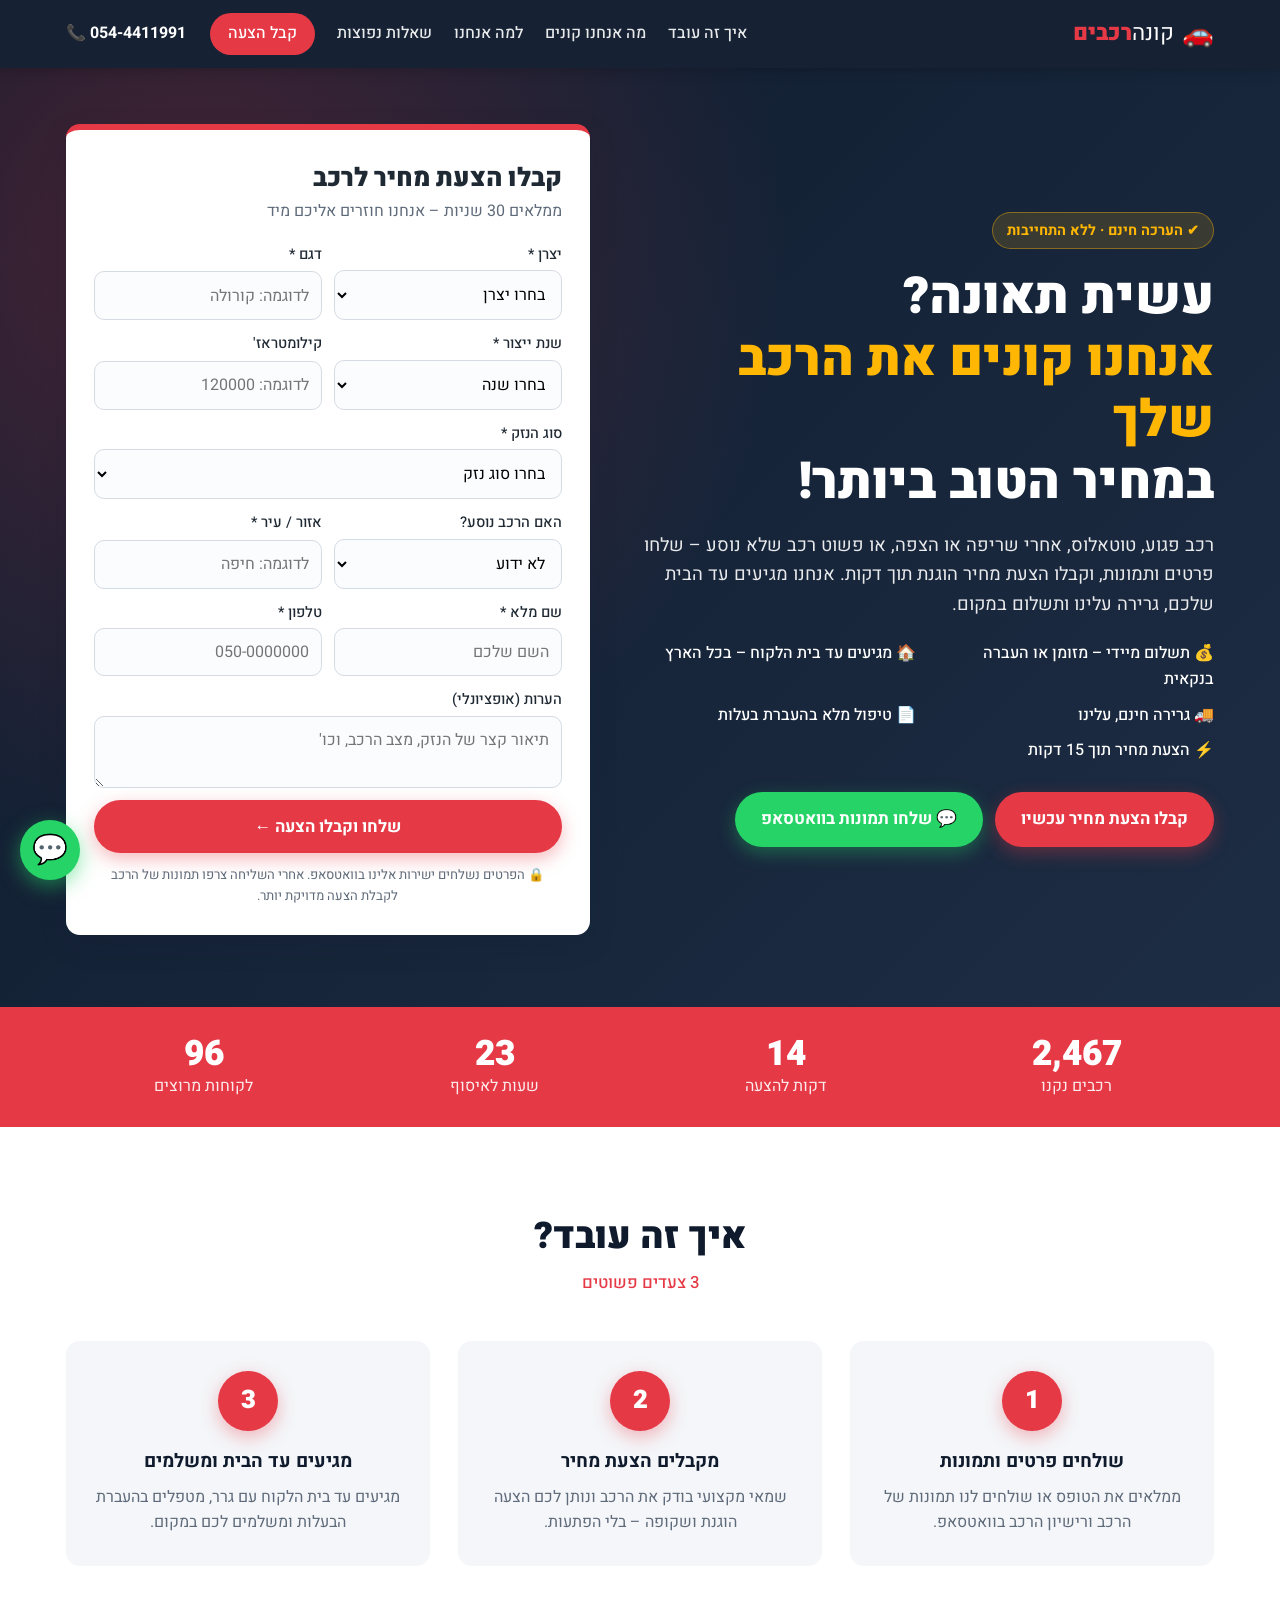
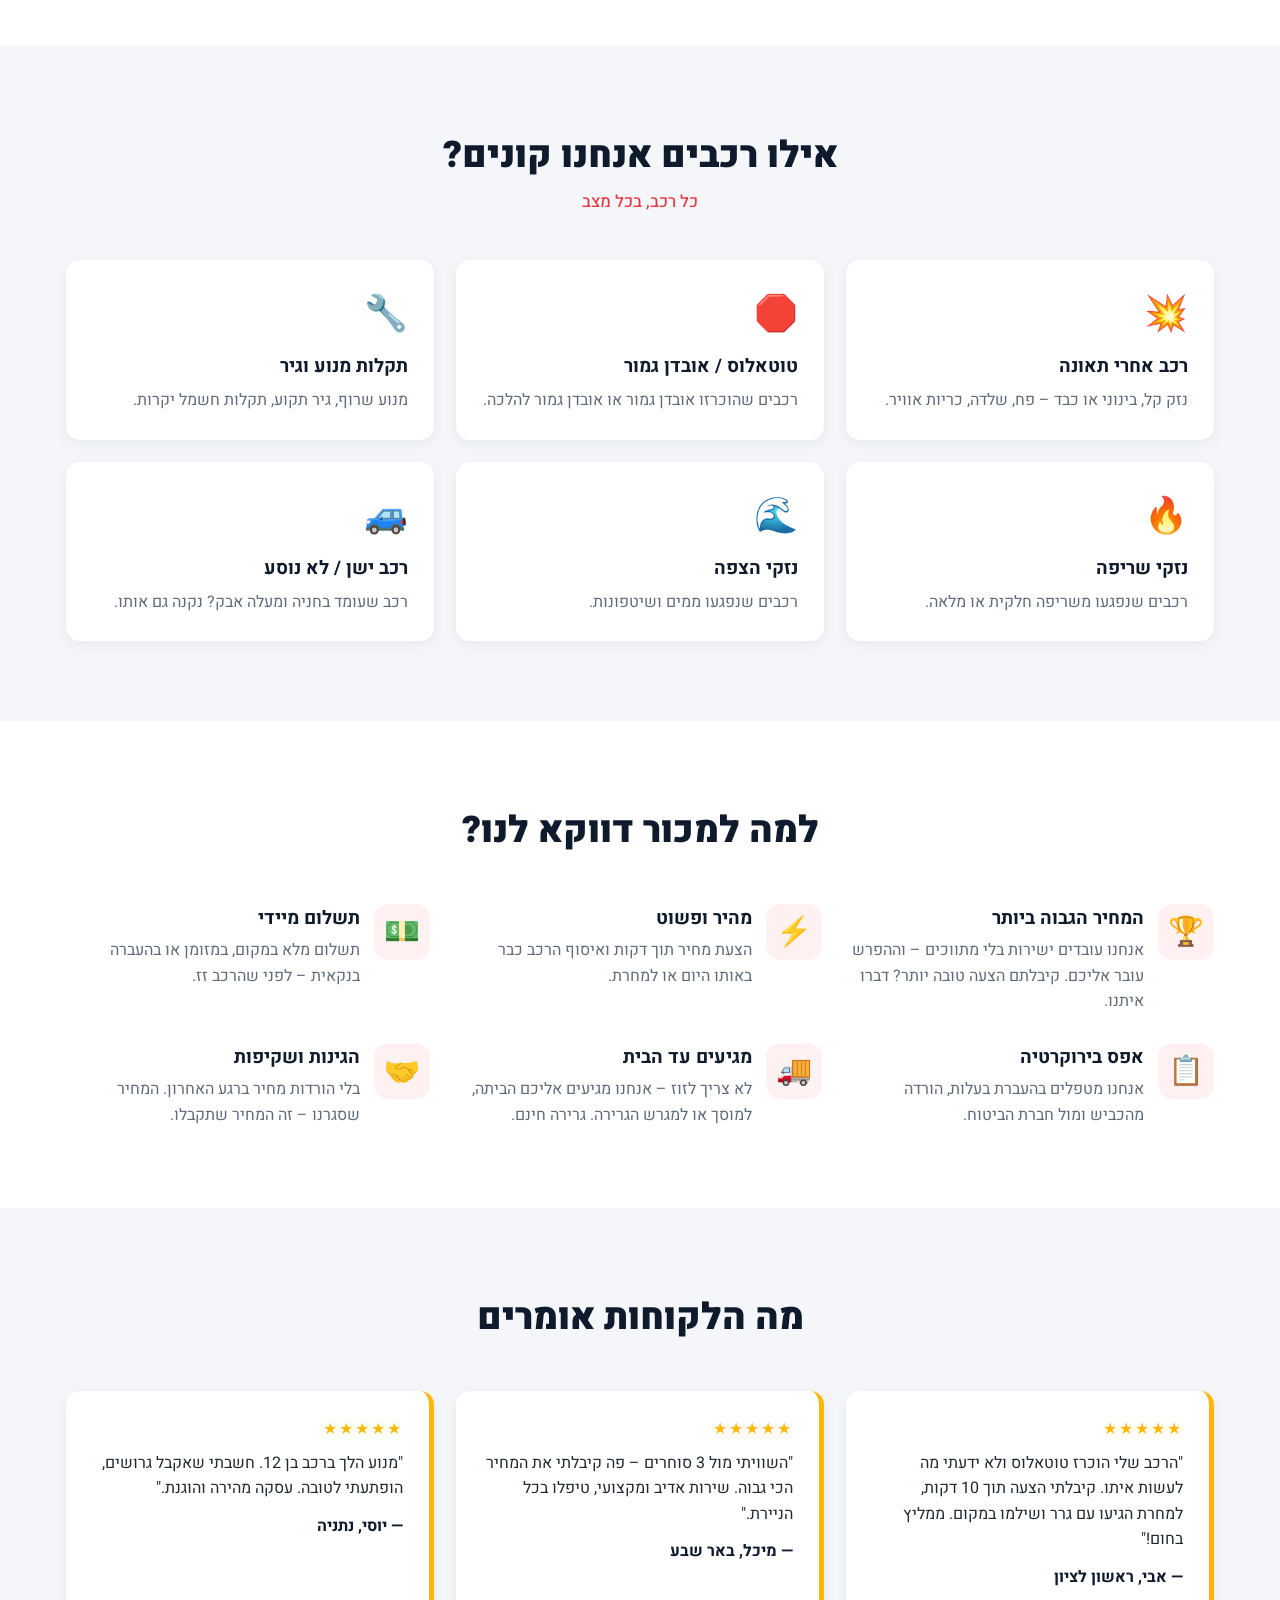
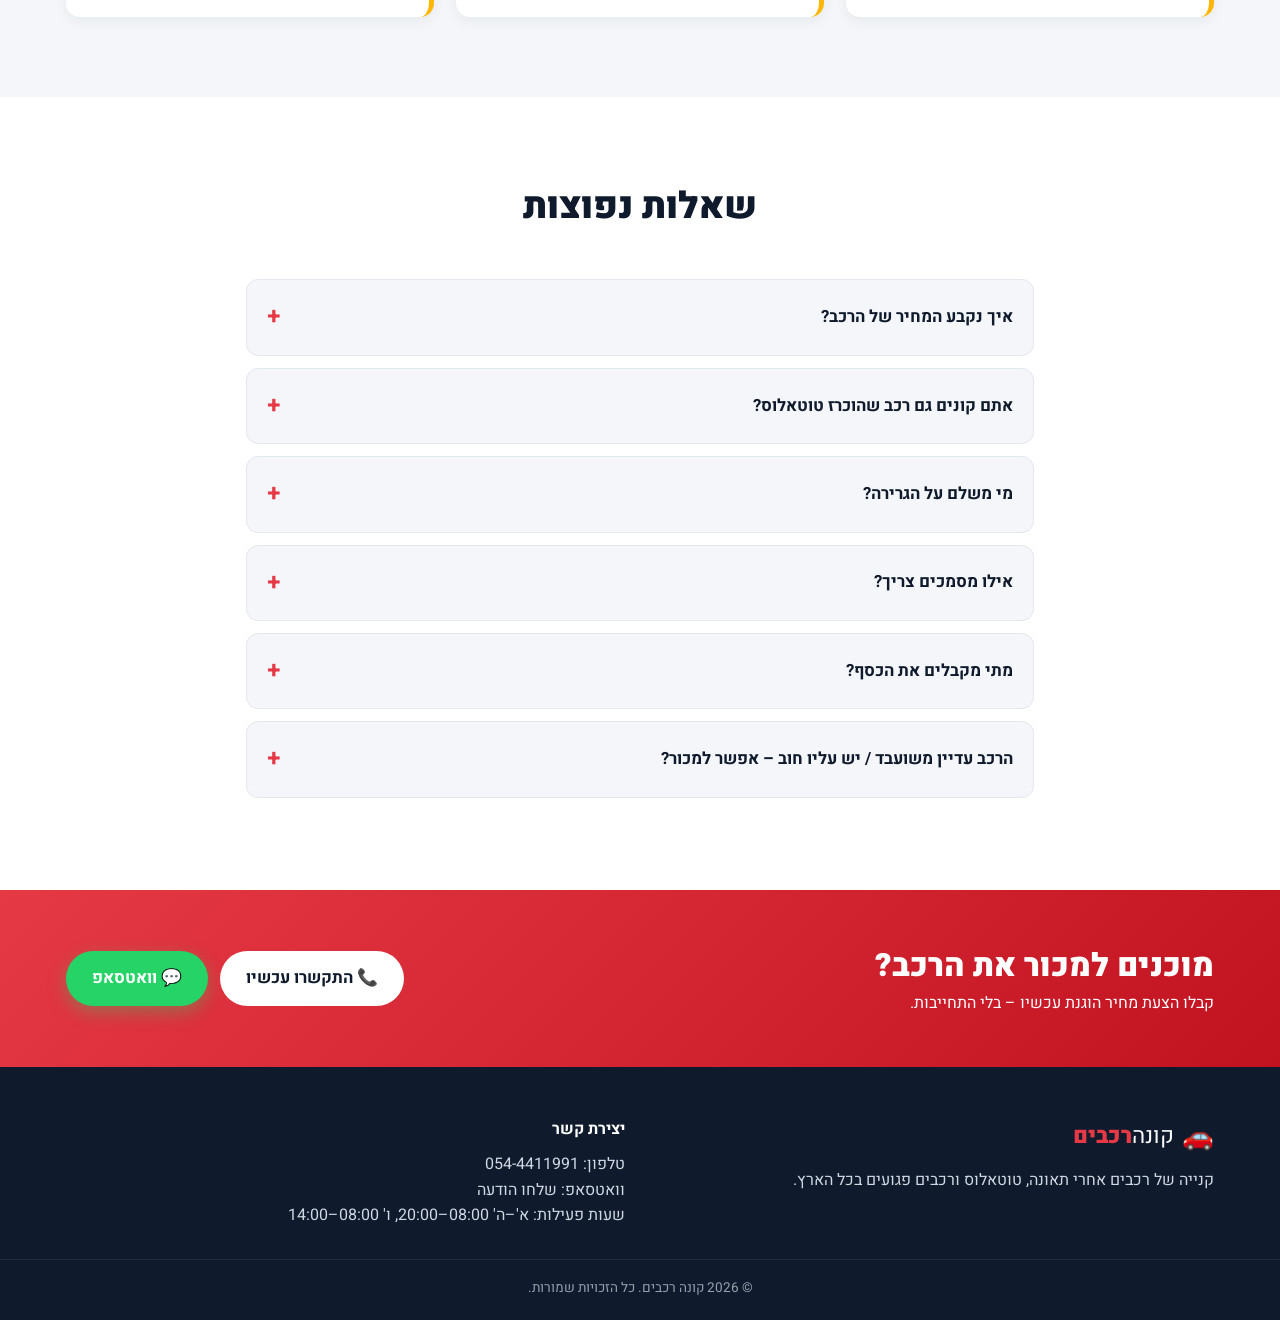
==== index.html @ b07ab38d "Add Hebrew landing page for buying accident-damaged cars Static RTL site with a quote form that send" ====
<!DOCTYPE html>
<html lang="he" dir="rtl">
<head>
  <meta charset="UTF-8">
  <meta name="viewport" content="width=device-width, initial-scale=1.0">
  <title>קונים רכבים אחרי תאונה | הצעת מחיר מיידית</title>
  <meta name="description" content="קונים כל רכב אחרי תאונה, טוטאלוס, רכב פגוע או לא נוסע – במחיר הטוב ביותר. מגיעים עד בית הלקוח, גרירה עלינו ותשלום במקום. 054-4411991">
  <link rel="preconnect" href="https://fonts.googleapis.com">
  <link rel="preconnect" href="https://fonts.gstatic.com" crossorigin>
  <link href="https://fonts.googleapis.com/css2?family=Heebo:wght@400;500;700;900&display=swap" rel="stylesheet">
  <link rel="stylesheet" href="styles.css">
</head>
<body>

  <!-- כותרת עליונה -->
  <header class="site-header">
    <div class="container header-inner">
      <a href="#top" class="logo">
        <span class="logo-icon" aria-hidden="true">🚗</span>
        <span class="logo-text">קונה<strong>רכבים</strong></span>
      </a>
      <nav class="main-nav" id="main-nav">
        <a href="#how">איך זה עובד</a>
        <a href="#what">מה אנחנו קונים</a>
        <a href="#why">למה אנחנו</a>
        <a href="#faq">שאלות נפוצות</a>
        <a href="#offer" class="nav-cta">קבל הצעה</a>
      </nav>
      <a class="header-phone" data-phone-link href="tel:">📞 <span data-phone-text></span></a>
      <button class="menu-toggle" id="menu-toggle" aria-label="פתיחת תפריט" aria-expanded="false">☰</button>
    </div>
  </header>

  <main id="top">

    <!-- Hero + טופס -->
    <section class="hero">
      <div class="container hero-inner">
        <div class="hero-text">
          <span class="badge">✔ הערכה חינם · ללא התחייבות</span>
          <h1>עשית תאונה?<br><span class="highlight">אנחנו קונים את הרכב שלך</span><br>במחיר הטוב ביותר!</h1>
          <p class="lead">רכב פגוע, טוטאלוס, אחרי שריפה או הצפה, או פשוט רכב שלא נוסע – שלחו פרטים ותמונות, וקבלו הצעת מחיר הוגנת תוך דקות. אנחנו מגיעים עד הבית שלכם, גרירה עלינו ותשלום במקום.</p>
          <ul class="hero-points">
            <li>💰 תשלום מיידי – מזומן או העברה בנקאית</li>
            <li>🏠 מגיעים עד בית הלקוח – בכל הארץ</li>
            <li>🚚 גרירה חינם, עלינו</li>
            <li>📄 טיפול מלא בהעברת בעלות</li>
            <li>⚡ הצעת מחיר תוך 15 דקות</li>
          </ul>
          <div class="hero-buttons">
            <a href="#offer" class="btn btn-primary">קבלו הצעת מחיר עכשיו</a>
            <a data-whatsapp-link href="#" target="_blank" rel="noopener" class="btn btn-whatsapp">💬 שלחו תמונות בוואטסאפ</a>
          </div>
        </div>

        <div class="form-card" id="offer">
          <h2>קבלו הצעת מחיר לרכב</h2>
          <p class="form-sub">ממלאים 30 שניות – אנחנו חוזרים אליכם מיד</p>
          <form id="offer-form" novalidate>
            <div class="form-row">
              <label>
                יצרן *
                <select name="make" required>
                  <option value="">בחרו יצרן</option>
                  <option>טויוטה</option>
                  <option>יונדאי</option>
                  <option>קיה</option>
                  <option>מאזדה</option>
                  <option>סקודה</option>
                  <option>פולקסווגן</option>
                  <option>מיצובישי</option>
                  <option>שברולט</option>
                  <option>סוזוקי</option>
                  <option>ניסאן</option>
                  <option>הונדה</option>
                  <option>רנו</option>
                  <option>פיג'ו</option>
                  <option>סיטרואן</option>
                  <option>סיאט</option>
                  <option>פורד</option>
                  <option>אאודי</option>
                  <option>ב.מ.וו</option>
                  <option>מרצדס</option>
                  <option>טסלה</option>
                  <option>BYD</option>
                  <option>MG</option>
                  <option>אחר</option>
                </select>
              </label>
              <label>
                דגם *
                <input type="text" name="model" placeholder="לדוגמה: קורולה" required>
              </label>
            </div>
            <div class="form-row">
              <label>
                שנת ייצור *
                <select name="year" id="year-select" required>
                  <option value="">בחרו שנה</option>
                </select>
              </label>
              <label>
                קילומטראז'
                <input type="number" name="km" placeholder="לדוגמה: 120000" min="0" inputmode="numeric">
              </label>
            </div>
            <label>
              סוג הנזק *
              <select name="damage" required>
                <option value="">בחרו סוג נזק</option>
                <option>תאונה – נזק קל</option>
                <option>תאונה – נזק בינוני</option>
                <option>תאונה – נזק כבד</option>
                <option>טוטאלוס / אובדן גמור</option>
                <option>נזק מנוע / גיר</option>
                <option>נזקי שריפה</option>
                <option>נזקי הצפה</option>
                <option>רכב לא נוסע</option>
                <option>אחר</option>
              </select>
            </label>
            <div class="form-row">
              <label>
                האם הרכב נוסע?
                <select name="drivable">
                  <option>לא ידוע</option>
                  <option>כן, נוסע</option>
                  <option>לא, צריך גרירה</option>
                </select>
              </label>
              <label>
                אזור / עיר *
                <input type="text" name="city" placeholder="לדוגמה: חיפה" required>
              </label>
            </div>
            <div class="form-row">
              <label>
                שם מלא *
                <input type="text" name="name" placeholder="השם שלכם" required>
              </label>
              <label>
                טלפון *
                <input type="tel" name="phone" placeholder="050-0000000" required inputmode="tel">
              </label>
            </div>
            <label>
              הערות (אופציונלי)
              <textarea name="notes" rows="2" placeholder="תיאור קצר של הנזק, מצב הרכב, וכו'"></textarea>
            </label>
            <p class="form-error" id="form-error" role="alert" hidden></p>
            <button type="submit" class="btn btn-primary btn-block">שלחו וקבלו הצעה ←</button>
            <p class="form-note">🔒 הפרטים נשלחים ישירות אלינו בוואטסאפ. אחרי השליחה צרפו תמונות של הרכב לקבלת הצעה מדויקת יותר.</p>
          </form>
          <div class="form-success" id="form-success" hidden>
            <div class="success-icon">✅</div>
            <h3>תודה! הפרטים התקבלו</h3>
            <p>אם חלון הוואטסאפ לא נפתח, לחצו כאן:</p>
            <a id="success-whatsapp" href="#" target="_blank" rel="noopener" class="btn btn-whatsapp">💬 פתיחת וואטסאפ</a>
            <p class="small">או התקשרו: <a data-phone-link href="tel:"><span data-phone-text></span></a></p>
          </div>
        </div>
      </div>
    </section>

    <!-- מספרים -->
    <section class="stats">
      <div class="container stats-inner">
        <div class="stat"><strong data-count="2500">0</strong><span>רכבים נקנו</span></div>
        <div class="stat"><strong data-count="15">0</strong><span>דקות להצעה</span></div>
        <div class="stat"><strong data-count="24">0</strong><span>שעות לאיסוף</span></div>
        <div class="stat"><strong data-count="98" data-suffix="%">0</strong><span>לקוחות מרוצים</span></div>
      </div>
    </section>

    <!-- איך זה עובד -->
    <section class="section" id="how">
      <div class="container">
        <h2 class="section-title">איך זה עובד? <span>3 צעדים פשוטים</span></h2>
        <div class="steps">
          <div class="step">
            <div class="step-num">1</div>
            <h3>שולחים פרטים ותמונות</h3>
            <p>ממלאים את הטופס או שולחים לנו תמונות של הרכב ורישיון הרכב בוואטסאפ.</p>
          </div>
          <div class="step">
            <div class="step-num">2</div>
            <h3>מקבלים הצעת מחיר</h3>
            <p>שמאי מקצועי בודק את הרכב ונותן לכם הצעה הוגנת ושקופה – בלי הפתעות.</p>
          </div>
          <div class="step">
            <div class="step-num">3</div>
            <h3>מגיעים עד הבית ומשלמים</h3>
            <p>מגיעים עד בית הלקוח עם גרר, מטפלים בהעברת הבעלות ומשלמים לכם במקום.</p>
          </div>
        </div>
      </div>
    </section>

    <!-- מה אנחנו קונים -->
    <section class="section section-alt" id="what">
      <div class="container">
        <h2 class="section-title">אילו רכבים אנחנו קונים? <span>כל רכב, בכל מצב</span></h2>
        <div class="cards">
          <div class="card"><div class="card-icon">💥</div><h3>רכב אחרי תאונה</h3><p>נזק קל, בינוני או כבד – פח, שלדה, כריות אוויר.</p></div>
          <div class="card"><div class="card-icon">🛑</div><h3>טוטאלוס / אובדן גמור</h3><p>רכבים שהוכרזו אובדן גמור או אובדן גמור להלכה.</p></div>
          <div class="card"><div class="card-icon">🔧</div><h3>תקלות מנוע וגיר</h3><p>מנוע שרוף, גיר תקוע, תקלות חשמל יקרות.</p></div>
          <div class="card"><div class="card-icon">🔥</div><h3>נזקי שריפה</h3><p>רכבים שנפגעו משריפה חלקית או מלאה.</p></div>
          <div class="card"><div class="card-icon">🌊</div><h3>נזקי הצפה</h3><p>רכבים שנפגעו ממים ושיטפונות.</p></div>
          <div class="card"><div class="card-icon">🚙</div><h3>רכב ישן / לא נוסע</h3><p>רכב שעומד בחניה ומעלה אבק? נקנה גם אותו.</p></div>
        </div>
      </div>
    </section>

    <!-- למה אנחנו -->
    <section class="section" id="why">
      <div class="container">
        <h2 class="section-title">למה למכור דווקא לנו?</h2>
        <div class="why-grid">
          <div class="why-item"><span>🏆</span><div><h3>המחיר הגבוה ביותר</h3><p>אנחנו עובדים ישירות בלי מתווכים – וההפרש עובר אליכם. קיבלתם הצעה טובה יותר? דברו איתנו.</p></div></div>
          <div class="why-item"><span>⚡</span><div><h3>מהיר ופשוט</h3><p>הצעת מחיר תוך דקות ואיסוף הרכב כבר באותו היום או למחרת.</p></div></div>
          <div class="why-item"><span>💵</span><div><h3>תשלום מיידי</h3><p>תשלום מלא במקום, במזומן או בהעברה בנקאית – לפני שהרכב זז.</p></div></div>
          <div class="why-item"><span>📋</span><div><h3>אפס בירוקרטיה</h3><p>אנחנו מטפלים בהעברת בעלות, הורדה מהכביש ומול חברת הביטוח.</p></div></div>
          <div class="why-item"><span>🚚</span><div><h3>מגיעים עד הבית</h3><p>לא צריך לזוז – אנחנו מגיעים אליכם הביתה, למוסך או למגרש הגרירה. גרירה חינם.</p></div></div>
          <div class="why-item"><span>🤝</span><div><h3>הגינות ושקיפות</h3><p>בלי הורדות מחיר ברגע האחרון. המחיר שסגרנו – זה המחיר שתקבלו.</p></div></div>
        </div>
      </div>
    </section>

    <!-- המלצות -->
    <section class="section section-alt">
      <div class="container">
        <h2 class="section-title">מה הלקוחות אומרים</h2>
        <div class="testimonials">
          <blockquote>
            <p>"הרכב שלי הוכרז טוטאלוס ולא ידעתי מה לעשות איתו. קיבלתי הצעה תוך 10 דקות, למחרת הגיעו עם גרר ושילמו במקום. ממליץ בחום!"</p>
            <cite>— אבי, ראשון לציון</cite>
          </blockquote>
          <blockquote>
            <p>"השוויתי מול 3 סוחרים – פה קיבלתי את המחיר הכי גבוה. שירות אדיב ומקצועי, טיפלו בכל הניירת."</p>
            <cite>— מיכל, באר שבע</cite>
          </blockquote>
          <blockquote>
            <p>"מנוע הלך ברכב בן 12. חשבתי שאקבל גרושים, הופתעתי לטובה. עסקה מהירה והוגנת."</p>
            <cite>— יוסי, נתניה</cite>
          </blockquote>
        </div>
      </div>
    </section>

    <!-- שאלות נפוצות -->
    <section class="section" id="faq">
      <div class="container narrow">
        <h2 class="section-title">שאלות נפוצות</h2>
        <details>
          <summary>איך נקבע המחיר של הרכב?</summary>
          <p>המחיר נקבע לפי יצרן, דגם, שנה, קילומטראז', היקף הנזק וערך החלקים. ככל שתשלחו יותר תמונות ופרטים – ההצעה תהיה מדויקת יותר.</p>
        </details>
        <details>
          <summary>אתם קונים גם רכב שהוכרז טוטאלוס?</summary>
          <p>בהחלט. אנחנו קונים רכבים באובדן גמור ובאובדן גמור להלכה, וגם עוזרים מול חברת הביטוח במידת הצורך.</p>
        </details>
        <details>
          <summary>מי משלם על הגרירה?</summary>
          <p>אנחנו. מגיעים עד בית הלקוח, והגרירה חינם ונכללת בהצעה.</p>
        </details>
        <details>
          <summary>אילו מסמכים צריך?</summary>
          <p>רישיון רכב, תעודת זהות של הבעלים ומפתחות הרכב. אם יש שעבוד – נעזור לכם לטפל בהסרתו.</p>
        </details>
        <details>
          <summary>מתי מקבלים את הכסף?</summary>
          <p>במעמד איסוף הרכב – במזומן או בהעברה בנקאית, לפי בחירתכם.</p>
        </details>
        <details>
          <summary>הרכב עדיין משועבד / יש עליו חוב – אפשר למכור?</summary>
          <p>כן. אנחנו יכולים לסלק את יתרת ההלוואה ישירות מול הגוף המממן ולשלם לכם את ההפרש.</p>
        </details>
      </div>
    </section>

    <!-- קריאה לפעולה -->
    <section class="cta-band">
      <div class="container cta-inner">
        <div>
          <h2>מוכנים למכור את הרכב?</h2>
          <p>קבלו הצעת מחיר הוגנת עכשיו – בלי התחייבות.</p>
        </div>
        <div class="cta-buttons">
          <a data-phone-link href="tel:" class="btn btn-light">📞 התקשרו עכשיו</a>
          <a data-whatsapp-link href="#" target="_blank" rel="noopener" class="btn btn-whatsapp">💬 וואטסאפ</a>
        </div>
      </div>
    </section>
  </main>

  <footer class="site-footer">
    <div class="container footer-inner">
      <div>
        <a href="#top" class="logo"><span class="logo-icon" aria-hidden="true">🚗</span><span class="logo-text">קונה<strong>רכבים</strong></span></a>
        <p>קנייה של רכבים אחרי תאונה, טוטאלוס ורכבים פגועים בכל הארץ.</p>
      </div>
      <div>
        <h4>יצירת קשר</h4>
        <p>טלפון: <a data-phone-link href="tel:"><span data-phone-text></span></a></p>
        <p>וואטסאפ: <a data-whatsapp-link href="#" target="_blank" rel="noopener">שלחו הודעה</a></p>
        <p>שעות פעילות: א'–ה' 08:00–20:00, ו' 08:00–14:00</p>
      </div>
    </div>
    <p class="copyright">© <span id="year"></span> קונה רכבים. כל הזכויות שמורות.</p>
  </footer>

  <!-- כפתור וואטסאפ צף -->
  <a data-whatsapp-link href="#" target="_blank" rel="noopener" class="whatsapp-float" aria-label="שליחת הודעה בוואטסאפ">💬</a>

  <script src="script.js"></script>
</body>
</html>
---- styles.css ----
:root {
  --primary: #e63946;
  --primary-dark: #c1121f;
  --dark: #0f1b2d;
  --dark-2: #1d2d44;
  --text: #1f2933;
  --muted: #5f6b7a;
  --bg: #ffffff;
  --bg-alt: #f4f6f9;
  --accent: #ffb703;
  --whatsapp: #25d366;
  --radius: 14px;
  --shadow: 0 10px 30px rgba(15, 27, 45, 0.12);
}

* { box-sizing: border-box; margin: 0; padding: 0; }
html { scroll-behavior: smooth; scroll-padding-top: 80px; }
body {
  font-family: 'Heebo', Arial, sans-serif;
  color: var(--text);
  background: var(--bg);
  line-height: 1.6;
}
a { color: inherit; text-decoration: none; }
.container { width: 100%; max-width: 1180px; margin: 0 auto; padding: 0 16px; }
.narrow { max-width: 820px; }

/* ===== כפתורים ===== */
.btn {
  display: inline-flex; align-items: center; justify-content: center; gap: 6px;
  padding: 14px 26px; border-radius: 999px; font-weight: 700; font-size: 1.05rem;
  border: none; cursor: pointer; transition: transform .15s, box-shadow .15s, background .15s;
  font-family: inherit;
}
.btn:hover { transform: translateY(-2px); }
.btn-primary { background: var(--primary); color: #fff; box-shadow: 0 6px 18px rgba(230, 57, 70, .35); }
.btn-primary:hover { background: var(--primary-dark); }
.btn-whatsapp { background: var(--whatsapp); color: #fff; box-shadow: 0 6px 18px rgba(37, 211, 102, .35); }
.btn-light { background: #fff; color: var(--dark); }
.btn-block { width: 100%; }

/* ===== Header ===== */
.site-header {
  position: sticky; top: 0; z-index: 50;
  background: rgba(15, 27, 45, .97); color: #fff;
  box-shadow: 0 2px 12px rgba(0,0,0,.2);
}
.header-inner { display: flex; align-items: center; gap: 24px; height: 68px; }
.logo { display: flex; align-items: center; gap: 8px; font-size: 1.4rem; }
.logo strong { color: var(--primary); font-weight: 900; }
.logo-icon { font-size: 1.6rem; }
.main-nav { display: flex; gap: 22px; margin-inline-start: auto; align-items: center; }
.main-nav a { font-weight: 500; opacity: .9; }
.main-nav a:hover { opacity: 1; color: var(--accent); }
.nav-cta { background: var(--primary); padding: 8px 18px; border-radius: 999px; opacity: 1 !important; }
.nav-cta:hover { color: #fff !important; background: var(--primary-dark); }
.header-phone { font-weight: 700; direction: ltr; white-space: nowrap; }
.menu-toggle { display: none; background: none; border: none; color: #fff; font-size: 1.7rem; cursor: pointer; }

/* ===== Hero ===== */
.hero {
  background:
    radial-gradient(circle at 15% 20%, rgba(230,57,70,.25), transparent 45%),
    linear-gradient(135deg, var(--dark) 0%, var(--dark-2) 100%);
  color: #fff; padding: 56px 0 72px;
}
.hero-inner { display: grid; grid-template-columns: 1.1fr 1fr; gap: 48px; align-items: center; }
.badge {
  display: inline-block; background: rgba(255,183,3,.15); color: var(--accent);
  border: 1px solid rgba(255,183,3,.4); padding: 6px 14px; border-radius: 999px;
  font-weight: 700; font-size: .9rem; margin-bottom: 18px;
}
.hero h1 { font-size: clamp(2rem, 4.5vw, 3.2rem); line-height: 1.2; font-weight: 900; margin-bottom: 18px; }
.highlight { color: var(--accent); }
.lead { font-size: 1.15rem; opacity: .9; margin-bottom: 22px; }
.hero-points { list-style: none; display: grid; grid-template-columns: 1fr 1fr; gap: 10px 20px; margin-bottom: 28px; }
.hero-points li { font-weight: 500; }
.hero-buttons { display: flex; flex-wrap: wrap; gap: 12px; }

/* ===== Form ===== */
.form-card {
  background: #fff; color: var(--text); border-radius: var(--radius);
  padding: 28px; box-shadow: var(--shadow); border-top: 6px solid var(--primary);
}
.form-card h2 { font-size: 1.6rem; font-weight: 900; }
.form-sub { color: var(--muted); margin-bottom: 18px; }
#offer-form { display: grid; gap: 12px; }
.form-row { display: grid; grid-template-columns: 1fr 1fr; gap: 12px; }
#offer-form label { display: grid; gap: 4px; font-weight: 500; font-size: .92rem; }
#offer-form input, #offer-form select, #offer-form textarea {
  width: 100%; padding: 11px 12px; border: 1.5px solid #d5dbe3; border-radius: 10px;
  font-family: inherit; font-size: 1rem; background: #fbfcfd; transition: border-color .15s;
}
#offer-form input:focus, #offer-form select:focus, #offer-form textarea:focus {
  outline: none; border-color: var(--primary); background: #fff;
}
#offer-form .invalid { border-color: var(--primary); background: #fff3f4; }
#offer-form input[type="tel"] { direction: ltr; text-align: right; }
.form-error { color: var(--primary-dark); font-weight: 700; }
.form-note { font-size: .82rem; color: var(--muted); text-align: center; }
.form-success { text-align: center; padding: 30px 0; display: grid; gap: 12px; justify-items: center; }
.form-success[hidden], #offer-form[hidden] { display: none; }
.success-icon { font-size: 3rem; }
.small { font-size: .9rem; color: var(--muted); }

/* ===== Stats ===== */
.stats { background: var(--primary); color: #fff; padding: 28px 0; }
.stats-inner { display: grid; grid-template-columns: repeat(4, 1fr); text-align: center; gap: 16px; }
.stat strong { display: block; font-size: 2.2rem; font-weight: 900; line-height: 1.1; }
.stat span { opacity: .9; }

/* ===== Sections ===== */
.section { padding: 80px 0; }
.section-alt { background: var(--bg-alt); }
.section-title { text-align: center; font-size: clamp(1.7rem, 3vw, 2.3rem); font-weight: 900; margin-bottom: 44px; color: var(--dark); }
.section-title span { display: block; font-size: 1.05rem; font-weight: 500; color: var(--primary); margin-top: 4px; }

.steps { display: grid; grid-template-columns: repeat(3, 1fr); gap: 28px; }
.step { text-align: center; padding: 30px 22px; border-radius: var(--radius); background: var(--bg-alt); position: relative; }
.step-num {
  width: 60px; height: 60px; margin: 0 auto 16px; border-radius: 50%;
  background: var(--primary); color: #fff; font-size: 1.6rem; font-weight: 900;
  display: grid; place-items: center; box-shadow: 0 6px 18px rgba(230,57,70,.35);
}
.step h3 { margin-bottom: 8px; color: var(--dark); }
.step p { color: var(--muted); }

.cards { display: grid; grid-template-columns: repeat(3, 1fr); gap: 22px; }
.card {
  background: #fff; padding: 26px; border-radius: var(--radius);
  box-shadow: 0 4px 14px rgba(15,27,45,.06); transition: transform .2s, box-shadow .2s;
}
.card:hover { transform: translateY(-4px); box-shadow: var(--shadow); }
.card-icon { font-size: 2.2rem; margin-bottom: 10px; }
.card h3 { color: var(--dark); margin-bottom: 6px; }
.card p { color: var(--muted); }

.why-grid { display: grid; grid-template-columns: repeat(3, 1fr); gap: 28px; }
.why-item { display: flex; gap: 14px; align-items: flex-start; }
.why-item > span {
  font-size: 1.8rem; flex-shrink: 0; width: 56px; height: 56px; border-radius: 14px;
  background: #fff1f2; display: grid; place-items: center;
}
.why-item h3 { color: var(--dark); margin-bottom: 4px; }
.why-item p { color: var(--muted); }

.testimonials { display: grid; grid-template-columns: repeat(3, 1fr); gap: 22px; }
.testimonials blockquote {
  background: #fff; padding: 26px; border-radius: var(--radius);
  box-shadow: 0 4px 14px rgba(15,27,45,.06); border-inline-start: 5px solid var(--accent);
}
.testimonials blockquote::before { content: '★★★★★'; color: var(--accent); display: block; margin-bottom: 8px; letter-spacing: 2px; }
.testimonials cite { display: block; margin-top: 12px; font-style: normal; font-weight: 700; color: var(--dark); }

details {
  background: var(--bg-alt); border-radius: 12px; margin-bottom: 12px; padding: 0 20px;
  border: 1px solid #e3e8ee;
}
summary {
  cursor: pointer; padding: 18px 0; font-weight: 700; font-size: 1.05rem; color: var(--dark);
  list-style: none; display: flex; justify-content: space-between; align-items: center;
}
summary::-webkit-details-marker { display: none; }
summary::after { content: '+'; font-size: 1.5rem; color: var(--primary); transition: transform .2s; }
details[open] summary::after { transform: rotate(45deg); }
details p { padding-bottom: 18px; color: var(--muted); }

/* ===== CTA ===== */
.cta-band { background: linear-gradient(135deg, var(--primary) 0%, var(--primary-dark) 100%); color: #fff; padding: 50px 0; }
.cta-inner { display: flex; justify-content: space-between; align-items: center; gap: 24px; flex-wrap: wrap; }
.cta-inner h2 { font-size: 2rem; font-weight: 900; }
.cta-buttons { display: flex; gap: 12px; flex-wrap: wrap; }

/* ===== Footer ===== */
.site-footer { background: var(--dark); color: #cfd8e3; padding: 50px 0 20px; }
.footer-inner { display: grid; grid-template-columns: 1fr 1fr; gap: 30px; margin-bottom: 30px; }
.site-footer h4 { color: #fff; margin-bottom: 10px; }
.site-footer .logo { color: #fff; margin-bottom: 10px; }
.site-footer a:hover { color: var(--accent); }
.copyright { text-align: center; font-size: .85rem; opacity: .7; border-top: 1px solid rgba(255,255,255,.1); padding-top: 18px; }

/* ===== WhatsApp float ===== */
.whatsapp-float {
  position: fixed; bottom: 20px; left: 20px; z-index: 60;
  width: 60px; height: 60px; border-radius: 50%; background: var(--whatsapp);
  display: grid; place-items: center; font-size: 1.8rem; color: #fff;
  box-shadow: 0 6px 20px rgba(37,211,102,.5); animation: pulse 2.2s infinite;
}
@keyframes pulse {
  0%, 100% { box-shadow: 0 0 0 0 rgba(37,211,102,.55); }
  50% { box-shadow: 0 0 0 14px rgba(37,211,102,0); }
}

/* ===== Responsive ===== */
@media (max-width: 960px) {
  .hero-inner { grid-template-columns: 1fr; }
  .cards, .why-grid, .testimonials { grid-template-columns: 1fr 1fr; }
  .header-phone { display: none; }
}
@media (max-width: 760px) {
  .menu-toggle { display: block; margin-inline-start: auto; }
  .main-nav {
    display: none; position: absolute; top: 68px; right: 0; left: 0;
    flex-direction: column; background: var(--dark); padding: 16px; gap: 14px;
  }
  .main-nav.open { display: flex; }
  .steps, .cards, .why-grid, .testimonials { grid-template-columns: 1fr; }
  .stats-inner { grid-template-columns: 1fr 1fr; }
  .hero-points { grid-template-columns: 1fr; }
  .form-row { grid-template-columns: 1fr; }
  .section { padding: 56px 0; }
  .form-card { padding: 22px 18px; }
  .cta-inner { flex-direction: column; text-align: center; }
  .footer-inner { grid-template-columns: 1fr; }
  .hero-buttons .btn { flex: 1 1 100%; }
}
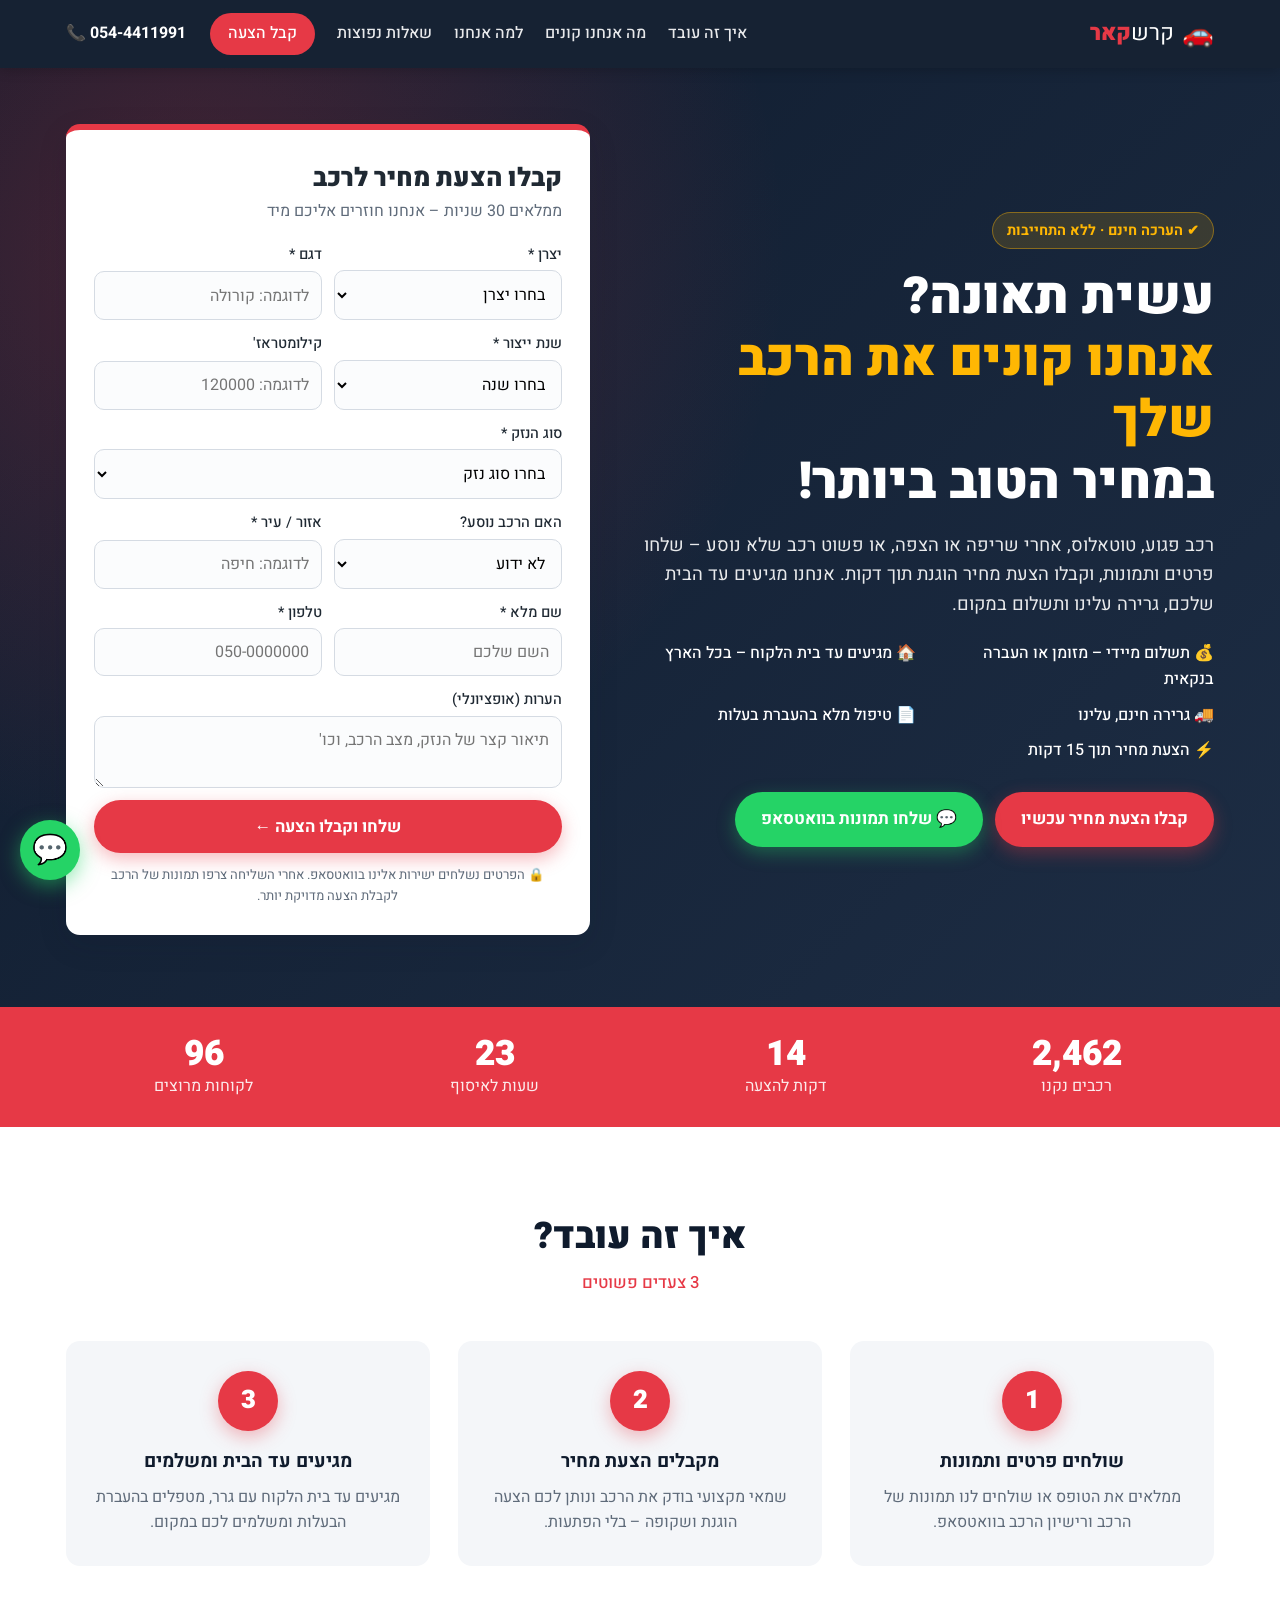
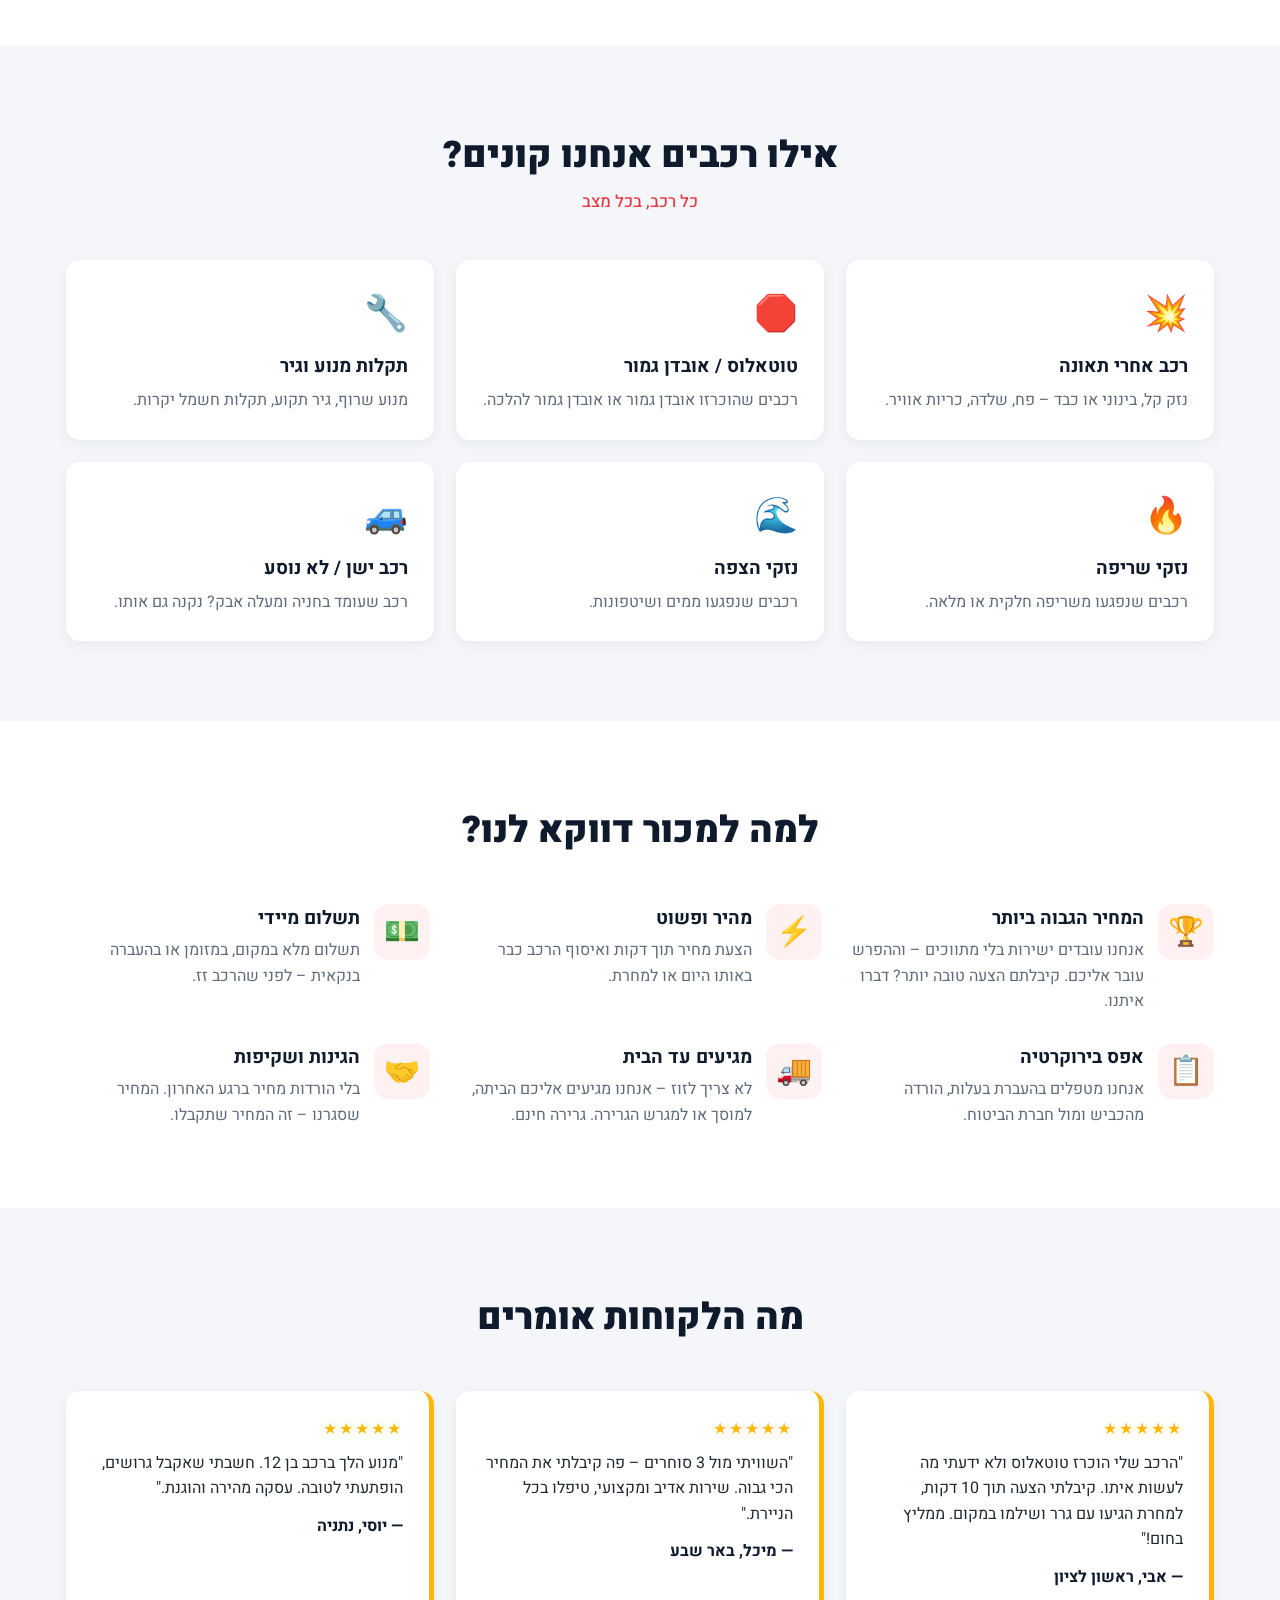
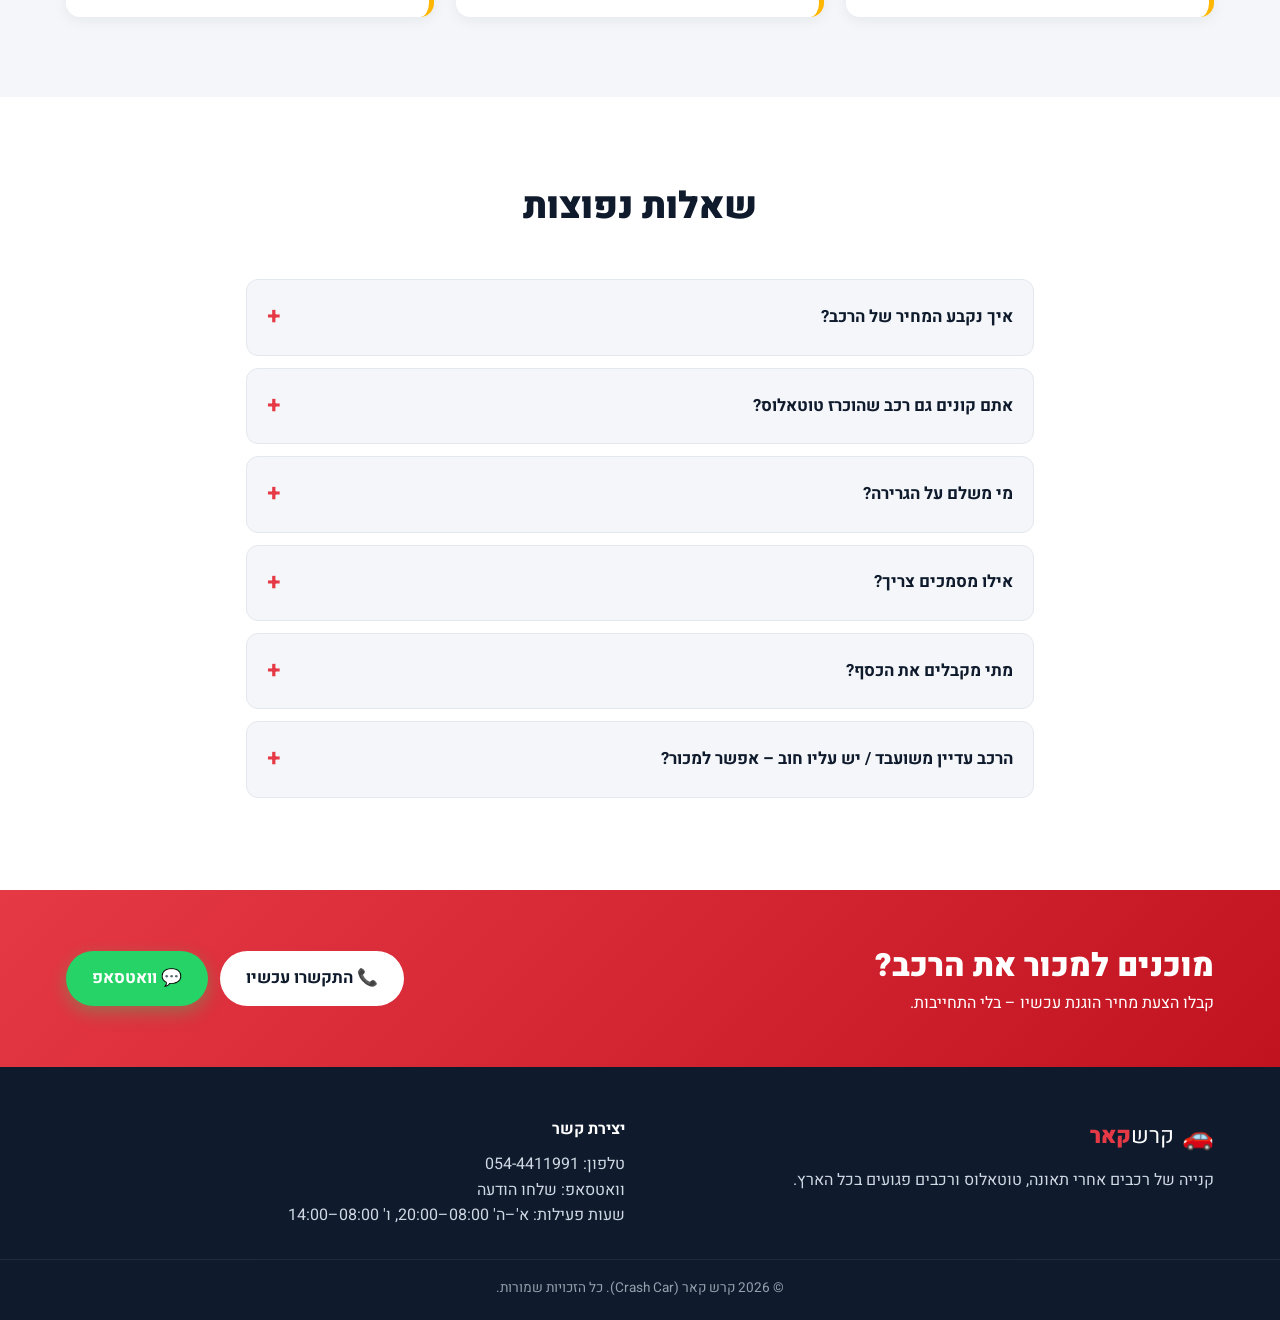
==== commit d9887181: "Rename site brand to Crash Car Co-Authored-By: Claude Opus 5.5 <noreply@anthropic.com> Claude-Sessio" ====
--- a/index.html
+++ b/index.html
@@ -3,7 +3,7 @@
 <head>
   <meta charset="UTF-8">
   <meta name="viewport" content="width=device-width, initial-scale=1.0">
-  <title>קונים רכבים אחרי תאונה | הצעת מחיר מיידית</title>
+  <title>קרש קאר | קונים רכבים אחרי תאונה – מגיעים עד הבית</title>
   <meta name="description" content="קונים כל רכב אחרי תאונה, טוטאלוס, רכב פגוע או לא נוסע – במחיר הטוב ביותר. מגיעים עד בית הלקוח, גרירה עלינו ותשלום במקום. 054-4411991">
   <link rel="preconnect" href="https://fonts.googleapis.com">
   <link rel="preconnect" href="https://fonts.gstatic.com" crossorigin>
@@ -17,7 +17,7 @@
     <div class="container header-inner">
       <a href="#top" class="logo">
         <span class="logo-icon" aria-hidden="true">🚗</span>
-        <span class="logo-text">קונה<strong>רכבים</strong></span>
+        <span class="logo-text">קרש<strong>קאר</strong></span>
       </a>
       <nav class="main-nav" id="main-nav">
         <a href="#how">איך זה עובד</a>
@@ -296,7 +296,7 @@
   <footer class="site-footer">
     <div class="container footer-inner">
       <div>
-        <a href="#top" class="logo"><span class="logo-icon" aria-hidden="true">🚗</span><span class="logo-text">קונה<strong>רכבים</strong></span></a>
+        <a href="#top" class="logo"><span class="logo-icon" aria-hidden="true">🚗</span><span class="logo-text">קרש<strong>קאר</strong></span></a>
         <p>קנייה של רכבים אחרי תאונה, טוטאלוס ורכבים פגועים בכל הארץ.</p>
       </div>
       <div>
@@ -306,7 +306,7 @@
         <p>שעות פעילות: א'–ה' 08:00–20:00, ו' 08:00–14:00</p>
       </div>
     </div>
-    <p class="copyright">© <span id="year"></span> קונה רכבים. כל הזכויות שמורות.</p>
+    <p class="copyright">© <span id="year"></span> קרש קאר (Crash Car). כל הזכויות שמורות.</p>
   </footer>
 
   <!-- כפתור וואטסאפ צף -->
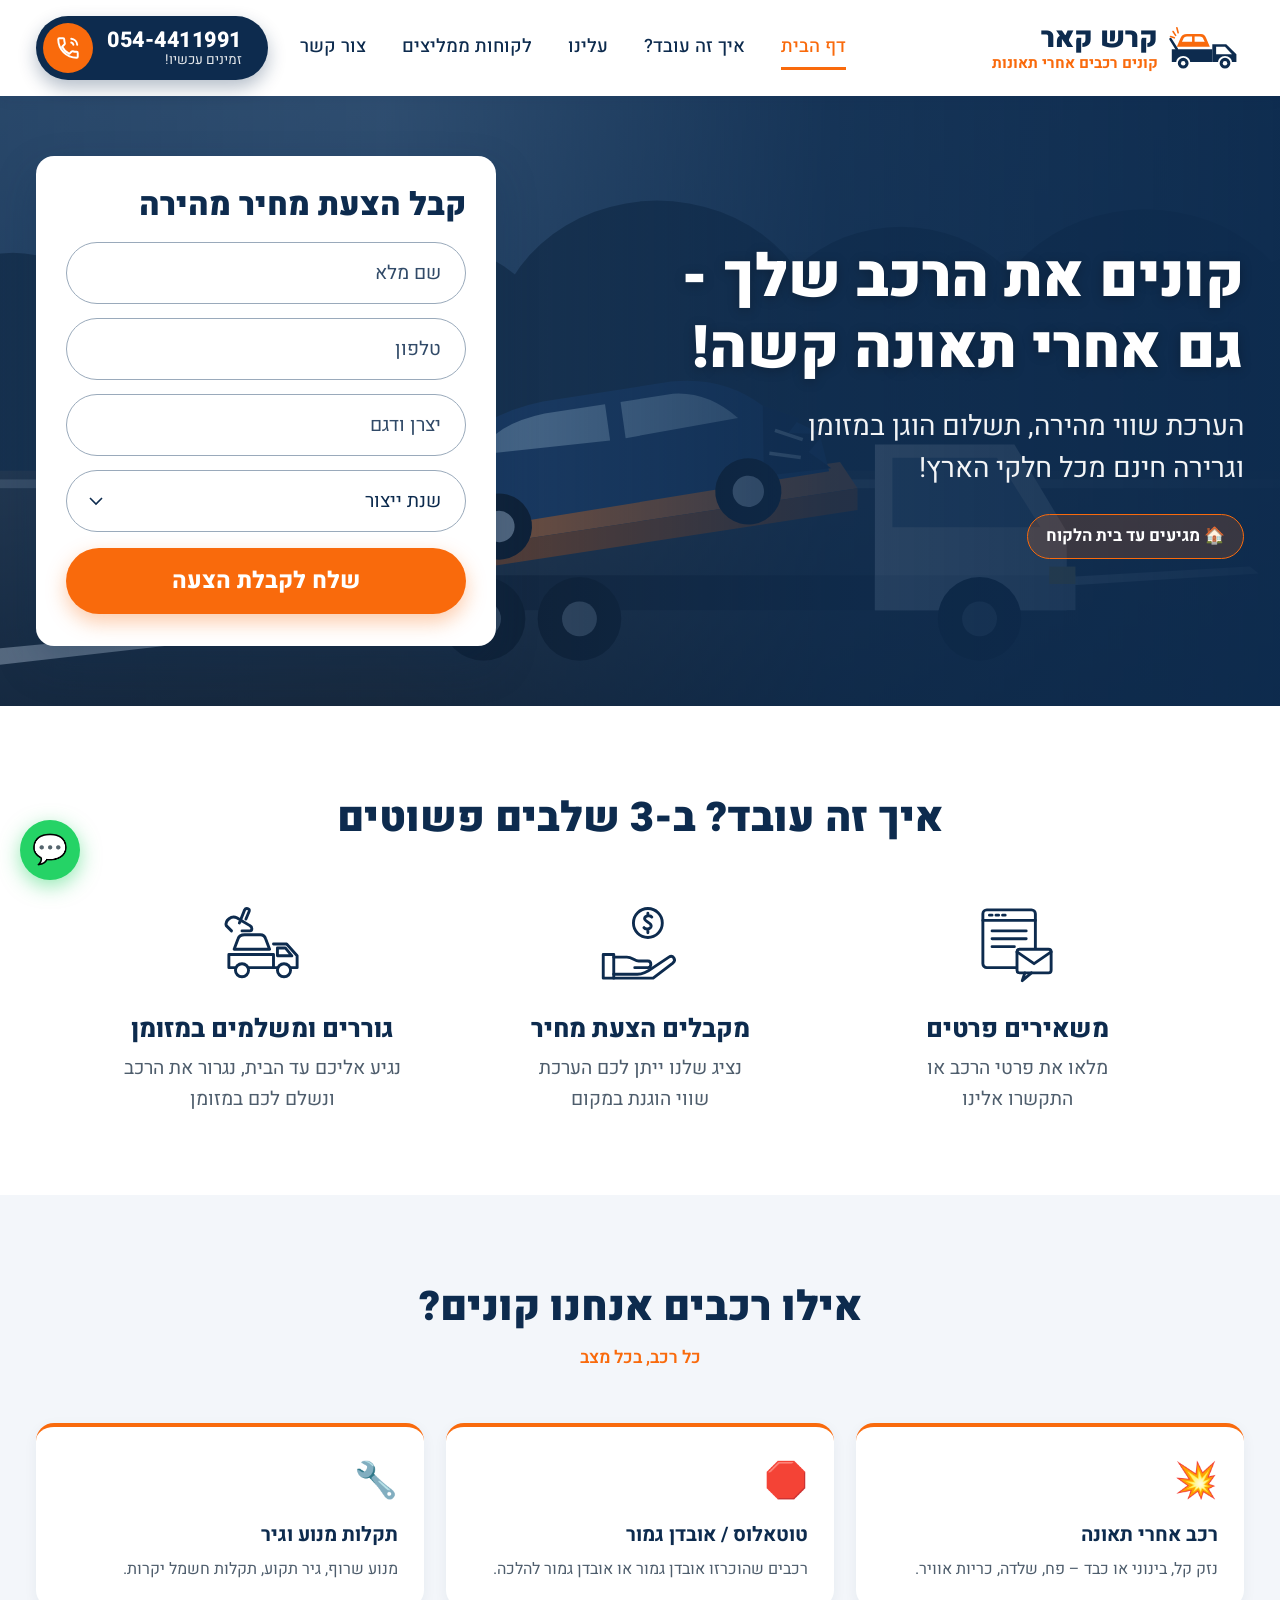
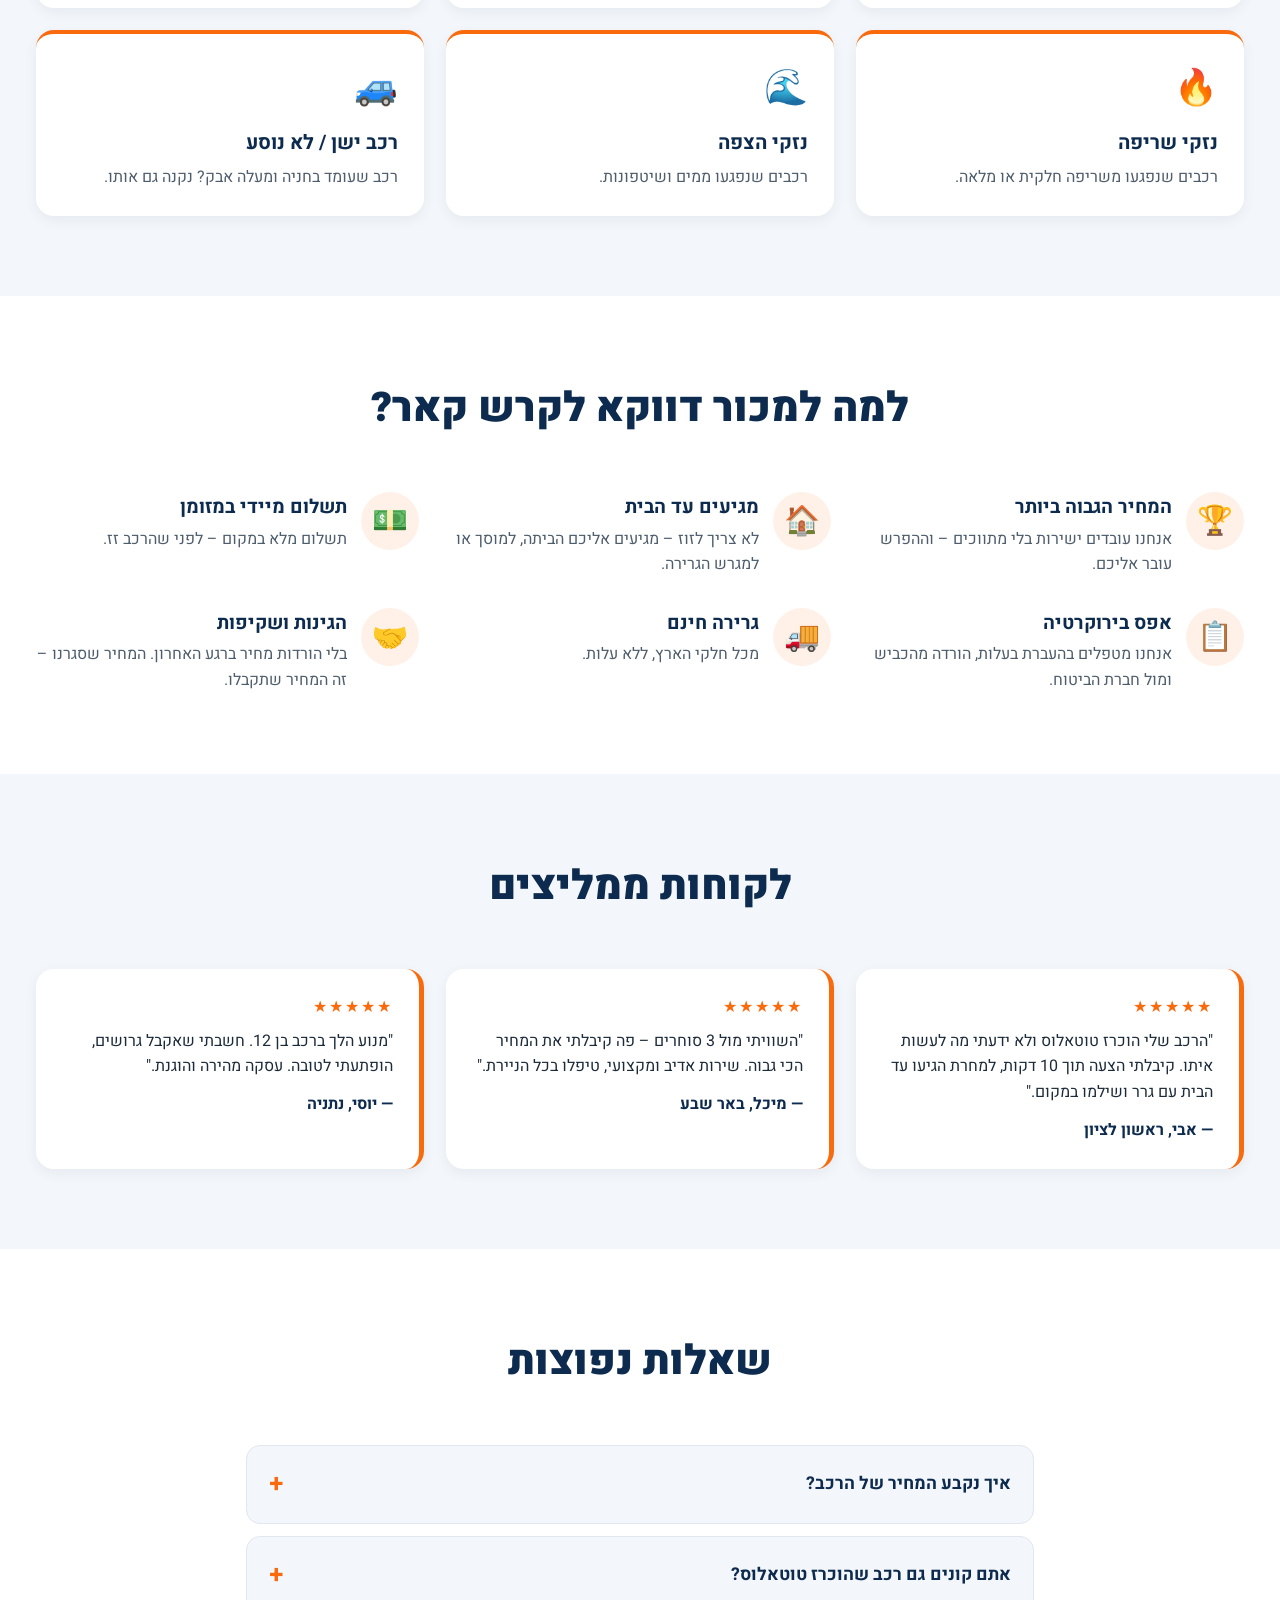
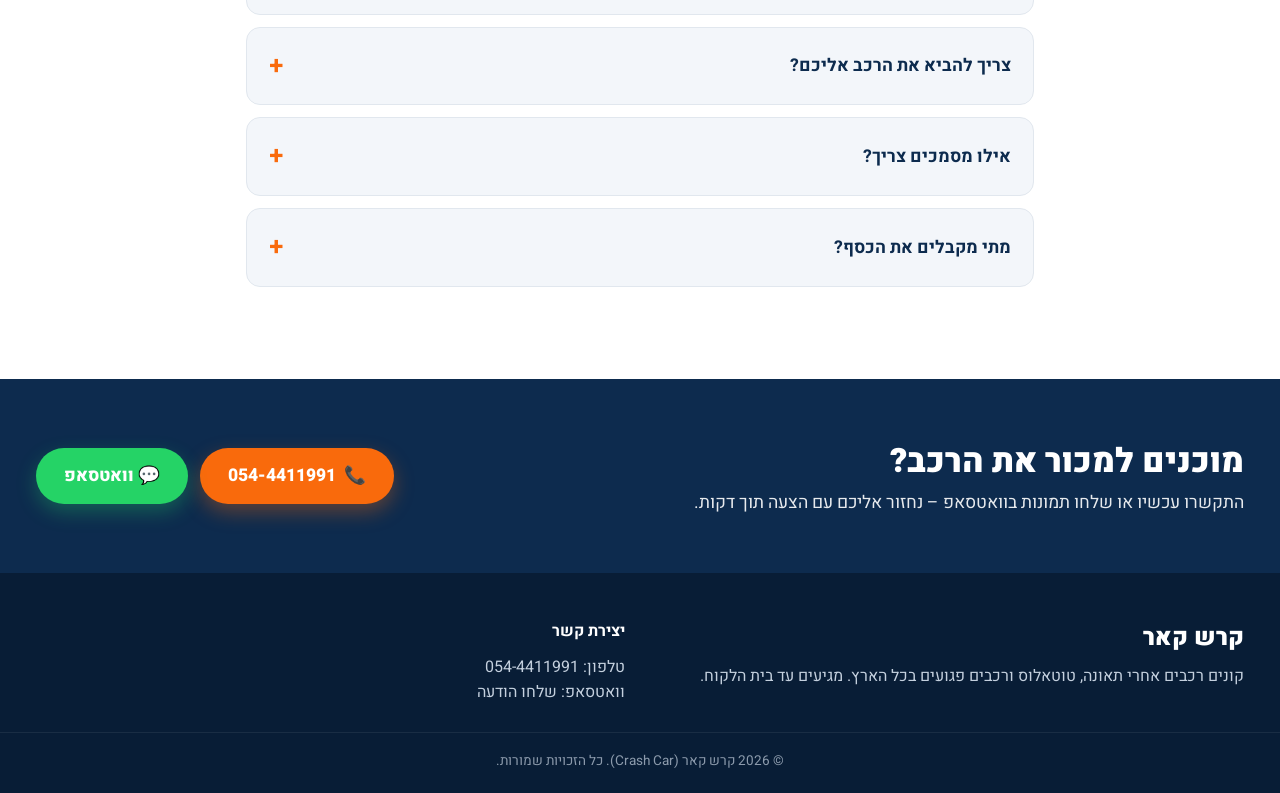
==== commit 1ce72b43: "Redesign site to match provided mockup White header with tow-truck logo and phone pill, navy hero wi" ====
--- a/index.html
+++ b/index.html
@@ -4,10 +4,10 @@
   <meta charset="UTF-8">
   <meta name="viewport" content="width=device-width, initial-scale=1.0">
   <title>קרש קאר | קונים רכבים אחרי תאונה – מגיעים עד הבית</title>
-  <meta name="description" content="קונים כל רכב אחרי תאונה, טוטאלוס, רכב פגוע או לא נוסע – במחיר הטוב ביותר. מגיעים עד בית הלקוח, גרירה עלינו ותשלום במקום. 054-4411991">
+  <meta name="description" content="קרש קאר – קונים כל רכב אחרי תאונה, טוטאלוס, רכב פגוע או לא נוסע. הערכת שווי מהירה, תשלום הוגן במזומן וגרירה חינם. מגיעים עד בית הלקוח. 054-4411991">
   <link rel="preconnect" href="https://fonts.googleapis.com">
   <link rel="preconnect" href="https://fonts.gstatic.com" crossorigin>
-  <link href="https://fonts.googleapis.com/css2?family=Heebo:wght@400;500;700;900&display=swap" rel="stylesheet">
+  <link href="https://fonts.googleapis.com/css2?family=Heebo:wght@400;500;700;800;900&display=swap" rel="stylesheet">
   <link rel="stylesheet" href="styles.css">
 </head>
 <body>
@@ -15,189 +15,137 @@
   <!-- כותרת עליונה -->
   <header class="site-header">
     <div class="container header-inner">
-      <a href="#top" class="logo">
-        <span class="logo-icon" aria-hidden="true">🚗</span>
-        <span class="logo-text">קרש<strong>קאר</strong></span>
+      <a href="#top" class="logo" aria-label="קרש קאר – דף הבית">
+        <svg class="logo-icon" viewBox="0 0 120 80" aria-hidden="true">
+          <!-- גרר -->
+          <path d="M6 42 H70 V62 H6 Z" fill="#0d2b4e"/>
+          <path d="M70 34 H92 L108 50 V62 H70 Z" fill="#0d2b4e"/>
+          <path d="M76 38 H90 L101 50 H76 Z" fill="#fff"/>
+          <path d="M14 42 L4 26" stroke="#0d2b4e" stroke-width="4" stroke-linecap="round"/>
+          <circle cx="24" cy="64" r="10" fill="#0d2b4e" stroke="#fff" stroke-width="3"/>
+          <circle cx="90" cy="64" r="10" fill="#0d2b4e" stroke="#fff" stroke-width="3"/>
+          <circle cx="24" cy="64" r="3.5" fill="#fff"/><circle cx="90" cy="64" r="3.5" fill="#fff"/>
+          <!-- רכב פגוע -->
+          <path d="M14 38 L20 24 Q22 18 30 18 H52 Q58 18 60 24 L66 38 Z" fill="#f96a0c"/>
+          <path d="M24 26 Q25 22 30 22 H38 V30 H22 Z M42 22 H50 Q55 22 56 26 L58 30 H42 Z" fill="#fff"/>
+          <path d="M8 14 L12 20 M4 22 L10 24 M14 8 L16 16" stroke="#f96a0c" stroke-width="2.5" stroke-linecap="round"/>
+        </svg>
+        <span class="logo-text">
+          <strong>קרש קאר</strong>
+          <small>קונים רכבים אחרי תאונות</small>
+        </span>
       </a>
+
       <nav class="main-nav" id="main-nav">
-        <a href="#how">איך זה עובד</a>
-        <a href="#what">מה אנחנו קונים</a>
-        <a href="#why">למה אנחנו</a>
-        <a href="#faq">שאלות נפוצות</a>
-        <a href="#offer" class="nav-cta">קבל הצעה</a>
+        <a href="#top" class="active">דף הבית</a>
+        <a href="#how">איך זה עובד?</a>
+        <a href="#about">עלינו</a>
+        <a href="#reviews">לקוחות ממליצים</a>
+        <a href="#contact">צור קשר</a>
       </nav>
-      <a class="header-phone" data-phone-link href="tel:">📞 <span data-phone-text></span></a>
-      <button class="menu-toggle" id="menu-toggle" aria-label="פתיחת תפריט" aria-expanded="false">☰</button>
+
+      <a class="phone-pill" data-phone-link href="tel:">
+        <span class="phone-text">
+          <strong data-phone-text></strong>
+          <small>זמינים עכשיו!</small>
+        </span>
+        <span class="phone-icon" aria-hidden="true">
+          <svg viewBox="0 0 24 24"><path d="M6.6 10.8a15.1 15.1 0 0 0 6.6 6.6l2.2-2.2a1 1 0 0 1 1-.25 11.4 11.4 0 0 0 3.6.57 1 1 0 0 1 1 1V20a1 1 0 0 1-1 1A17 17 0 0 1 3 4a1 1 0 0 1 1-1h3.5a1 1 0 0 1 1 1c0 1.25.2 2.45.57 3.57a1 1 0 0 1-.25 1z" fill="none" stroke="currentColor" stroke-width="1.8" stroke-linejoin="round"/><path d="M15 3.5a6 6 0 0 1 5.5 5.5M15 7a2.5 2.5 0 0 1 2 2" fill="none" stroke="currentColor" stroke-width="1.8" stroke-linecap="round"/></svg>
+        </span>
+      </a>
+
+      <button class="menu-toggle" id="menu-toggle" aria-label="פתיחת תפריט" aria-expanded="false">
+        <span></span><span></span><span></span>
+      </button>
     </div>
   </header>
 
   <main id="top">
 
-    <!-- Hero + טופס -->
+    <!-- Hero -->
     <section class="hero">
       <div class="container hero-inner">
         <div class="hero-text">
-          <span class="badge">✔ הערכה חינם · ללא התחייבות</span>
-          <h1>עשית תאונה?<br><span class="highlight">אנחנו קונים את הרכב שלך</span><br>במחיר הטוב ביותר!</h1>
-          <p class="lead">רכב פגוע, טוטאלוס, אחרי שריפה או הצפה, או פשוט רכב שלא נוסע – שלחו פרטים ותמונות, וקבלו הצעת מחיר הוגנת תוך דקות. אנחנו מגיעים עד הבית שלכם, גרירה עלינו ותשלום במקום.</p>
-          <ul class="hero-points">
-            <li>💰 תשלום מיידי – מזומן או העברה בנקאית</li>
-            <li>🏠 מגיעים עד בית הלקוח – בכל הארץ</li>
-            <li>🚚 גרירה חינם, עלינו</li>
-            <li>📄 טיפול מלא בהעברת בעלות</li>
-            <li>⚡ הצעת מחיר תוך 15 דקות</li>
-          </ul>
-          <div class="hero-buttons">
-            <a href="#offer" class="btn btn-primary">קבלו הצעת מחיר עכשיו</a>
-            <a data-whatsapp-link href="#" target="_blank" rel="noopener" class="btn btn-whatsapp">💬 שלחו תמונות בוואטסאפ</a>
-          </div>
+          <h1>קונים את הרכב שלך - <br>גם אחרי תאונה קשה!</h1>
+          <p class="lead">הערכת שווי מהירה, תשלום הוגן במזומן <br>וגרירה חינם מכל חלקי הארץ!</p>
+          <p class="hero-chip">🏠 מגיעים עד בית הלקוח</p>
         </div>
 
         <div class="form-card" id="offer">
-          <h2>קבלו הצעת מחיר לרכב</h2>
-          <p class="form-sub">ממלאים 30 שניות – אנחנו חוזרים אליכם מיד</p>
+          <h2>קבל הצעת מחיר מהירה</h2>
           <form id="offer-form" novalidate>
-            <div class="form-row">
-              <label>
-                יצרן *
-                <select name="make" required>
-                  <option value="">בחרו יצרן</option>
-                  <option>טויוטה</option>
-                  <option>יונדאי</option>
-                  <option>קיה</option>
-                  <option>מאזדה</option>
-                  <option>סקודה</option>
-                  <option>פולקסווגן</option>
-                  <option>מיצובישי</option>
-                  <option>שברולט</option>
-                  <option>סוזוקי</option>
-                  <option>ניסאן</option>
-                  <option>הונדה</option>
-                  <option>רנו</option>
-                  <option>פיג'ו</option>
-                  <option>סיטרואן</option>
-                  <option>סיאט</option>
-                  <option>פורד</option>
-                  <option>אאודי</option>
-                  <option>ב.מ.וו</option>
-                  <option>מרצדס</option>
-                  <option>טסלה</option>
-                  <option>BYD</option>
-                  <option>MG</option>
-                  <option>אחר</option>
-                </select>
-              </label>
-              <label>
-                דגם *
-                <input type="text" name="model" placeholder="לדוגמה: קורולה" required>
-              </label>
-            </div>
-            <div class="form-row">
-              <label>
-                שנת ייצור *
-                <select name="year" id="year-select" required>
-                  <option value="">בחרו שנה</option>
-                </select>
-              </label>
-              <label>
-                קילומטראז'
-                <input type="number" name="km" placeholder="לדוגמה: 120000" min="0" inputmode="numeric">
-              </label>
-            </div>
-            <label>
-              סוג הנזק *
-              <select name="damage" required>
-                <option value="">בחרו סוג נזק</option>
-                <option>תאונה – נזק קל</option>
-                <option>תאונה – נזק בינוני</option>
-                <option>תאונה – נזק כבד</option>
-                <option>טוטאלוס / אובדן גמור</option>
-                <option>נזק מנוע / גיר</option>
-                <option>נזקי שריפה</option>
-                <option>נזקי הצפה</option>
-                <option>רכב לא נוסע</option>
-                <option>אחר</option>
-              </select>
-            </label>
-            <div class="form-row">
-              <label>
-                האם הרכב נוסע?
-                <select name="drivable">
-                  <option>לא ידוע</option>
-                  <option>כן, נוסע</option>
-                  <option>לא, צריך גרירה</option>
-                </select>
-              </label>
-              <label>
-                אזור / עיר *
-                <input type="text" name="city" placeholder="לדוגמה: חיפה" required>
-              </label>
-            </div>
-            <div class="form-row">
-              <label>
-                שם מלא *
-                <input type="text" name="name" placeholder="השם שלכם" required>
-              </label>
-              <label>
-                טלפון *
-                <input type="tel" name="phone" placeholder="050-0000000" required inputmode="tel">
-              </label>
-            </div>
-            <label>
-              הערות (אופציונלי)
-              <textarea name="notes" rows="2" placeholder="תיאור קצר של הנזק, מצב הרכב, וכו'"></textarea>
-            </label>
+            <label class="sr-only" for="f-name">שם מלא</label>
+            <input id="f-name" type="text" name="name" placeholder="שם מלא" autocomplete="name" required>
+
+            <label class="sr-only" for="f-phone">טלפון</label>
+            <input id="f-phone" type="tel" name="phone" placeholder="טלפון" autocomplete="tel" inputmode="tel" required>
+
+            <label class="sr-only" for="f-car">יצרן ודגם</label>
+            <input id="f-car" type="text" name="car" placeholder="יצרן ודגם" required>
+
+            <label class="sr-only" for="year-select">שנת ייצור</label>
+            <select id="year-select" name="year" required>
+              <option value="">שנת ייצור</option>
+            </select>
+
             <p class="form-error" id="form-error" role="alert" hidden></p>
-            <button type="submit" class="btn btn-primary btn-block">שלחו וקבלו הצעה ←</button>
-            <p class="form-note">🔒 הפרטים נשלחים ישירות אלינו בוואטסאפ. אחרי השליחה צרפו תמונות של הרכב לקבלת הצעה מדויקת יותר.</p>
+            <button type="submit" class="btn btn-orange btn-block">שלח לקבלת הצעה</button>
           </form>
+
           <div class="form-success" id="form-success" hidden>
             <div class="success-icon">✅</div>
             <h3>תודה! הפרטים התקבלו</h3>
-            <p>אם חלון הוואטסאפ לא נפתח, לחצו כאן:</p>
+            <p>שלחו לנו תמונות של הרכב בוואטסאפ לקבלת הצעה מדויקת:</p>
             <a id="success-whatsapp" href="#" target="_blank" rel="noopener" class="btn btn-whatsapp">💬 פתיחת וואטסאפ</a>
-            <p class="small">או התקשרו: <a data-phone-link href="tel:"><span data-phone-text></span></a></p>
-          </div>
-        </div>
-      </div>
-    </section>
-
-    <!-- מספרים -->
-    <section class="stats">
-      <div class="container stats-inner">
-        <div class="stat"><strong data-count="2500">0</strong><span>רכבים נקנו</span></div>
-        <div class="stat"><strong data-count="15">0</strong><span>דקות להצעה</span></div>
-        <div class="stat"><strong data-count="24">0</strong><span>שעות לאיסוף</span></div>
-        <div class="stat"><strong data-count="98" data-suffix="%">0</strong><span>לקוחות מרוצים</span></div>
+          </div>
+        </div>
       </div>
     </section>
 
     <!-- איך זה עובד -->
     <section class="section" id="how">
       <div class="container">
-        <h2 class="section-title">איך זה עובד? <span>3 צעדים פשוטים</span></h2>
+        <h2 class="section-title">איך זה עובד? ב-3 שלבים פשוטים</h2>
         <div class="steps">
           <div class="step">
-            <div class="step-num">1</div>
-            <h3>שולחים פרטים ותמונות</h3>
-            <p>ממלאים את הטופס או שולחים לנו תמונות של הרכב ורישיון הרכב בוואטסאפ.</p>
+            <svg class="step-icon" viewBox="0 0 64 64" aria-hidden="true">
+              <rect x="6" y="6" width="40" height="44" rx="3"/>
+              <path d="M6 14 H46 M11 10 h2 M16 10 h2 M21 10 h2 M13 22 H39 M13 28 H39 M13 34 H30"/>
+              <rect x="32" y="36" width="26" height="18" rx="2" fill="#fff"/>
+              <path d="M32 38 L45 47 L58 38"/>
+              <path d="M38 54 L36 60 L43 54"/>
+            </svg>
+            <h3>משאירים פרטים</h3>
+            <p>מלאו את פרטי הרכב או<br>התקשרו אלינו</p>
           </div>
           <div class="step">
-            <div class="step-num">2</div>
+            <svg class="step-icon" viewBox="0 0 64 64" aria-hidden="true">
+              <circle cx="38" cy="16" r="11"/>
+              <path d="M41 11.5 C40 10 36 10 35.5 12.5 C35 15 41 15.5 40.5 18.5 C40 21 36 21 35 19.5 M38 8.5 V10 M38 21.5 V23.5"/>
+              <path d="M4 40 H12 V58 H4 Z"/>
+              <path d="M12 42 H22 C26 42 28 45 31 45 H38 C41 45 41 50 38 50 H28"/>
+              <path d="M12 55 H30 C34 55 38 53 42 50 L54 42 C57 40 60 44 57 46.5 L42 58 H12"/>
+            </svg>
             <h3>מקבלים הצעת מחיר</h3>
-            <p>שמאי מקצועי בודק את הרכב ונותן לכם הצעה הוגנת ושקופה – בלי הפתעות.</p>
+            <p>נציג שלנו ייתן לכם הערכת<br>שווי הוגנת במקום</p>
           </div>
           <div class="step">
-            <div class="step-num">3</div>
-            <h3>מגיעים עד הבית ומשלמים</h3>
-            <p>מגיעים עד בית הלקוח עם גרר, מטפלים בהעברת הבעלות ומשלמים לכם במקום.</p>
+            <svg class="step-icon" viewBox="0 0 64 64" aria-hidden="true">
+              <path d="M6 40 H40 V50 H6 Z M40 32 H50 L58 41 V50 H40"/>
+              <path d="M43 35 H49 L54 41 H43 Z"/>
+              <circle cx="16" cy="52" r="5" fill="#fff"/><circle cx="48" cy="52" r="5" fill="#fff"/>
+              <path d="M10 36 L13 28 Q14 25 18 25 H30 Q33 25 34 28 L37 36 Z" fill="#fff"/>
+              <path d="M8 22 L4 18 C3 14 8 10 12 12 L22 18 C24 19 24 22 22 22 H16 M14 16 L18 6 C19 4 22 5 21.5 7 L19 13"/>
+            </svg>
+            <h3>גוררים ומשלמים במזומן</h3>
+            <p>נגיע אליכם עד הבית, נגרור את הרכב<br>ונשלם לכם במזומן</p>
           </div>
         </div>
       </div>
     </section>
 
     <!-- מה אנחנו קונים -->
-    <section class="section section-alt" id="what">
+    <section class="section section-alt">
       <div class="container">
         <h2 class="section-title">אילו רכבים אנחנו קונים? <span>כל רכב, בכל מצב</span></h2>
         <div class="cards">
@@ -211,28 +159,28 @@
       </div>
     </section>
 
-    <!-- למה אנחנו -->
-    <section class="section" id="why">
-      <div class="container">
-        <h2 class="section-title">למה למכור דווקא לנו?</h2>
+    <!-- עלינו -->
+    <section class="section" id="about">
+      <div class="container">
+        <h2 class="section-title">למה למכור דווקא לקרש קאר?</h2>
         <div class="why-grid">
-          <div class="why-item"><span>🏆</span><div><h3>המחיר הגבוה ביותר</h3><p>אנחנו עובדים ישירות בלי מתווכים – וההפרש עובר אליכם. קיבלתם הצעה טובה יותר? דברו איתנו.</p></div></div>
-          <div class="why-item"><span>⚡</span><div><h3>מהיר ופשוט</h3><p>הצעת מחיר תוך דקות ואיסוף הרכב כבר באותו היום או למחרת.</p></div></div>
-          <div class="why-item"><span>💵</span><div><h3>תשלום מיידי</h3><p>תשלום מלא במקום, במזומן או בהעברה בנקאית – לפני שהרכב זז.</p></div></div>
+          <div class="why-item"><span>🏆</span><div><h3>המחיר הגבוה ביותר</h3><p>אנחנו עובדים ישירות בלי מתווכים – וההפרש עובר אליכם.</p></div></div>
+          <div class="why-item"><span>🏠</span><div><h3>מגיעים עד הבית</h3><p>לא צריך לזוז – מגיעים אליכם הביתה, למוסך או למגרש הגרירה.</p></div></div>
+          <div class="why-item"><span>💵</span><div><h3>תשלום מיידי במזומן</h3><p>תשלום מלא במקום – לפני שהרכב זז.</p></div></div>
           <div class="why-item"><span>📋</span><div><h3>אפס בירוקרטיה</h3><p>אנחנו מטפלים בהעברת בעלות, הורדה מהכביש ומול חברת הביטוח.</p></div></div>
-          <div class="why-item"><span>🚚</span><div><h3>מגיעים עד הבית</h3><p>לא צריך לזוז – אנחנו מגיעים אליכם הביתה, למוסך או למגרש הגרירה. גרירה חינם.</p></div></div>
+          <div class="why-item"><span>🚚</span><div><h3>גרירה חינם</h3><p>מכל חלקי הארץ, ללא עלות.</p></div></div>
           <div class="why-item"><span>🤝</span><div><h3>הגינות ושקיפות</h3><p>בלי הורדות מחיר ברגע האחרון. המחיר שסגרנו – זה המחיר שתקבלו.</p></div></div>
         </div>
       </div>
     </section>
 
-    <!-- המלצות -->
-    <section class="section section-alt">
-      <div class="container">
-        <h2 class="section-title">מה הלקוחות אומרים</h2>
+    <!-- לקוחות ממליצים -->
+    <section class="section section-alt" id="reviews">
+      <div class="container">
+        <h2 class="section-title">לקוחות ממליצים</h2>
         <div class="testimonials">
           <blockquote>
-            <p>"הרכב שלי הוכרז טוטאלוס ולא ידעתי מה לעשות איתו. קיבלתי הצעה תוך 10 דקות, למחרת הגיעו עם גרר ושילמו במקום. ממליץ בחום!"</p>
+            <p>"הרכב שלי הוכרז טוטאלוס ולא ידעתי מה לעשות איתו. קיבלתי הצעה תוך 10 דקות, למחרת הגיעו עד הבית עם גרר ושילמו במקום."</p>
             <cite>— אבי, ראשון לציון</cite>
           </blockquote>
           <blockquote>
@@ -260,8 +208,8 @@
           <p>בהחלט. אנחנו קונים רכבים באובדן גמור ובאובדן גמור להלכה, וגם עוזרים מול חברת הביטוח במידת הצורך.</p>
         </details>
         <details>
-          <summary>מי משלם על הגרירה?</summary>
-          <p>אנחנו. מגיעים עד בית הלקוח, והגרירה חינם ונכללת בהצעה.</p>
+          <summary>צריך להביא את הרכב אליכם?</summary>
+          <p>לא. אנחנו מגיעים עד בית הלקוח, והגרירה חינם ונכללת בהצעה.</p>
         </details>
         <details>
           <summary>אילו מסמכים צריך?</summary>
@@ -269,24 +217,20 @@
         </details>
         <details>
           <summary>מתי מקבלים את הכסף?</summary>
-          <p>במעמד איסוף הרכב – במזומן או בהעברה בנקאית, לפי בחירתכם.</p>
-        </details>
-        <details>
-          <summary>הרכב עדיין משועבד / יש עליו חוב – אפשר למכור?</summary>
-          <p>כן. אנחנו יכולים לסלק את יתרת ההלוואה ישירות מול הגוף המממן ולשלם לכם את ההפרש.</p>
-        </details>
-      </div>
-    </section>
-
-    <!-- קריאה לפעולה -->
-    <section class="cta-band">
+          <p>במעמד איסוף הרכב, במזומן.</p>
+        </details>
+      </div>
+    </section>
+
+    <!-- צור קשר -->
+    <section class="cta-band" id="contact">
       <div class="container cta-inner">
         <div>
           <h2>מוכנים למכור את הרכב?</h2>
-          <p>קבלו הצעת מחיר הוגנת עכשיו – בלי התחייבות.</p>
+          <p>התקשרו עכשיו או שלחו תמונות בוואטסאפ – נחזור אליכם עם הצעה תוך דקות.</p>
         </div>
         <div class="cta-buttons">
-          <a data-phone-link href="tel:" class="btn btn-light">📞 התקשרו עכשיו</a>
+          <a data-phone-link href="tel:" class="btn btn-orange">📞 <span data-phone-text></span></a>
           <a data-whatsapp-link href="#" target="_blank" rel="noopener" class="btn btn-whatsapp">💬 וואטסאפ</a>
         </div>
       </div>
@@ -296,20 +240,18 @@
   <footer class="site-footer">
     <div class="container footer-inner">
       <div>
-        <a href="#top" class="logo"><span class="logo-icon" aria-hidden="true">🚗</span><span class="logo-text">קרש<strong>קאר</strong></span></a>
-        <p>קנייה של רכבים אחרי תאונה, טוטאלוס ורכבים פגועים בכל הארץ.</p>
+        <strong class="footer-brand">קרש קאר</strong>
+        <p>קונים רכבים אחרי תאונה, טוטאלוס ורכבים פגועים בכל הארץ. מגיעים עד בית הלקוח.</p>
       </div>
       <div>
         <h4>יצירת קשר</h4>
         <p>טלפון: <a data-phone-link href="tel:"><span data-phone-text></span></a></p>
         <p>וואטסאפ: <a data-whatsapp-link href="#" target="_blank" rel="noopener">שלחו הודעה</a></p>
-        <p>שעות פעילות: א'–ה' 08:00–20:00, ו' 08:00–14:00</p>
       </div>
     </div>
     <p class="copyright">© <span id="year"></span> קרש קאר (Crash Car). כל הזכויות שמורות.</p>
   </footer>
 
-  <!-- כפתור וואטסאפ צף -->
   <a data-whatsapp-link href="#" target="_blank" rel="noopener" class="whatsapp-float" aria-label="שליחת הודעה בוואטסאפ">💬</a>
 
   <script src="script.js"></script>
--- a/styles.css
+++ b/styles.css
@@ -1,20 +1,20 @@
 :root {
-  --primary: #e63946;
-  --primary-dark: #c1121f;
-  --dark: #0f1b2d;
-  --dark-2: #1d2d44;
-  --text: #1f2933;
-  --muted: #5f6b7a;
+  --navy: #0d2b4e;
+  --navy-2: #133a66;
+  --orange: #f96a0c;
+  --orange-dark: #e05a00;
+  --text: #1c2b3a;
+  --muted: #4e5d6c;
   --bg: #ffffff;
-  --bg-alt: #f4f6f9;
-  --accent: #ffb703;
+  --bg-alt: #f3f6fa;
+  --line: #c9d3de;
   --whatsapp: #25d366;
-  --radius: 14px;
-  --shadow: 0 10px 30px rgba(15, 27, 45, 0.12);
+  --radius: 18px;
+  --shadow: 0 18px 40px rgba(13, 43, 78, 0.25);
 }
 
 * { box-sizing: border-box; margin: 0; padding: 0; }
-html { scroll-behavior: smooth; scroll-padding-top: 80px; }
+html { scroll-behavior: smooth; scroll-padding-top: 90px; }
 body {
   font-family: 'Heebo', Arial, sans-serif;
   color: var(--text);
@@ -22,195 +22,249 @@
   line-height: 1.6;
 }
 a { color: inherit; text-decoration: none; }
-.container { width: 100%; max-width: 1180px; margin: 0 auto; padding: 0 16px; }
+.container { width: 100%; max-width: 1240px; margin: 0 auto; padding: 0 16px; }
 .narrow { max-width: 820px; }
+.sr-only {
+  position: absolute; width: 1px; height: 1px; overflow: hidden;
+  clip: rect(0 0 0 0); white-space: nowrap;
+}
 
 /* ===== כפתורים ===== */
 .btn {
-  display: inline-flex; align-items: center; justify-content: center; gap: 6px;
-  padding: 14px 26px; border-radius: 999px; font-weight: 700; font-size: 1.05rem;
-  border: none; cursor: pointer; transition: transform .15s, box-shadow .15s, background .15s;
-  font-family: inherit;
+  display: inline-flex; align-items: center; justify-content: center; gap: 8px;
+  padding: 14px 28px; border-radius: 999px; font-weight: 800; font-size: 1.1rem;
+  border: none; cursor: pointer; font-family: inherit;
+  transition: transform .15s, box-shadow .15s, background .15s;
 }
 .btn:hover { transform: translateY(-2px); }
-.btn-primary { background: var(--primary); color: #fff; box-shadow: 0 6px 18px rgba(230, 57, 70, .35); }
-.btn-primary:hover { background: var(--primary-dark); }
-.btn-whatsapp { background: var(--whatsapp); color: #fff; box-shadow: 0 6px 18px rgba(37, 211, 102, .35); }
-.btn-light { background: #fff; color: var(--dark); }
+.btn-orange { background: var(--orange); color: #fff; box-shadow: 0 8px 20px rgba(249, 106, 12, .35); }
+.btn-orange:hover { background: var(--orange-dark); }
+.btn-whatsapp { background: var(--whatsapp); color: #fff; box-shadow: 0 8px 20px rgba(37, 211, 102, .3); }
 .btn-block { width: 100%; }
 
 /* ===== Header ===== */
 .site-header {
   position: sticky; top: 0; z-index: 50;
-  background: rgba(15, 27, 45, .97); color: #fff;
-  box-shadow: 0 2px 12px rgba(0,0,0,.2);
-}
-.header-inner { display: flex; align-items: center; gap: 24px; height: 68px; }
-.logo { display: flex; align-items: center; gap: 8px; font-size: 1.4rem; }
-.logo strong { color: var(--primary); font-weight: 900; }
-.logo-icon { font-size: 1.6rem; }
-.main-nav { display: flex; gap: 22px; margin-inline-start: auto; align-items: center; }
-.main-nav a { font-weight: 500; opacity: .9; }
-.main-nav a:hover { opacity: 1; color: var(--accent); }
-.nav-cta { background: var(--primary); padding: 8px 18px; border-radius: 999px; opacity: 1 !important; }
-.nav-cta:hover { color: #fff !important; background: var(--primary-dark); }
-.header-phone { font-weight: 700; direction: ltr; white-space: nowrap; }
-.menu-toggle { display: none; background: none; border: none; color: #fff; font-size: 1.7rem; cursor: pointer; }
+  background: #fff; box-shadow: 0 2px 14px rgba(13, 43, 78, .08);
+}
+.header-inner { display: flex; align-items: center; gap: 32px; height: 96px; }
+.logo { display: flex; align-items: center; gap: 10px; color: var(--navy); }
+.logo-icon { width: 76px; height: 52px; flex-shrink: 0; }
+.logo-text { display: flex; flex-direction: column; line-height: 1.1; }
+.logo-text strong { font-size: 1.75rem; font-weight: 900; }
+.logo-text small { font-size: .95rem; font-weight: 700; color: var(--orange); }
+
+.main-nav { display: flex; gap: 36px; margin-inline-start: auto; align-items: center; }
+.main-nav a {
+  font-size: 1.15rem; font-weight: 500; color: var(--navy);
+  padding: 6px 0; border-bottom: 3px solid transparent; transition: color .15s, border-color .15s;
+}
+.main-nav a:hover, .main-nav a.active { color: var(--orange); border-bottom-color: var(--orange); }
+
+.phone-pill {
+  display: flex; align-items: center; gap: 14px;
+  background: var(--navy); color: #fff; border-radius: 999px;
+  padding: 7px; padding-inline-start: 26px;
+  box-shadow: 0 8px 18px rgba(13, 43, 78, .3); transition: transform .15s;
+}
+.phone-pill:hover { transform: translateY(-2px); }
+.phone-text { display: flex; flex-direction: column; line-height: 1.15; text-align: left; }
+.phone-text strong { font-size: 1.35rem; font-weight: 800; direction: ltr; letter-spacing: .5px; }
+.phone-text small { font-size: .85rem; opacity: .9; text-align: right; }
+.phone-icon {
+  width: 50px; height: 50px; border-radius: 50%; background: var(--orange);
+  display: grid; place-items: center; color: #fff;
+}
+.phone-icon svg { width: 26px; height: 26px; }
+
+.menu-toggle {
+  display: none; background: none; border: none; cursor: pointer;
+  width: 44px; height: 44px; flex-direction: column; justify-content: center; gap: 6px; align-items: center;
+}
+.menu-toggle span { display: block; width: 26px; height: 3px; border-radius: 2px; background: var(--navy); }
 
 /* ===== Hero ===== */
 .hero {
-  background:
-    radial-gradient(circle at 15% 20%, rgba(230,57,70,.25), transparent 45%),
-    linear-gradient(135deg, var(--dark) 0%, var(--dark-2) 100%);
-  color: #fff; padding: 56px 0 72px;
-}
-.hero-inner { display: grid; grid-template-columns: 1.1fr 1fr; gap: 48px; align-items: center; }
-.badge {
-  display: inline-block; background: rgba(255,183,3,.15); color: var(--accent);
-  border: 1px solid rgba(255,183,3,.4); padding: 6px 14px; border-radius: 999px;
-  font-weight: 700; font-size: .9rem; margin-bottom: 18px;
-}
-.hero h1 { font-size: clamp(2rem, 4.5vw, 3.2rem); line-height: 1.2; font-weight: 900; margin-bottom: 18px; }
-.highlight { color: var(--accent); }
-.lead { font-size: 1.15rem; opacity: .9; margin-bottom: 22px; }
-.hero-points { list-style: none; display: grid; grid-template-columns: 1fr 1fr; gap: 10px 20px; margin-bottom: 28px; }
-.hero-points li { font-weight: 500; }
-.hero-buttons { display: flex; flex-wrap: wrap; gap: 12px; }
+  position: relative; color: #fff; padding: 60px 0;
+  min-height: 560px; display: flex; align-items: center;
+  background-color: var(--navy);
+  background-image:
+    linear-gradient(to left, rgba(13, 43, 78, .97) 0%, rgba(13, 43, 78, .85) 35%, rgba(13, 43, 78, .45) 70%, rgba(13, 43, 78, .55) 100%),
+    url('images/hero.jpg'),
+    url('images/hero-truck.svg');
+  background-size: cover;
+  background-position: center;
+}
+.hero-inner { display: grid; grid-template-columns: 1fr 460px; gap: 48px; align-items: center; }
+.hero h1 {
+  font-size: clamp(2.1rem, 4.6vw, 4rem); line-height: 1.2; font-weight: 900;
+  margin-bottom: 22px; text-shadow: 0 2px 12px rgba(0, 0, 0, .25);
+}
+.lead { font-size: clamp(1.15rem, 2.2vw, 1.75rem); line-height: 1.5; opacity: .95; }
+.hero-chip {
+  display: inline-block; margin-top: 24px; padding: 8px 18px; border-radius: 999px;
+  background: rgba(249, 106, 12, .18); border: 1.5px solid var(--orange);
+  font-weight: 700; font-size: 1.05rem;
+}
 
 /* ===== Form ===== */
 .form-card {
   background: #fff; color: var(--text); border-radius: var(--radius);
-  padding: 28px; box-shadow: var(--shadow); border-top: 6px solid var(--primary);
-}
-.form-card h2 { font-size: 1.6rem; font-weight: 900; }
-.form-sub { color: var(--muted); margin-bottom: 18px; }
-#offer-form { display: grid; gap: 12px; }
-.form-row { display: grid; grid-template-columns: 1fr 1fr; gap: 12px; }
-#offer-form label { display: grid; gap: 4px; font-weight: 500; font-size: .92rem; }
-#offer-form input, #offer-form select, #offer-form textarea {
-  width: 100%; padding: 11px 12px; border: 1.5px solid #d5dbe3; border-radius: 10px;
-  font-family: inherit; font-size: 1rem; background: #fbfcfd; transition: border-color .15s;
-}
-#offer-form input:focus, #offer-form select:focus, #offer-form textarea:focus {
-  outline: none; border-color: var(--primary); background: #fff;
-}
-#offer-form .invalid { border-color: var(--primary); background: #fff3f4; }
-#offer-form input[type="tel"] { direction: ltr; text-align: right; }
-.form-error { color: var(--primary-dark); font-weight: 700; }
-.form-note { font-size: .82rem; color: var(--muted); text-align: center; }
-.form-success { text-align: center; padding: 30px 0; display: grid; gap: 12px; justify-items: center; }
+  padding: 30px 30px 32px; box-shadow: var(--shadow);
+}
+.form-card h2 { font-size: 2rem; font-weight: 900; color: var(--navy); margin-bottom: 18px; line-height: 1.2; }
+#offer-form { display: grid; gap: 14px; }
+#offer-form input, #offer-form select {
+  width: 100%; height: 62px; padding: 0 24px;
+  border: 1.5px solid #9aaabb; border-radius: 999px;
+  font-family: inherit; font-size: 1.2rem; color: var(--navy); background: #fff;
+  transition: border-color .15s, box-shadow .15s;
+}
+#offer-form input::placeholder { color: var(--navy); opacity: .85; }
+#offer-form select {
+  appearance: none; -webkit-appearance: none; cursor: pointer;
+  background-image: url("data:image/svg+xml,%3Csvg xmlns='http://www.w3.org/2000/svg' width='14' height='9' viewBox='0 0 14 9'%3E%3Cpath d='M1 1l6 6 6-6' fill='none' stroke='%230d2b4e' stroke-width='1.6'/%3E%3C/svg%3E");
+  background-repeat: no-repeat; background-position: left 22px center;
+}
+#offer-form input:focus, #offer-form select:focus {
+  outline: none; border-color: var(--orange); box-shadow: 0 0 0 4px rgba(249, 106, 12, .15);
+}
+#offer-form .invalid { border-color: #d62828; background-color: #fff5f5; }
+#offer-form input[type="tel"] { text-align: right; }
+#offer-form .btn { height: 66px; font-size: 1.45rem; margin-top: 2px; }
+.form-error { color: #d62828; font-weight: 700; text-align: center; }
+.form-success { text-align: center; padding: 20px 0; display: grid; gap: 12px; justify-items: center; }
 .form-success[hidden], #offer-form[hidden] { display: none; }
+.form-success h3 { color: var(--navy); font-size: 1.5rem; }
 .success-icon { font-size: 3rem; }
-.small { font-size: .9rem; color: var(--muted); }
-
-/* ===== Stats ===== */
-.stats { background: var(--primary); color: #fff; padding: 28px 0; }
-.stats-inner { display: grid; grid-template-columns: repeat(4, 1fr); text-align: center; gap: 16px; }
-.stat strong { display: block; font-size: 2.2rem; font-weight: 900; line-height: 1.1; }
-.stat span { opacity: .9; }
 
 /* ===== Sections ===== */
 .section { padding: 80px 0; }
 .section-alt { background: var(--bg-alt); }
-.section-title { text-align: center; font-size: clamp(1.7rem, 3vw, 2.3rem); font-weight: 900; margin-bottom: 44px; color: var(--dark); }
-.section-title span { display: block; font-size: 1.05rem; font-weight: 500; color: var(--primary); margin-top: 4px; }
-
-.steps { display: grid; grid-template-columns: repeat(3, 1fr); gap: 28px; }
-.step { text-align: center; padding: 30px 22px; border-radius: var(--radius); background: var(--bg-alt); position: relative; }
-.step-num {
-  width: 60px; height: 60px; margin: 0 auto 16px; border-radius: 50%;
-  background: var(--primary); color: #fff; font-size: 1.6rem; font-weight: 900;
-  display: grid; place-items: center; box-shadow: 0 6px 18px rgba(230,57,70,.35);
-}
-.step h3 { margin-bottom: 8px; color: var(--dark); }
-.step p { color: var(--muted); }
+.section-title {
+  text-align: center; font-size: clamp(1.7rem, 3.2vw, 2.6rem);
+  font-weight: 900; margin-bottom: 50px; color: var(--navy);
+}
+.section-title span { display: block; font-size: 1.1rem; font-weight: 600; color: var(--orange); margin-top: 4px; }
+
+.steps { display: grid; grid-template-columns: repeat(3, 1fr); gap: 32px; max-width: 1100px; margin: 0 auto; }
+.step { text-align: center; }
+.step-icon {
+  width: 84px; height: 84px; margin-bottom: 14px;
+  fill: none; stroke: var(--navy); stroke-width: 2.2; stroke-linecap: round; stroke-linejoin: round;
+}
+.step h3 { font-size: 1.6rem; font-weight: 800; color: var(--navy); margin-bottom: 4px; }
+.step p { font-size: 1.2rem; color: var(--muted); }
 
 .cards { display: grid; grid-template-columns: repeat(3, 1fr); gap: 22px; }
 .card {
   background: #fff; padding: 26px; border-radius: var(--radius);
-  box-shadow: 0 4px 14px rgba(15,27,45,.06); transition: transform .2s, box-shadow .2s;
-}
-.card:hover { transform: translateY(-4px); box-shadow: var(--shadow); }
+  border-top: 4px solid var(--orange);
+  box-shadow: 0 4px 14px rgba(13, 43, 78, .06); transition: transform .2s, box-shadow .2s;
+}
+.card:hover { transform: translateY(-4px); box-shadow: 0 14px 30px rgba(13, 43, 78, .12); }
 .card-icon { font-size: 2.2rem; margin-bottom: 10px; }
-.card h3 { color: var(--dark); margin-bottom: 6px; }
+.card h3 { color: var(--navy); margin-bottom: 6px; font-size: 1.25rem; }
 .card p { color: var(--muted); }
 
-.why-grid { display: grid; grid-template-columns: repeat(3, 1fr); gap: 28px; }
+.why-grid { display: grid; grid-template-columns: repeat(3, 1fr); gap: 30px; }
 .why-item { display: flex; gap: 14px; align-items: flex-start; }
 .why-item > span {
-  font-size: 1.8rem; flex-shrink: 0; width: 56px; height: 56px; border-radius: 14px;
-  background: #fff1f2; display: grid; place-items: center;
-}
-.why-item h3 { color: var(--dark); margin-bottom: 4px; }
+  font-size: 1.8rem; flex-shrink: 0; width: 58px; height: 58px; border-radius: 50%;
+  background: #fff1e7; display: grid; place-items: center;
+}
+.why-item h3 { color: var(--navy); margin-bottom: 4px; font-size: 1.2rem; }
 .why-item p { color: var(--muted); }
 
 .testimonials { display: grid; grid-template-columns: repeat(3, 1fr); gap: 22px; }
 .testimonials blockquote {
   background: #fff; padding: 26px; border-radius: var(--radius);
-  box-shadow: 0 4px 14px rgba(15,27,45,.06); border-inline-start: 5px solid var(--accent);
-}
-.testimonials blockquote::before { content: '★★★★★'; color: var(--accent); display: block; margin-bottom: 8px; letter-spacing: 2px; }
-.testimonials cite { display: block; margin-top: 12px; font-style: normal; font-weight: 700; color: var(--dark); }
+  box-shadow: 0 4px 14px rgba(13, 43, 78, .06); border-inline-start: 5px solid var(--orange);
+}
+.testimonials blockquote::before { content: '★★★★★'; color: var(--orange); display: block; margin-bottom: 8px; letter-spacing: 2px; }
+.testimonials cite { display: block; margin-top: 12px; font-style: normal; font-weight: 700; color: var(--navy); }
 
 details {
-  background: var(--bg-alt); border-radius: 12px; margin-bottom: 12px; padding: 0 20px;
-  border: 1px solid #e3e8ee;
+  background: var(--bg-alt); border-radius: 14px; margin-bottom: 12px; padding: 0 22px;
+  border: 1px solid #e1e7ee;
 }
 summary {
-  cursor: pointer; padding: 18px 0; font-weight: 700; font-size: 1.05rem; color: var(--dark);
-  list-style: none; display: flex; justify-content: space-between; align-items: center;
+  cursor: pointer; padding: 18px 0; font-weight: 700; font-size: 1.1rem; color: var(--navy);
+  list-style: none; display: flex; justify-content: space-between; align-items: center; gap: 12px;
 }
 summary::-webkit-details-marker { display: none; }
-summary::after { content: '+'; font-size: 1.5rem; color: var(--primary); transition: transform .2s; }
+summary::after { content: '+'; font-size: 1.6rem; color: var(--orange); transition: transform .2s; }
 details[open] summary::after { transform: rotate(45deg); }
 details p { padding-bottom: 18px; color: var(--muted); }
 
 /* ===== CTA ===== */
-.cta-band { background: linear-gradient(135deg, var(--primary) 0%, var(--primary-dark) 100%); color: #fff; padding: 50px 0; }
+.cta-band { background: var(--navy); color: #fff; padding: 56px 0; }
 .cta-inner { display: flex; justify-content: space-between; align-items: center; gap: 24px; flex-wrap: wrap; }
-.cta-inner h2 { font-size: 2rem; font-weight: 900; }
+.cta-inner h2 { font-size: 2.1rem; font-weight: 900; }
+.cta-inner p { opacity: .9; font-size: 1.1rem; }
 .cta-buttons { display: flex; gap: 12px; flex-wrap: wrap; }
+.cta-buttons [data-phone-text] { direction: ltr; }
 
 /* ===== Footer ===== */
-.site-footer { background: var(--dark); color: #cfd8e3; padding: 50px 0 20px; }
-.footer-inner { display: grid; grid-template-columns: 1fr 1fr; gap: 30px; margin-bottom: 30px; }
+.site-footer { background: #081d36; color: #c4d0de; padding: 46px 0 20px; }
+.footer-inner { display: grid; grid-template-columns: 1fr 1fr; gap: 30px; margin-bottom: 26px; }
+.footer-brand { display: block; color: #fff; font-size: 1.5rem; font-weight: 900; margin-bottom: 6px; }
 .site-footer h4 { color: #fff; margin-bottom: 10px; }
-.site-footer .logo { color: #fff; margin-bottom: 10px; }
-.site-footer a:hover { color: var(--accent); }
-.copyright { text-align: center; font-size: .85rem; opacity: .7; border-top: 1px solid rgba(255,255,255,.1); padding-top: 18px; }
+.site-footer a:hover { color: var(--orange); }
+.site-footer [data-phone-text] { direction: ltr; display: inline-block; }
+.copyright { text-align: center; font-size: .85rem; opacity: .7; border-top: 1px solid rgba(255, 255, 255, .1); padding-top: 18px; }
 
 /* ===== WhatsApp float ===== */
 .whatsapp-float {
   position: fixed; bottom: 20px; left: 20px; z-index: 60;
   width: 60px; height: 60px; border-radius: 50%; background: var(--whatsapp);
   display: grid; place-items: center; font-size: 1.8rem; color: #fff;
-  box-shadow: 0 6px 20px rgba(37,211,102,.5); animation: pulse 2.2s infinite;
+  box-shadow: 0 6px 20px rgba(37, 211, 102, .5); animation: pulse 2.2s infinite;
 }
 @keyframes pulse {
-  0%, 100% { box-shadow: 0 0 0 0 rgba(37,211,102,.55); }
-  50% { box-shadow: 0 0 0 14px rgba(37,211,102,0); }
+  0%, 100% { box-shadow: 0 0 0 0 rgba(37, 211, 102, .55); }
+  50% { box-shadow: 0 0 0 14px rgba(37, 211, 102, 0); }
 }
 
 /* ===== Responsive ===== */
-@media (max-width: 960px) {
+@media (max-width: 1120px) {
+  .main-nav { gap: 22px; }
+  .main-nav a { font-size: 1.02rem; }
+  .header-inner { gap: 20px; }
+}
+@media (max-width: 980px) {
   .hero-inner { grid-template-columns: 1fr; }
+  .form-card { max-width: 520px; width: 100%; margin: 0 auto; }
+  .hero-text { text-align: center; }
   .cards, .why-grid, .testimonials { grid-template-columns: 1fr 1fr; }
-  .header-phone { display: none; }
-}
-@media (max-width: 760px) {
-  .menu-toggle { display: block; margin-inline-start: auto; }
+  .menu-toggle { display: flex; }
   .main-nav {
-    display: none; position: absolute; top: 68px; right: 0; left: 0;
-    flex-direction: column; background: var(--dark); padding: 16px; gap: 14px;
+    display: none; position: absolute; top: 100%; right: 0; left: 0;
+    flex-direction: column; align-items: stretch; gap: 0;
+    background: #fff; padding: 8px 16px 16px; box-shadow: 0 12px 20px rgba(13, 43, 78, .12);
   }
   .main-nav.open { display: flex; }
+  .main-nav a { padding: 12px 0; border-bottom: 1px solid #eef1f5; }
+  .main-nav a.active, .main-nav a:hover { border-bottom-color: #eef1f5; }
+  .phone-pill { margin-inline-start: auto; }
+}
+@media (max-width: 640px) {
+  .header-inner { height: 76px; gap: 10px; }
+  .logo-icon { width: 54px; height: 38px; }
+  .logo-text strong { font-size: 1.3rem; }
+  .logo-text small { font-size: .75rem; }
+  .phone-pill { padding: 5px; }
+  .phone-text { display: none; }
+  .phone-icon { width: 44px; height: 44px; }
+  .hero { padding: 36px 0 44px; min-height: 0; }
+  .hero h1 br, .lead br { display: none; }
+  .form-card { padding: 22px 18px 24px; }
+  .form-card h2 { font-size: 1.6rem; text-align: center; }
+  #offer-form input, #offer-form select { height: 54px; font-size: 1.1rem; }
+  #offer-form .btn { height: 58px; font-size: 1.3rem; }
   .steps, .cards, .why-grid, .testimonials { grid-template-columns: 1fr; }
-  .stats-inner { grid-template-columns: 1fr 1fr; }
-  .hero-points { grid-template-columns: 1fr; }
-  .form-row { grid-template-columns: 1fr; }
+  .steps { gap: 40px; }
   .section { padding: 56px 0; }
-  .form-card { padding: 22px 18px; }
   .cta-inner { flex-direction: column; text-align: center; }
   .footer-inner { grid-template-columns: 1fr; }
-  .hero-buttons .btn { flex: 1 1 100%; }
-}
+}
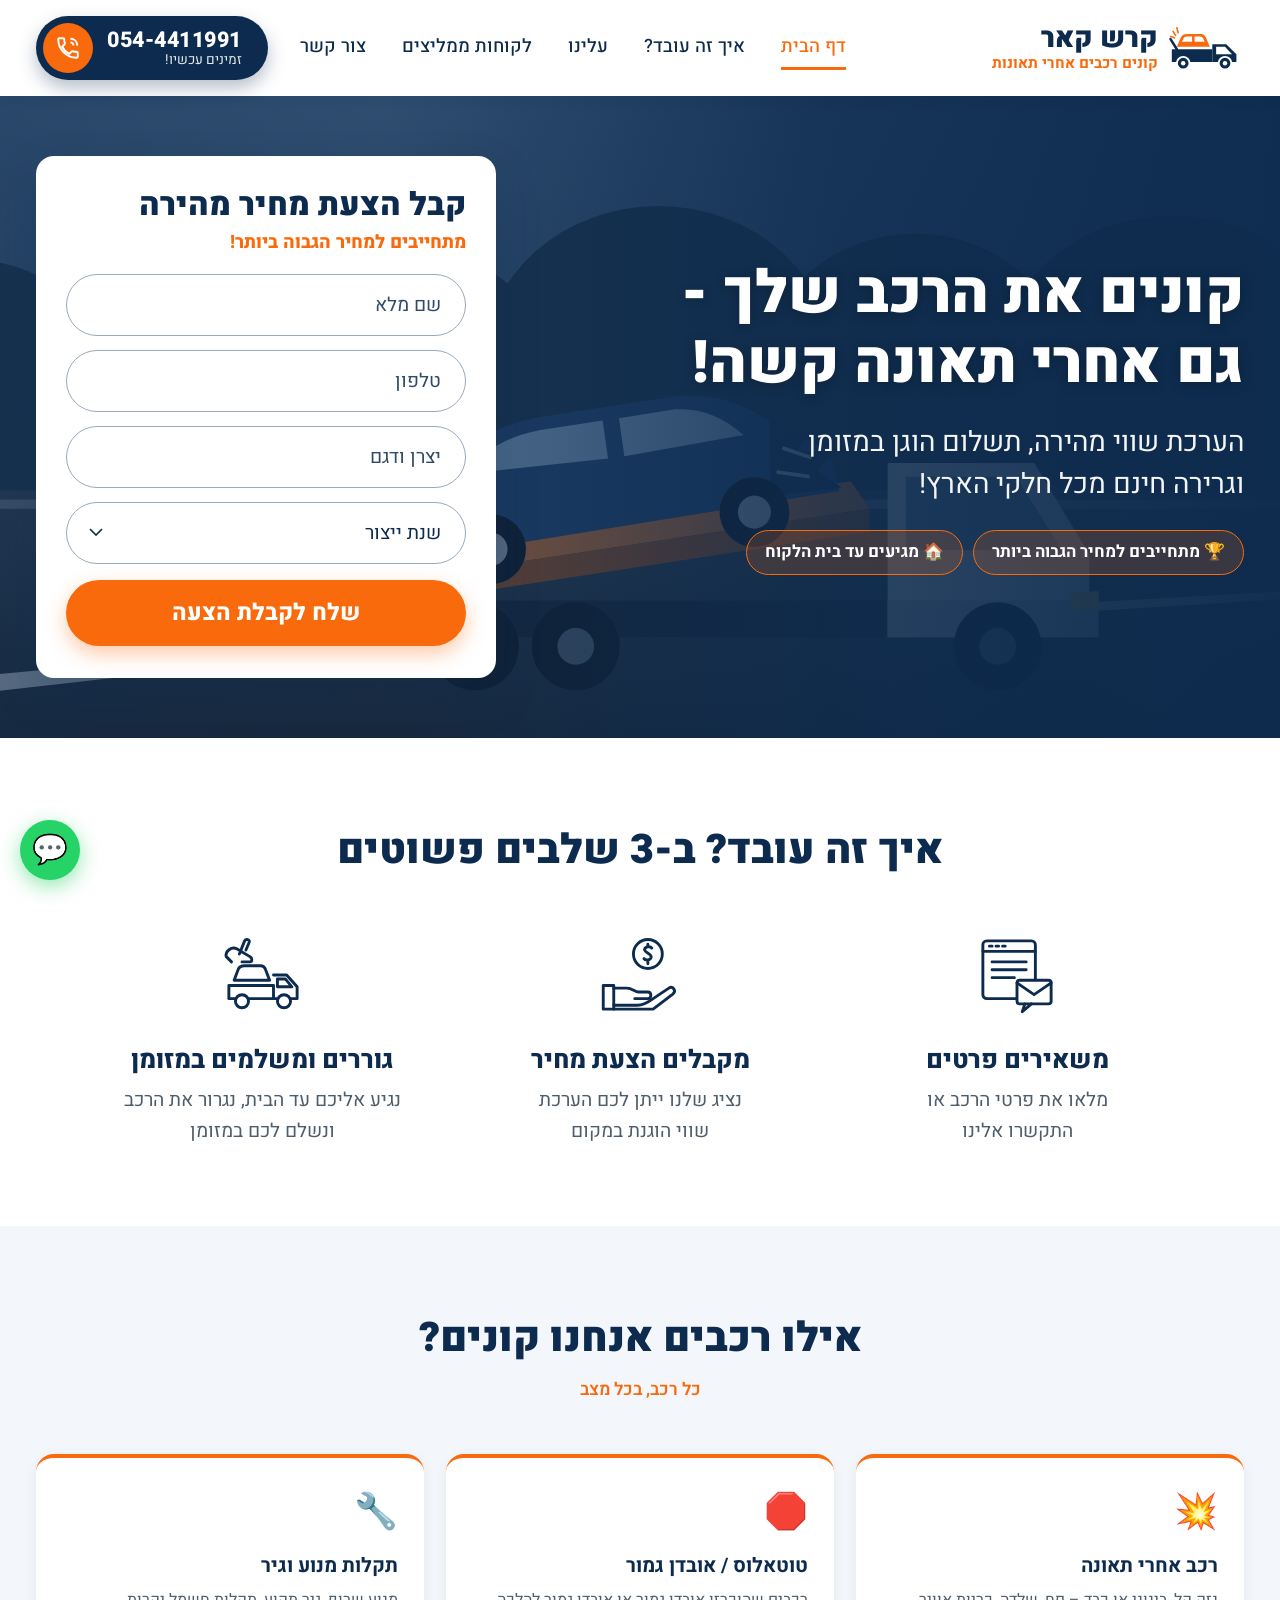
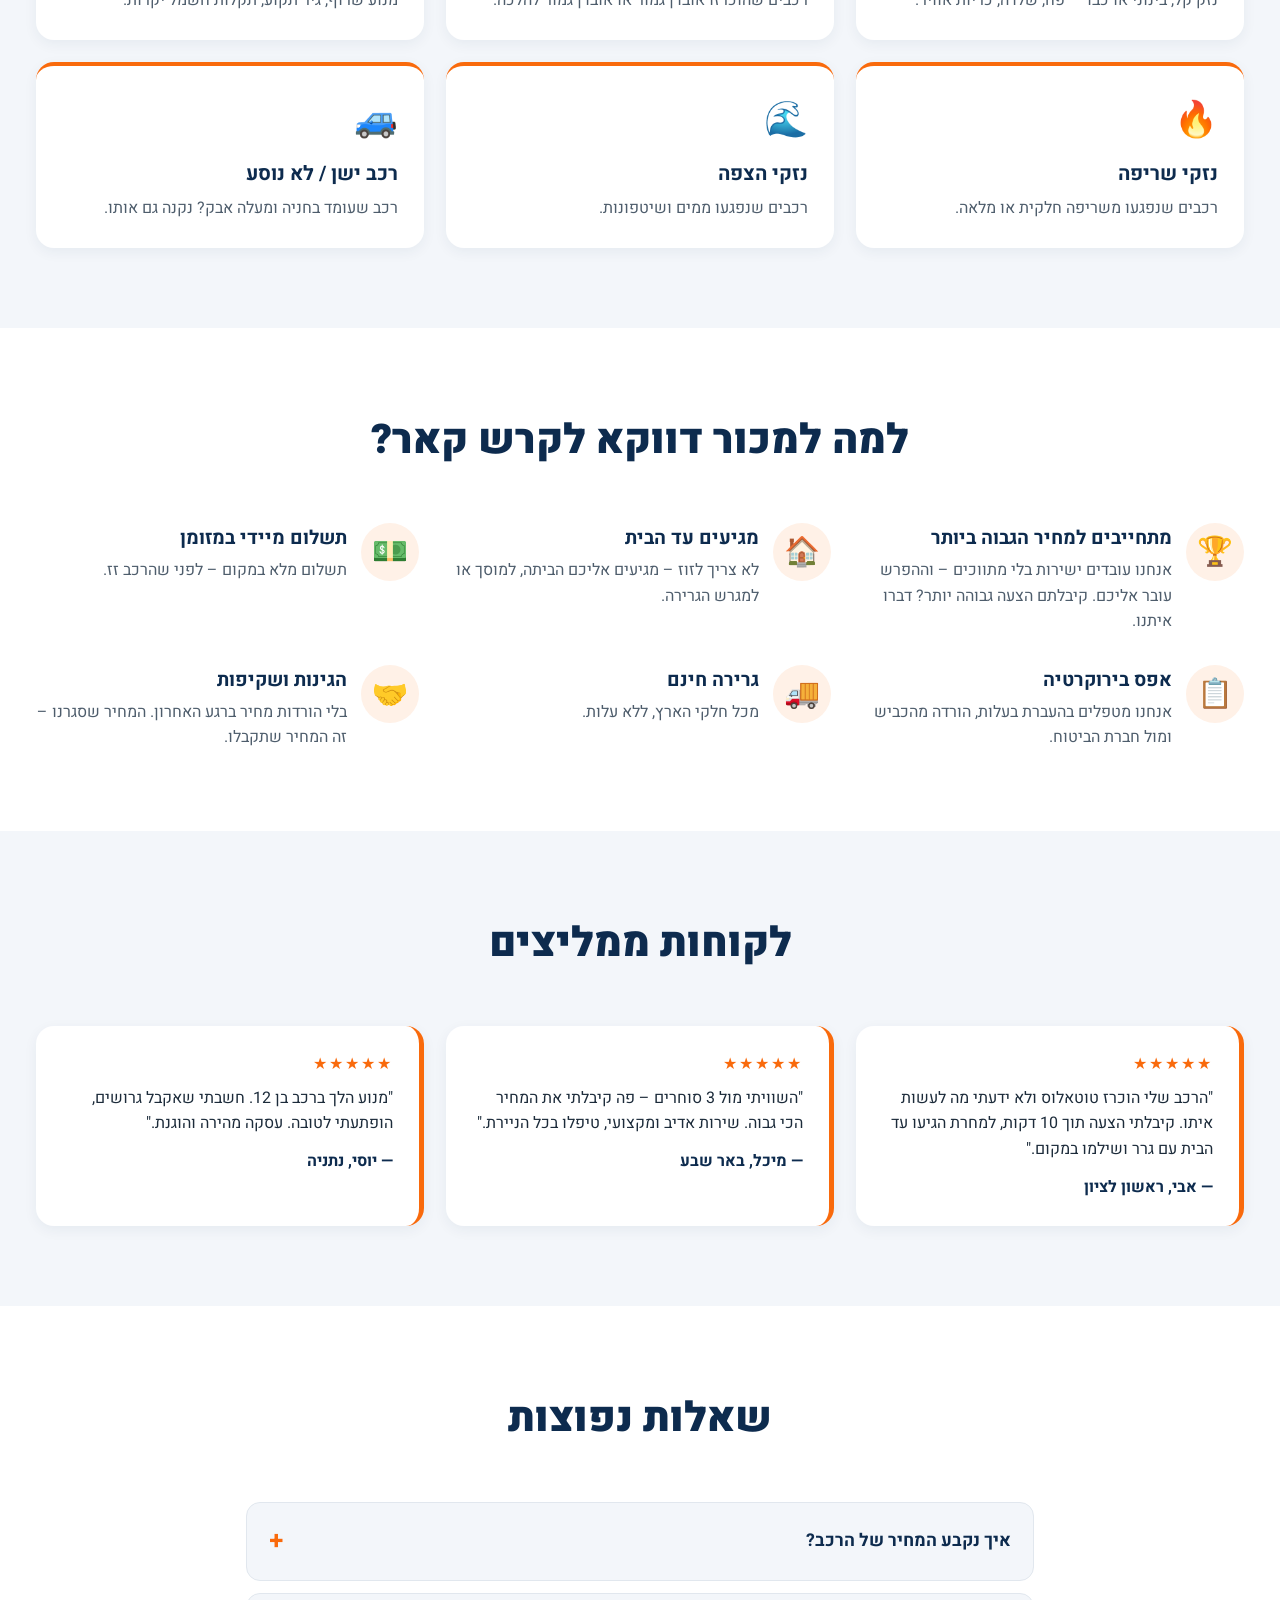
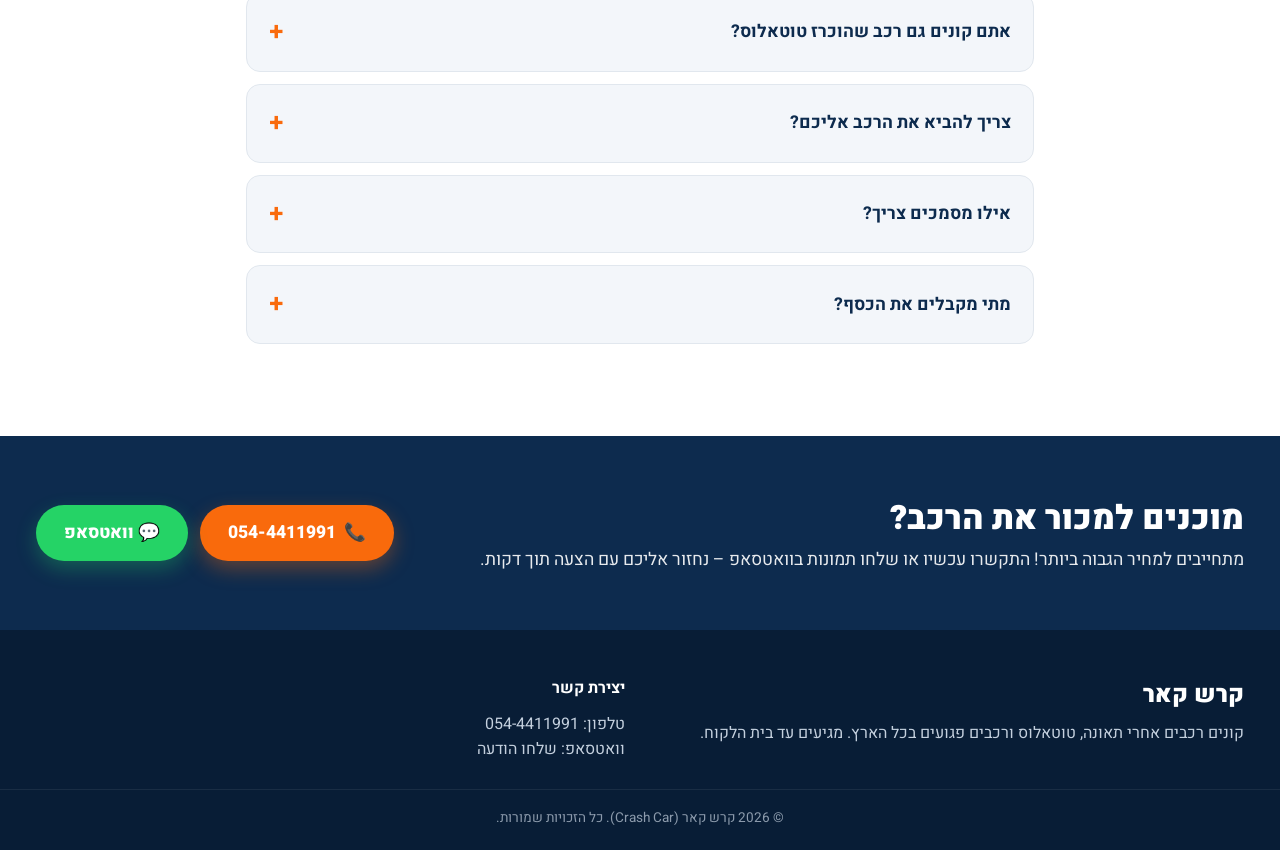
==== commit 313a17ce: "Improve mobile layout and add highest-price guarantee Sticky call/WhatsApp bar on phones, compact tw" ====
--- a/index.html
+++ b/index.html
@@ -2,9 +2,9 @@
 <html lang="he" dir="rtl">
 <head>
   <meta charset="UTF-8">
-  <meta name="viewport" content="width=device-width, initial-scale=1.0">
+  <meta name="viewport" content="width=device-width, initial-scale=1.0, viewport-fit=cover">
   <title>קרש קאר | קונים רכבים אחרי תאונה – מגיעים עד הבית</title>
-  <meta name="description" content="קרש קאר – קונים כל רכב אחרי תאונה, טוטאלוס, רכב פגוע או לא נוסע. הערכת שווי מהירה, תשלום הוגן במזומן וגרירה חינם. מגיעים עד בית הלקוח. 054-4411991">
+  <meta name="description" content="קרש קאר – מתחייבים למחיר הגבוה ביותר! קונים כל רכב אחרי תאונה, טוטאלוס, רכב פגוע או לא נוסע. הערכת שווי מהירה, תשלום הוגן במזומן וגרירה חינם. מגיעים עד בית הלקוח. 054-4411991">
   <link rel="preconnect" href="https://fonts.googleapis.com">
   <link rel="preconnect" href="https://fonts.gstatic.com" crossorigin>
   <link href="https://fonts.googleapis.com/css2?family=Heebo:wght@400;500;700;800;900&display=swap" rel="stylesheet">
@@ -68,11 +68,15 @@
         <div class="hero-text">
           <h1>קונים את הרכב שלך - <br>גם אחרי תאונה קשה!</h1>
           <p class="lead">הערכת שווי מהירה, תשלום הוגן במזומן <br>וגרירה חינם מכל חלקי הארץ!</p>
-          <p class="hero-chip">🏠 מגיעים עד בית הלקוח</p>
+          <div class="hero-chips">
+            <p class="hero-chip">🏆 מתחייבים למחיר הגבוה ביותר</p>
+            <p class="hero-chip">🏠 מגיעים עד בית הלקוח</p>
+          </div>
         </div>
 
         <div class="form-card" id="offer">
           <h2>קבל הצעת מחיר מהירה</h2>
+          <p class="form-promise">מתחייבים למחיר הגבוה ביותר!</p>
           <form id="offer-form" novalidate>
             <label class="sr-only" for="f-name">שם מלא</label>
             <input id="f-name" type="text" name="name" placeholder="שם מלא" autocomplete="name" required>
@@ -116,7 +120,7 @@
               <path d="M38 54 L36 60 L43 54"/>
             </svg>
             <h3>משאירים פרטים</h3>
-            <p>מלאו את פרטי הרכב או<br>התקשרו אלינו</p>
+            <p>מלאו את פרטי הרכב או <br>התקשרו אלינו</p>
           </div>
           <div class="step">
             <svg class="step-icon" viewBox="0 0 64 64" aria-hidden="true">
@@ -127,7 +131,7 @@
               <path d="M12 55 H30 C34 55 38 53 42 50 L54 42 C57 40 60 44 57 46.5 L42 58 H12"/>
             </svg>
             <h3>מקבלים הצעת מחיר</h3>
-            <p>נציג שלנו ייתן לכם הערכת<br>שווי הוגנת במקום</p>
+            <p>נציג שלנו ייתן לכם הערכת <br>שווי הוגנת במקום</p>
           </div>
           <div class="step">
             <svg class="step-icon" viewBox="0 0 64 64" aria-hidden="true">
@@ -138,7 +142,7 @@
               <path d="M8 22 L4 18 C3 14 8 10 12 12 L22 18 C24 19 24 22 22 22 H16 M14 16 L18 6 C19 4 22 5 21.5 7 L19 13"/>
             </svg>
             <h3>גוררים ומשלמים במזומן</h3>
-            <p>נגיע אליכם עד הבית, נגרור את הרכב<br>ונשלם לכם במזומן</p>
+            <p>נגיע אליכם עד הבית, נגרור את הרכב <br>ונשלם לכם במזומן</p>
           </div>
         </div>
       </div>
@@ -164,7 +168,7 @@
       <div class="container">
         <h2 class="section-title">למה למכור דווקא לקרש קאר?</h2>
         <div class="why-grid">
-          <div class="why-item"><span>🏆</span><div><h3>המחיר הגבוה ביותר</h3><p>אנחנו עובדים ישירות בלי מתווכים – וההפרש עובר אליכם.</p></div></div>
+          <div class="why-item"><span>🏆</span><div><h3>מתחייבים למחיר הגבוה ביותר</h3><p>אנחנו עובדים ישירות בלי מתווכים – וההפרש עובר אליכם. קיבלתם הצעה גבוהה יותר? דברו איתנו.</p></div></div>
           <div class="why-item"><span>🏠</span><div><h3>מגיעים עד הבית</h3><p>לא צריך לזוז – מגיעים אליכם הביתה, למוסך או למגרש הגרירה.</p></div></div>
           <div class="why-item"><span>💵</span><div><h3>תשלום מיידי במזומן</h3><p>תשלום מלא במקום – לפני שהרכב זז.</p></div></div>
           <div class="why-item"><span>📋</span><div><h3>אפס בירוקרטיה</h3><p>אנחנו מטפלים בהעברת בעלות, הורדה מהכביש ומול חברת הביטוח.</p></div></div>
@@ -227,7 +231,7 @@
       <div class="container cta-inner">
         <div>
           <h2>מוכנים למכור את הרכב?</h2>
-          <p>התקשרו עכשיו או שלחו תמונות בוואטסאפ – נחזור אליכם עם הצעה תוך דקות.</p>
+          <p>מתחייבים למחיר הגבוה ביותר! התקשרו עכשיו או שלחו תמונות בוואטסאפ – נחזור אליכם עם הצעה תוך דקות.</p>
         </div>
         <div class="cta-buttons">
           <a data-phone-link href="tel:" class="btn btn-orange">📞 <span data-phone-text></span></a>
@@ -254,6 +258,12 @@
 
   <a data-whatsapp-link href="#" target="_blank" rel="noopener" class="whatsapp-float" aria-label="שליחת הודעה בוואטסאפ">💬</a>
 
+  <!-- פס פעולות קבוע בנייד -->
+  <div class="mobile-bar">
+    <a data-phone-link href="tel:" class="mobile-bar-call">📞 התקשרו עכשיו</a>
+    <a data-whatsapp-link href="#" target="_blank" rel="noopener" class="mobile-bar-wa">💬 וואטסאפ</a>
+  </div>
+
   <script src="script.js"></script>
 </body>
 </html>
--- a/styles.css
+++ b/styles.css
@@ -101,8 +101,9 @@
   margin-bottom: 22px; text-shadow: 0 2px 12px rgba(0, 0, 0, .25);
 }
 .lead { font-size: clamp(1.15rem, 2.2vw, 1.75rem); line-height: 1.5; opacity: .95; }
+.hero-chips { display: flex; flex-wrap: wrap; gap: 10px; margin-top: 24px; }
 .hero-chip {
-  display: inline-block; margin-top: 24px; padding: 8px 18px; border-radius: 999px;
+  display: inline-block; padding: 8px 18px; border-radius: 999px;
   background: rgba(249, 106, 12, .18); border: 1.5px solid var(--orange);
   font-weight: 700; font-size: 1.05rem;
 }
@@ -112,7 +113,8 @@
   background: #fff; color: var(--text); border-radius: var(--radius);
   padding: 30px 30px 32px; box-shadow: var(--shadow);
 }
-.form-card h2 { font-size: 2rem; font-weight: 900; color: var(--navy); margin-bottom: 18px; line-height: 1.2; }
+.form-card h2 { font-size: 2rem; font-weight: 900; color: var(--navy); line-height: 1.2; }
+.form-promise { color: var(--orange); font-weight: 800; font-size: 1.15rem; margin: 4px 0 16px; }
 #offer-form { display: grid; gap: 14px; }
 #offer-form input, #offer-form select {
   width: 100%; height: 62px; padding: 0 24px;
@@ -225,6 +227,9 @@
   0%, 100% { box-shadow: 0 0 0 0 rgba(37, 211, 102, .55); }
   50% { box-shadow: 0 0 0 14px rgba(37, 211, 102, 0); }
 }
+
+/* ===== פס פעולות לנייד ===== */
+.mobile-bar { display: none; }
 
 /* ===== Responsive ===== */
 @media (max-width: 1120px) {
@@ -267,4 +272,42 @@
   .section { padding: 56px 0; }
   .cta-inner { flex-direction: column; text-align: center; }
   .footer-inner { grid-template-columns: 1fr; }
-}
+
+  .hero h1 { margin-bottom: 12px; }
+  .lead { font-size: 1.05rem; }
+  .hero-chips { justify-content: center; margin-top: 16px; gap: 8px; }
+  .hero-inner { gap: 26px; }
+  .hero-chip { font-size: .95rem; padding: 7px 14px; }
+  .form-promise { text-align: center; }
+
+  /* כרטיסים קומפקטיים – שניים בשורה */
+  .cards { grid-template-columns: 1fr 1fr; gap: 12px; }
+  .card { padding: 16px 14px; text-align: center; }
+  .card-icon { font-size: 1.8rem; margin-bottom: 4px; }
+  .card h3 { font-size: 1.02rem; }
+  .card p { font-size: .88rem; }
+  .why-grid { gap: 22px; }
+  .step h3 { font-size: 1.35rem; }
+  .step p { font-size: 1.05rem; }
+  .step p br { display: none; }
+  .section-title { margin-bottom: 32px; }
+  .cta-buttons { width: 100%; }
+  .cta-buttons .btn { flex: 1; }
+
+  /* במקום כפתור צף – פס קבוע בתחתית */
+  .whatsapp-float { display: none; }
+  .mobile-bar {
+    display: grid; grid-template-columns: 1fr 1fr;
+    position: fixed; bottom: 0; right: 0; left: 0; z-index: 70;
+    box-shadow: 0 -4px 16px rgba(13, 43, 78, .2);
+    padding-bottom: env(safe-area-inset-bottom);
+    background: var(--navy);
+  }
+  .mobile-bar a {
+    display: flex; align-items: center; justify-content: center; gap: 6px;
+    height: 58px; font-weight: 800; font-size: 1.1rem; color: #fff;
+  }
+  .mobile-bar-call { background: var(--orange); }
+  .mobile-bar-wa { background: var(--whatsapp); }
+  body { padding-bottom: calc(58px + env(safe-area-inset-bottom)); }
+}
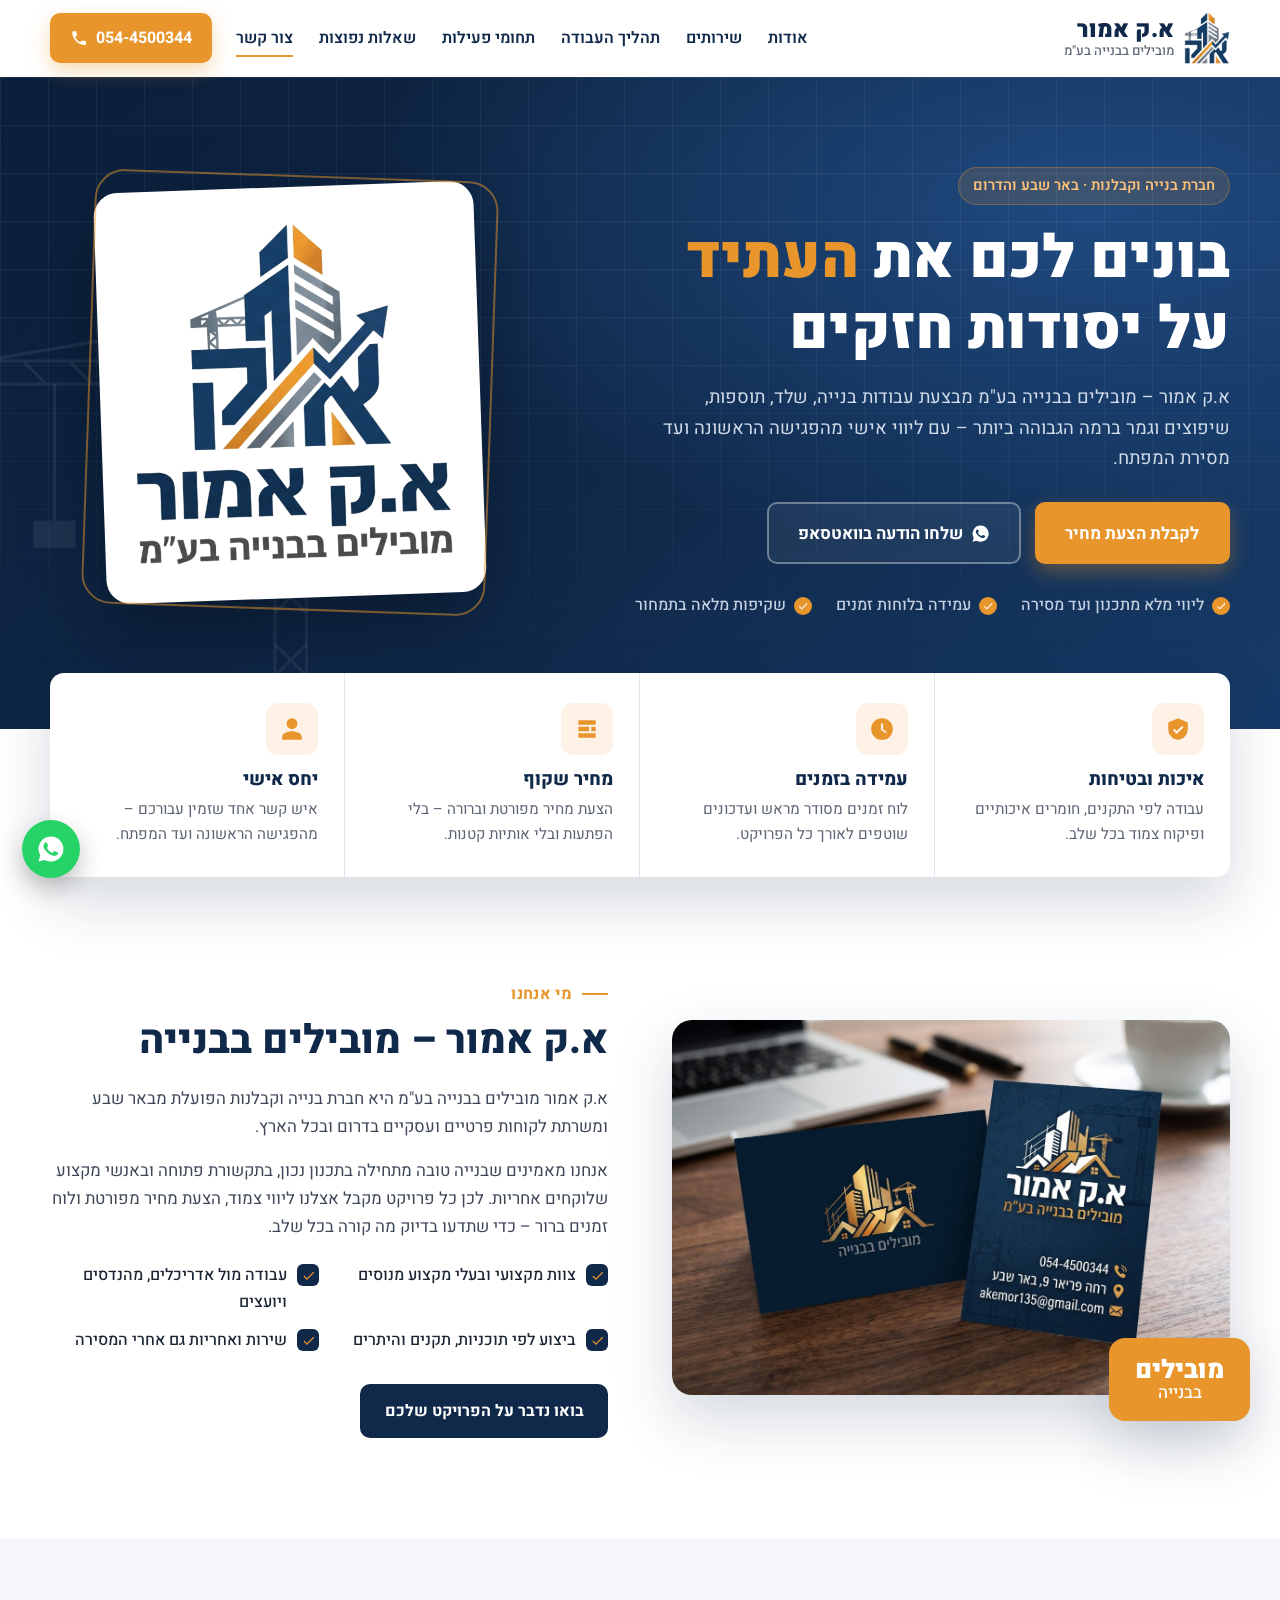
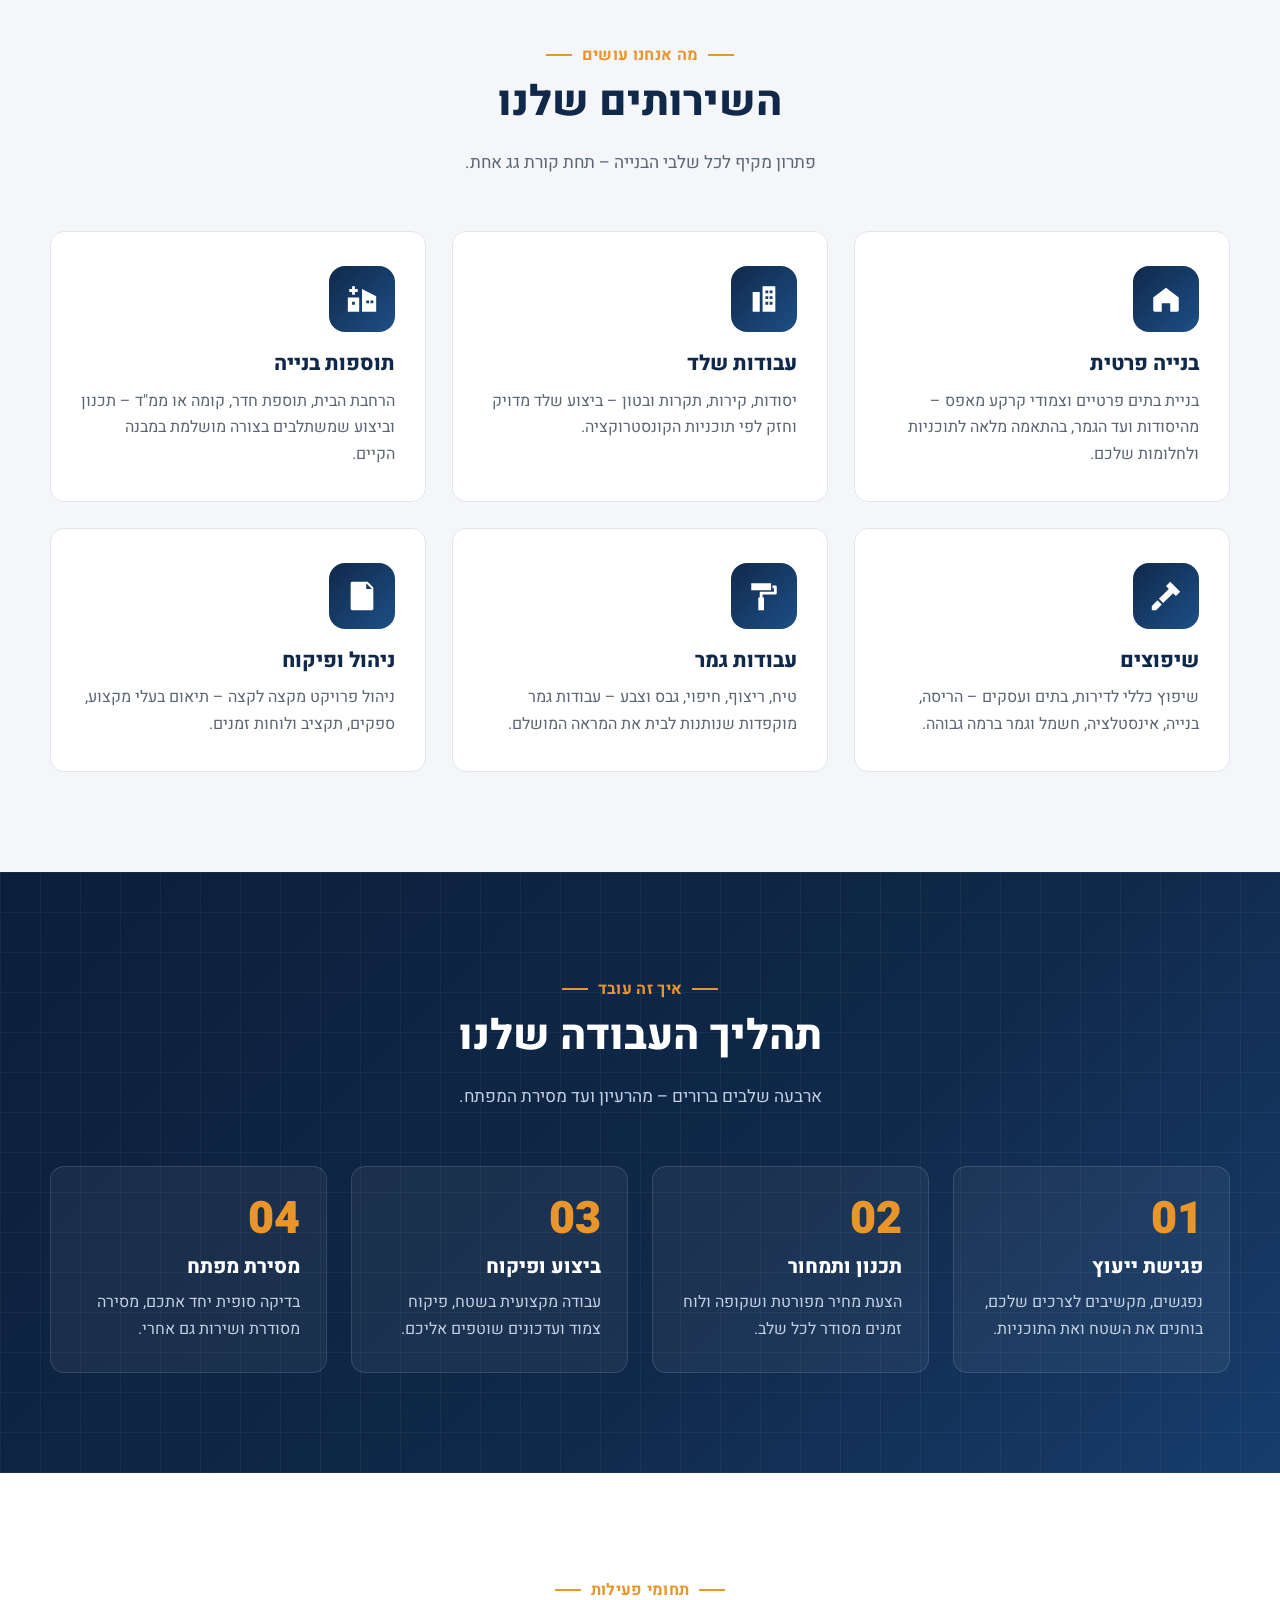
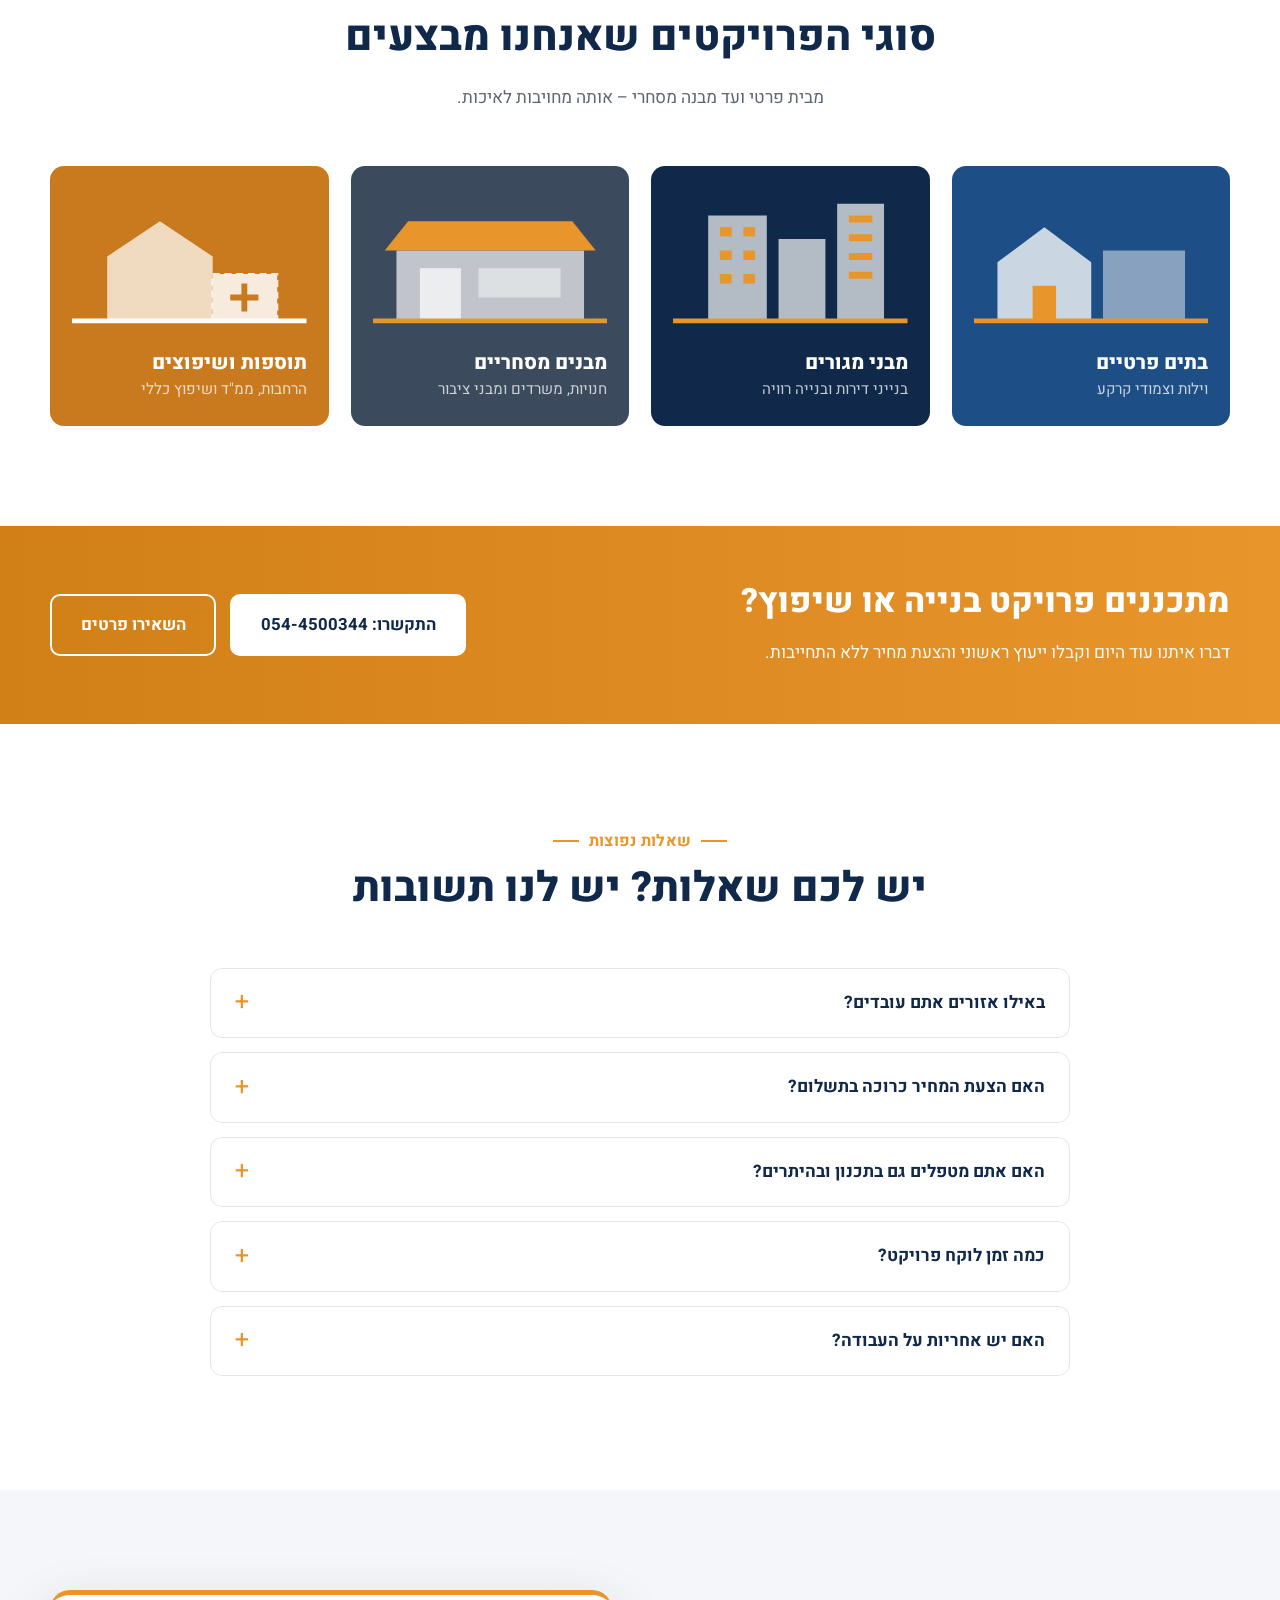
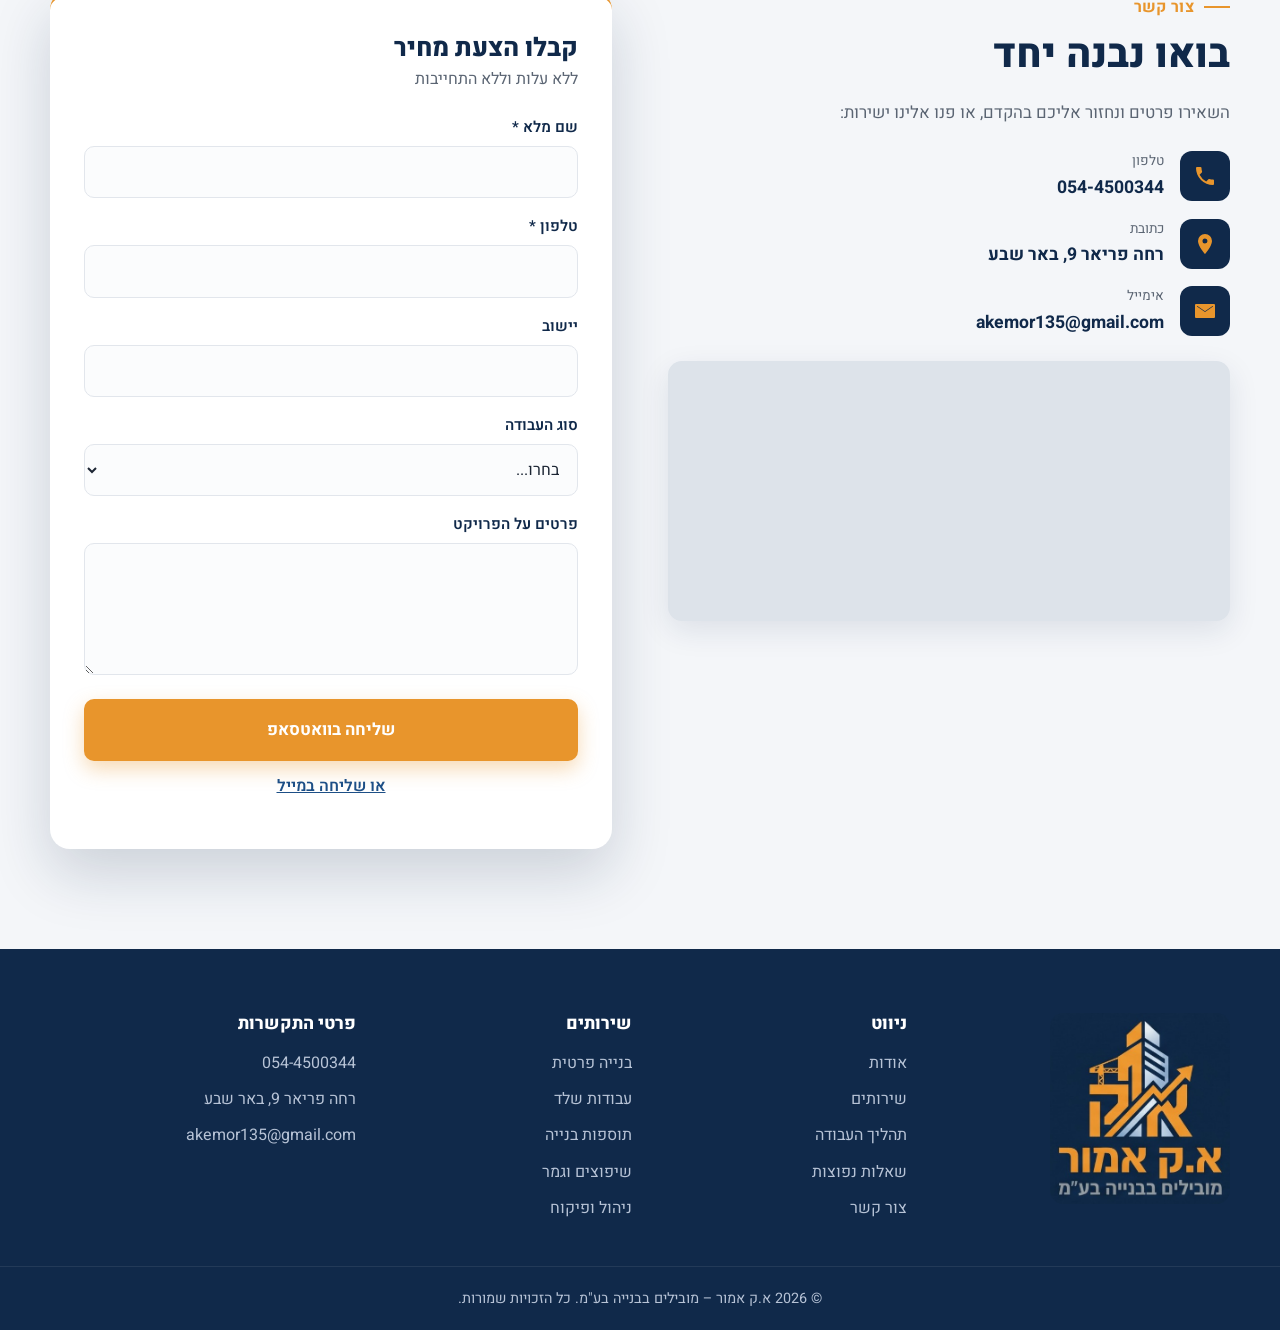
==== commit 8e3d186d: "Build website for A.K Amor construction company Replace the previous site with a Hebrew RTL company " ====
--- a/index.html
+++ b/index.html
@@ -1,269 +1,423 @@
-<!DOCTYPE html>
+<!doctype html>
 <html lang="he" dir="rtl">
 <head>
-  <meta charset="UTF-8">
-  <meta name="viewport" content="width=device-width, initial-scale=1.0, viewport-fit=cover">
-  <title>קרש קאר | קונים רכבים אחרי תאונה – מגיעים עד הבית</title>
-  <meta name="description" content="קרש קאר – מתחייבים למחיר הגבוה ביותר! קונים כל רכב אחרי תאונה, טוטאלוס, רכב פגוע או לא נוסע. הערכת שווי מהירה, תשלום הוגן במזומן וגרירה חינם. מגיעים עד בית הלקוח. 054-4411991">
+  <meta charset="utf-8">
+  <meta name="viewport" content="width=device-width, initial-scale=1">
+  <title>א.ק אמור – מובילים בבנייה בע"מ | חברת בנייה בבאר שבע</title>
+  <meta name="description" content="א.ק אמור מובילים בבנייה בע&quot;מ – חברת בנייה וקבלנות מבאר שבע. בנייה פרטית, שלד, תוספות בנייה, שיפוצים, גמר וניהול פרויקטים. ליווי מלא מתכנון ועד מסירת מפתח. 054-4500344">
+  <meta name="theme-color" content="#10294a">
+  <meta property="og:title" content="א.ק אמור – מובילים בבנייה בע&quot;מ">
+  <meta property="og:description" content="חברת בנייה וקבלנות מבאר שבע – מתכנון ועד מסירת מפתח.">
+  <meta property="og:image" content="assets/brand-card.jpg">
+  <meta property="og:locale" content="he_IL">
+  <link rel="icon" type="image/png" href="assets/favicon.png">
   <link rel="preconnect" href="https://fonts.googleapis.com">
   <link rel="preconnect" href="https://fonts.gstatic.com" crossorigin>
-  <link href="https://fonts.googleapis.com/css2?family=Heebo:wght@400;500;700;800;900&display=swap" rel="stylesheet">
+  <link href="https://fonts.googleapis.com/css2?family=Heebo:wght@300;400;500;700;800;900&display=swap" rel="stylesheet">
   <link rel="stylesheet" href="styles.css">
+  <script type="application/ld+json">
+  {
+    "@context": "https://schema.org",
+    "@type": "GeneralContractor",
+    "name": "א.ק אמור – מובילים בבנייה בע\"מ",
+    "telephone": "+972-54-4500344",
+    "email": "akemor135@gmail.com",
+    "address": {"@type": "PostalAddress", "streetAddress": "רחה פריאר 9", "addressLocality": "באר שבע", "addressCountry": "IL"},
+    "areaServed": "IL"
+  }
+  </script>
 </head>
 <body>
 
-  <!-- כותרת עליונה -->
-  <header class="site-header">
-    <div class="container header-inner">
-      <a href="#top" class="logo" aria-label="קרש קאר – דף הבית">
-        <svg class="logo-icon" viewBox="0 0 120 80" aria-hidden="true">
-          <!-- גרר -->
-          <path d="M6 42 H70 V62 H6 Z" fill="#0d2b4e"/>
-          <path d="M70 34 H92 L108 50 V62 H70 Z" fill="#0d2b4e"/>
-          <path d="M76 38 H90 L101 50 H76 Z" fill="#fff"/>
-          <path d="M14 42 L4 26" stroke="#0d2b4e" stroke-width="4" stroke-linecap="round"/>
-          <circle cx="24" cy="64" r="10" fill="#0d2b4e" stroke="#fff" stroke-width="3"/>
-          <circle cx="90" cy="64" r="10" fill="#0d2b4e" stroke="#fff" stroke-width="3"/>
-          <circle cx="24" cy="64" r="3.5" fill="#fff"/><circle cx="90" cy="64" r="3.5" fill="#fff"/>
-          <!-- רכב פגוע -->
-          <path d="M14 38 L20 24 Q22 18 30 18 H52 Q58 18 60 24 L66 38 Z" fill="#f96a0c"/>
-          <path d="M24 26 Q25 22 30 22 H38 V30 H22 Z M42 22 H50 Q55 22 56 26 L58 30 H42 Z" fill="#fff"/>
-          <path d="M8 14 L12 20 M4 22 L10 24 M14 8 L16 16" stroke="#f96a0c" stroke-width="2.5" stroke-linecap="round"/>
-        </svg>
-        <span class="logo-text">
-          <strong>קרש קאר</strong>
-          <small>קונים רכבים אחרי תאונות</small>
-        </span>
-      </a>
-
-      <nav class="main-nav" id="main-nav">
-        <a href="#top" class="active">דף הבית</a>
-        <a href="#how">איך זה עובד?</a>
-        <a href="#about">עלינו</a>
-        <a href="#reviews">לקוחות ממליצים</a>
-        <a href="#contact">צור קשר</a>
-      </nav>
-
-      <a class="phone-pill" data-phone-link href="tel:">
-        <span class="phone-text">
-          <strong data-phone-text></strong>
-          <small>זמינים עכשיו!</small>
-        </span>
-        <span class="phone-icon" aria-hidden="true">
-          <svg viewBox="0 0 24 24"><path d="M6.6 10.8a15.1 15.1 0 0 0 6.6 6.6l2.2-2.2a1 1 0 0 1 1-.25 11.4 11.4 0 0 0 3.6.57 1 1 0 0 1 1 1V20a1 1 0 0 1-1 1A17 17 0 0 1 3 4a1 1 0 0 1 1-1h3.5a1 1 0 0 1 1 1c0 1.25.2 2.45.57 3.57a1 1 0 0 1-.25 1z" fill="none" stroke="currentColor" stroke-width="1.8" stroke-linejoin="round"/><path d="M15 3.5a6 6 0 0 1 5.5 5.5M15 7a2.5 2.5 0 0 1 2 2" fill="none" stroke="currentColor" stroke-width="1.8" stroke-linecap="round"/></svg>
-        </span>
-      </a>
-
-      <button class="menu-toggle" id="menu-toggle" aria-label="פתיחת תפריט" aria-expanded="false">
-        <span></span><span></span><span></span>
-      </button>
-    </div>
-  </header>
-
-  <main id="top">
-
-    <!-- Hero -->
-    <section class="hero">
-      <div class="container hero-inner">
-        <div class="hero-text">
-          <h1>קונים את הרכב שלך - <br>גם אחרי תאונה קשה!</h1>
-          <p class="lead">הערכת שווי מהירה, תשלום הוגן במזומן <br>וגרירה חינם מכל חלקי הארץ!</p>
-          <div class="hero-chips">
-            <p class="hero-chip">🏆 מתחייבים למחיר הגבוה ביותר</p>
-            <p class="hero-chip">🏠 מגיעים עד בית הלקוח</p>
-          </div>
-        </div>
-
-        <div class="form-card" id="offer">
-          <h2>קבל הצעת מחיר מהירה</h2>
-          <p class="form-promise">מתחייבים למחיר הגבוה ביותר!</p>
-          <form id="offer-form" novalidate>
-            <label class="sr-only" for="f-name">שם מלא</label>
-            <input id="f-name" type="text" name="name" placeholder="שם מלא" autocomplete="name" required>
-
-            <label class="sr-only" for="f-phone">טלפון</label>
-            <input id="f-phone" type="tel" name="phone" placeholder="טלפון" autocomplete="tel" inputmode="tel" required>
-
-            <label class="sr-only" for="f-car">יצרן ודגם</label>
-            <input id="f-car" type="text" name="car" placeholder="יצרן ודגם" required>
-
-            <label class="sr-only" for="year-select">שנת ייצור</label>
-            <select id="year-select" name="year" required>
-              <option value="">שנת ייצור</option>
-            </select>
-
-            <p class="form-error" id="form-error" role="alert" hidden></p>
-            <button type="submit" class="btn btn-orange btn-block">שלח לקבלת הצעה</button>
-          </form>
-
-          <div class="form-success" id="form-success" hidden>
-            <div class="success-icon">✅</div>
-            <h3>תודה! הפרטים התקבלו</h3>
-            <p>שלחו לנו תמונות של הרכב בוואטסאפ לקבלת הצעה מדויקת:</p>
-            <a id="success-whatsapp" href="#" target="_blank" rel="noopener" class="btn btn-whatsapp">💬 פתיחת וואטסאפ</a>
-          </div>
-        </div>
-      </div>
-    </section>
-
-    <!-- איך זה עובד -->
-    <section class="section" id="how">
-      <div class="container">
-        <h2 class="section-title">איך זה עובד? ב-3 שלבים פשוטים</h2>
-        <div class="steps">
-          <div class="step">
-            <svg class="step-icon" viewBox="0 0 64 64" aria-hidden="true">
-              <rect x="6" y="6" width="40" height="44" rx="3"/>
-              <path d="M6 14 H46 M11 10 h2 M16 10 h2 M21 10 h2 M13 22 H39 M13 28 H39 M13 34 H30"/>
-              <rect x="32" y="36" width="26" height="18" rx="2" fill="#fff"/>
-              <path d="M32 38 L45 47 L58 38"/>
-              <path d="M38 54 L36 60 L43 54"/>
-            </svg>
-            <h3>משאירים פרטים</h3>
-            <p>מלאו את פרטי הרכב או <br>התקשרו אלינו</p>
-          </div>
-          <div class="step">
-            <svg class="step-icon" viewBox="0 0 64 64" aria-hidden="true">
-              <circle cx="38" cy="16" r="11"/>
-              <path d="M41 11.5 C40 10 36 10 35.5 12.5 C35 15 41 15.5 40.5 18.5 C40 21 36 21 35 19.5 M38 8.5 V10 M38 21.5 V23.5"/>
-              <path d="M4 40 H12 V58 H4 Z"/>
-              <path d="M12 42 H22 C26 42 28 45 31 45 H38 C41 45 41 50 38 50 H28"/>
-              <path d="M12 55 H30 C34 55 38 53 42 50 L54 42 C57 40 60 44 57 46.5 L42 58 H12"/>
-            </svg>
-            <h3>מקבלים הצעת מחיר</h3>
-            <p>נציג שלנו ייתן לכם הערכת <br>שווי הוגנת במקום</p>
-          </div>
-          <div class="step">
-            <svg class="step-icon" viewBox="0 0 64 64" aria-hidden="true">
-              <path d="M6 40 H40 V50 H6 Z M40 32 H50 L58 41 V50 H40"/>
-              <path d="M43 35 H49 L54 41 H43 Z"/>
-              <circle cx="16" cy="52" r="5" fill="#fff"/><circle cx="48" cy="52" r="5" fill="#fff"/>
-              <path d="M10 36 L13 28 Q14 25 18 25 H30 Q33 25 34 28 L37 36 Z" fill="#fff"/>
-              <path d="M8 22 L4 18 C3 14 8 10 12 12 L22 18 C24 19 24 22 22 22 H16 M14 16 L18 6 C19 4 22 5 21.5 7 L19 13"/>
-            </svg>
-            <h3>גוררים ומשלמים במזומן</h3>
-            <p>נגיע אליכם עד הבית, נגרור את הרכב <br>ונשלם לכם במזומן</p>
-          </div>
-        </div>
-      </div>
-    </section>
-
-    <!-- מה אנחנו קונים -->
-    <section class="section section-alt">
-      <div class="container">
-        <h2 class="section-title">אילו רכבים אנחנו קונים? <span>כל רכב, בכל מצב</span></h2>
-        <div class="cards">
-          <div class="card"><div class="card-icon">💥</div><h3>רכב אחרי תאונה</h3><p>נזק קל, בינוני או כבד – פח, שלדה, כריות אוויר.</p></div>
-          <div class="card"><div class="card-icon">🛑</div><h3>טוטאלוס / אובדן גמור</h3><p>רכבים שהוכרזו אובדן גמור או אובדן גמור להלכה.</p></div>
-          <div class="card"><div class="card-icon">🔧</div><h3>תקלות מנוע וגיר</h3><p>מנוע שרוף, גיר תקוע, תקלות חשמל יקרות.</p></div>
-          <div class="card"><div class="card-icon">🔥</div><h3>נזקי שריפה</h3><p>רכבים שנפגעו משריפה חלקית או מלאה.</p></div>
-          <div class="card"><div class="card-icon">🌊</div><h3>נזקי הצפה</h3><p>רכבים שנפגעו ממים ושיטפונות.</p></div>
-          <div class="card"><div class="card-icon">🚙</div><h3>רכב ישן / לא נוסע</h3><p>רכב שעומד בחניה ומעלה אבק? נקנה גם אותו.</p></div>
-        </div>
-      </div>
-    </section>
-
-    <!-- עלינו -->
-    <section class="section" id="about">
-      <div class="container">
-        <h2 class="section-title">למה למכור דווקא לקרש קאר?</h2>
-        <div class="why-grid">
-          <div class="why-item"><span>🏆</span><div><h3>מתחייבים למחיר הגבוה ביותר</h3><p>אנחנו עובדים ישירות בלי מתווכים – וההפרש עובר אליכם. קיבלתם הצעה גבוהה יותר? דברו איתנו.</p></div></div>
-          <div class="why-item"><span>🏠</span><div><h3>מגיעים עד הבית</h3><p>לא צריך לזוז – מגיעים אליכם הביתה, למוסך או למגרש הגרירה.</p></div></div>
-          <div class="why-item"><span>💵</span><div><h3>תשלום מיידי במזומן</h3><p>תשלום מלא במקום – לפני שהרכב זז.</p></div></div>
-          <div class="why-item"><span>📋</span><div><h3>אפס בירוקרטיה</h3><p>אנחנו מטפלים בהעברת בעלות, הורדה מהכביש ומול חברת הביטוח.</p></div></div>
-          <div class="why-item"><span>🚚</span><div><h3>גרירה חינם</h3><p>מכל חלקי הארץ, ללא עלות.</p></div></div>
-          <div class="why-item"><span>🤝</span><div><h3>הגינות ושקיפות</h3><p>בלי הורדות מחיר ברגע האחרון. המחיר שסגרנו – זה המחיר שתקבלו.</p></div></div>
-        </div>
-      </div>
-    </section>
-
-    <!-- לקוחות ממליצים -->
-    <section class="section section-alt" id="reviews">
-      <div class="container">
-        <h2 class="section-title">לקוחות ממליצים</h2>
-        <div class="testimonials">
-          <blockquote>
-            <p>"הרכב שלי הוכרז טוטאלוס ולא ידעתי מה לעשות איתו. קיבלתי הצעה תוך 10 דקות, למחרת הגיעו עד הבית עם גרר ושילמו במקום."</p>
-            <cite>— אבי, ראשון לציון</cite>
-          </blockquote>
-          <blockquote>
-            <p>"השוויתי מול 3 סוחרים – פה קיבלתי את המחיר הכי גבוה. שירות אדיב ומקצועי, טיפלו בכל הניירת."</p>
-            <cite>— מיכל, באר שבע</cite>
-          </blockquote>
-          <blockquote>
-            <p>"מנוע הלך ברכב בן 12. חשבתי שאקבל גרושים, הופתעתי לטובה. עסקה מהירה והוגנת."</p>
-            <cite>— יוסי, נתניה</cite>
-          </blockquote>
-        </div>
-      </div>
-    </section>
-
-    <!-- שאלות נפוצות -->
-    <section class="section" id="faq">
-      <div class="container narrow">
-        <h2 class="section-title">שאלות נפוצות</h2>
+<header class="site-header" id="top">
+  <div class="container header-inner">
+    <a href="#top" class="brand" aria-label="א.ק אמור – לדף הבית">
+      <img src="assets/logo-icon.png" alt="" width="46" height="51">
+      <span class="brand-text">
+        <strong>א.ק אמור</strong>
+        <small>מובילים בבנייה בע"מ</small>
+      </span>
+    </a>
+    <nav class="main-nav" id="mainNav" aria-label="ניווט ראשי">
+      <a href="#about">אודות</a>
+      <a href="#services">שירותים</a>
+      <a href="#process">תהליך העבודה</a>
+      <a href="#projects">תחומי פעילות</a>
+      <a href="#faq">שאלות נפוצות</a>
+      <a href="#contact">צור קשר</a>
+    </nav>
+    <a class="btn btn-accent header-cta" href="tel:0544500344">
+      <svg viewBox="0 0 24 24" aria-hidden="true"><path d="M6.6 10.8a15.1 15.1 0 0 0 6.6 6.6l2.2-2.2a1 1 0 0 1 1-.25 11.4 11.4 0 0 0 3.6.57 1 1 0 0 1 1 1V20a1 1 0 0 1-1 1A17 17 0 0 1 3 4a1 1 0 0 1 1-1h3.5a1 1 0 0 1 1 1c0 1.25.2 2.45.57 3.57a1 1 0 0 1-.25 1z"/></svg>
+      054-4500344
+    </a>
+    <button class="nav-toggle" id="navToggle" aria-label="פתיחת תפריט" aria-expanded="false" aria-controls="mainNav">
+      <span></span><span></span><span></span>
+    </button>
+  </div>
+</header>
+
+<main>
+  <!-- HERO -->
+  <section class="hero">
+    <div class="hero-grid" aria-hidden="true"></div>
+    <svg class="hero-crane" viewBox="0 0 400 420" aria-hidden="true">
+      <g fill="none" stroke="currentColor" stroke-width="3">
+        <path d="M300 420V60M330 420V60M300 60h30"/>
+        <path d="M300 90l30 30M330 90l-30 30M300 150l30 30M330 150l-30 30M300 210l30 30M330 210l-30 30M300 270l30 30M330 270l-30 30M300 330l30 30M330 330l-30 30"/>
+        <path d="M20 60h370M20 82h310M60 60l22 22M104 60l22 22M148 60l22 22M192 60l22 22M236 60l22 22M280 60l22 22"/>
+        <path d="M315 60V10M315 10L20 60M315 10l75 50"/>
+        <path d="M90 82v130"/>
+      </g>
+      <rect x="70" y="212" width="40" height="26" fill="currentColor"/>
+    </svg>
+    <div class="container hero-inner">
+      <div class="hero-content reveal">
+        <span class="eyebrow">חברת בנייה וקבלנות · באר שבע והדרום</span>
+        <h1>בונים לכם את <span class="accent">העתיד</span><br>על יסודות חזקים</h1>
+        <p class="lead">א.ק אמור – מובילים בבנייה בע"מ מבצעת עבודות בנייה, שלד, תוספות, שיפוצים וגמר ברמה הגבוהה ביותר – עם ליווי אישי מהפגישה הראשונה ועד מסירת המפתח.</p>
+        <div class="hero-actions">
+          <a href="#contact" class="btn btn-accent btn-lg">לקבלת הצעת מחיר</a>
+          <a href="https://wa.me/972544500344?text=%D7%A9%D7%9C%D7%95%D7%9D%2C%20%D7%90%D7%A9%D7%9E%D7%97%20%D7%9C%D7%A7%D7%91%D7%9C%20%D7%A4%D7%A8%D7%98%D7%99%D7%9D%20%D7%A2%D7%9C%20%D7%A4%D7%A8%D7%95%D7%99%D7%A7%D7%98%20%D7%91%D7%A0%D7%99%D7%99%D7%94" class="btn btn-ghost btn-lg" target="_blank" rel="noopener">
+            <svg viewBox="0 0 24 24" aria-hidden="true"><path d="M12 2a10 10 0 0 0-8.6 15.1L2 22l5-1.3A10 10 0 1 0 12 2zm5.3 14.2c-.2.6-1.3 1.2-1.8 1.2-.5.1-1 .2-3.4-.7-2.9-1.1-4.7-4.1-4.9-4.3-.1-.2-1.2-1.5-1.2-2.9s.7-2.1 1-2.4c.2-.3.5-.3.7-.3h.5c.2 0 .4 0 .6.5l.8 2c.1.2.1.3 0 .5l-.4.6-.3.4c-.1.1-.3.3-.1.6.2.3.8 1.3 1.7 2.1 1.1 1 2.1 1.3 2.4 1.5.3.1.5.1.6-.1l.9-1.1c.2-.3.4-.2.7-.1l1.9.9c.3.1.5.2.5.3.1.2.1.7-.1 1.3z"/></svg>
+            שלחו הודעה בוואטסאפ
+          </a>
+        </div>
+        <ul class="hero-points">
+          <li>ליווי מלא מתכנון ועד מסירה</li>
+          <li>עמידה בלוחות זמנים</li>
+          <li>שקיפות מלאה בתמחור</li>
+        </ul>
+      </div>
+      <div class="hero-logo reveal">
+        <div class="hero-logo-card">
+          <img src="assets/logo-full.png" alt="לוגו א.ק אמור – מובילים בבנייה בע&quot;מ" width="520" height="560">
+        </div>
+      </div>
+    </div>
+  </section>
+
+  <!-- VALUES STRIP -->
+  <section class="values">
+    <div class="container values-grid">
+      <div class="value reveal">
+        <div class="value-icon"><svg viewBox="0 0 24 24"><path d="M12 2 3 6v6c0 5 3.8 9.7 9 10 5.2-.3 9-5 9-10V6l-9-4zm-1.2 14.6-3.5-3.5 1.4-1.4 2.1 2.1 4.9-4.9 1.4 1.4-6.3 6.3z"/></svg></div>
+        <h3>איכות ובטיחות</h3>
+        <p>עבודה לפי התקנים, חומרים איכותיים ופיקוח צמוד בכל שלב.</p>
+      </div>
+      <div class="value reveal">
+        <div class="value-icon"><svg viewBox="0 0 24 24"><path d="M12 2a10 10 0 1 0 0 20 10 10 0 0 0 0-20zm1 10.4 3.5 2.1-.8 1.3L11 13V7h2v5.4z"/></svg></div>
+        <h3>עמידה בזמנים</h3>
+        <p>לוח זמנים מסודר מראש ועדכונים שוטפים לאורך כל הפרויקט.</p>
+      </div>
+      <div class="value reveal">
+        <div class="value-icon"><svg viewBox="0 0 24 24"><path d="M4 4h16v4H4V4zm0 6h10v4H4v-4zm0 6h16v4H4v-4zm12-6h4v4h-4v-4z"/></svg></div>
+        <h3>מחיר שקוף</h3>
+        <p>הצעת מחיר מפורטת וברורה – בלי הפתעות ובלי אותיות קטנות.</p>
+      </div>
+      <div class="value reveal">
+        <div class="value-icon"><svg viewBox="0 0 24 24"><path d="M12 12a5 5 0 1 0 0-10 5 5 0 0 0 0 10zm0 2c-4.4 0-9 2.2-9 5v3h18v-3c0-2.8-4.6-5-9-5z"/></svg></div>
+        <h3>יחס אישי</h3>
+        <p>איש קשר אחד שזמין עבורכם – מהפגישה הראשונה ועד המפתח.</p>
+      </div>
+    </div>
+  </section>
+
+  <!-- ABOUT -->
+  <section class="section about" id="about">
+    <div class="container about-grid">
+      <div class="about-media reveal">
+        <img src="assets/business-cards.jpg" alt="כרטיסי הביקור של א.ק אמור" loading="lazy" width="1200" height="805">
+        <div class="about-badge">
+          <strong>מובילים</strong>
+          <span>בבנייה</span>
+        </div>
+      </div>
+      <div class="about-text reveal">
+        <span class="section-tag">מי אנחנו</span>
+        <h2>א.ק אמור – מובילים בבנייה</h2>
+        <p>א.ק אמור מובילים בבנייה בע"מ היא חברת בנייה וקבלנות הפועלת מבאר שבע ומשרתת לקוחות פרטיים ועסקיים בדרום ובכל הארץ.</p>
+        <p>אנחנו מאמינים שבנייה טובה מתחילה בתכנון נכון, בתקשורת פתוחה ובאנשי מקצוע שלוקחים אחריות. לכן כל פרויקט מקבל אצלנו ליווי צמוד, הצעת מחיר מפורטת ולוח זמנים ברור – כדי שתדעו בדיוק מה קורה בכל שלב.</p>
+        <ul class="check-list">
+          <li>צוות מקצועי ובעלי מקצוע מנוסים</li>
+          <li>עבודה מול אדריכלים, מהנדסים ויועצים</li>
+          <li>ביצוע לפי תוכניות, תקנים והיתרים</li>
+          <li>שירות ואחריות גם אחרי המסירה</li>
+        </ul>
+        <a href="#contact" class="btn btn-primary">בואו נדבר על הפרויקט שלכם</a>
+      </div>
+    </div>
+  </section>
+
+  <!-- SERVICES -->
+  <section class="section services" id="services">
+    <div class="container">
+      <div class="section-head reveal">
+        <span class="section-tag">מה אנחנו עושים</span>
+        <h2>השירותים שלנו</h2>
+        <p>פתרון מקיף לכל שלבי הבנייה – תחת קורת גג אחת.</p>
+      </div>
+      <div class="services-grid">
+        <article class="service reveal">
+          <div class="service-icon"><svg viewBox="0 0 48 48"><path d="M6 22 24 8l18 14v18a2 2 0 0 1-2 2H30V30H18v12H8a2 2 0 0 1-2-2V22z"/></svg></div>
+          <h3>בנייה פרטית</h3>
+          <p>בניית בתים פרטיים וצמודי קרקע מאפס – מהיסודות ועד הגמר, בהתאמה מלאה לתוכניות ולחלומות שלכם.</p>
+        </article>
+        <article class="service reveal">
+          <div class="service-icon"><svg viewBox="0 0 48 48"><path d="M8 42V14h10v28H8zm14 0V6h18v36H22zm4-30v4h4v-4h-4zm6 0v4h4v-4h-4zm-6 8v4h4v-4h-4zm6 0v4h4v-4h-4zm-6 8v4h4v-4h-4zm6 0v4h4v-4h-4z"/></svg></div>
+          <h3>עבודות שלד</h3>
+          <p>יסודות, קירות, תקרות ובטון – ביצוע שלד מדויק וחזק לפי תוכניות הקונסטרוקציה.</p>
+        </article>
+        <article class="service reveal">
+          <div class="service-icon"><svg viewBox="0 0 48 48"><path d="M4 42V22h16v20H4zm20 0V10l20 10v22H24zm-14-14v4h4v-4h-4zm20-2v4h4v-4h-4zm6 0v4h4v-4h-4z"/><path d="M10 6h4v4h4v4h-4v4h-4v-4H6v-4h4V6z"/></svg></div>
+          <h3>תוספות בנייה</h3>
+          <p>הרחבת הבית, תוספת חדר, קומה או ממ"ד – תכנון וביצוע שמשתלבים בצורה מושלמת במבנה הקיים.</p>
+        </article>
+        <article class="service reveal">
+          <div class="service-icon"><svg viewBox="0 0 48 48"><path d="M30 4l14 14-6 6-4-4L20 34l-6-6L28 14l-4-4 6-6zM12 30l6 6-8 8H4v-6l8-8z"/></svg></div>
+          <h3>שיפוצים</h3>
+          <p>שיפוץ כללי לדירות, בתים ועסקים – הריסה, בנייה, אינסטלציה, חשמל וגמר ברמה גבוהה.</p>
+        </article>
+        <article class="service reveal">
+          <div class="service-icon"><svg viewBox="0 0 48 48"><path d="M6 6h28v10H6V6zm30 3h4a2 2 0 0 1 2 2v9a2 2 0 0 1-2 2H22v4h2v18h-8V26h2v-8h20v-5h-2V9z"/></svg></div>
+          <h3>עבודות גמר</h3>
+          <p>טיח, ריצוף, חיפוי, גבס וצבע – עבודות גמר מוקפדות שנותנות לבית את המראה המושלם.</p>
+        </article>
+        <article class="service reveal">
+          <div class="service-icon"><svg viewBox="0 0 48 48"><path d="M10 4h22l8 8v30a2 2 0 0 1-2 2H10a2 2 0 0 1-2-2V6a2 2 0 0 1 2-2zm20 2v8h8M14 22h20v3H14v-3zm0 7h20v3H14v-3zm0 7h12v3H14v-3z"/></svg></div>
+          <h3>ניהול ופיקוח</h3>
+          <p>ניהול פרויקט מקצה לקצה – תיאום בעלי מקצוע, ספקים, תקציב ולוחות זמנים.</p>
+        </article>
+      </div>
+    </div>
+  </section>
+
+  <!-- PROCESS -->
+  <section class="section process" id="process">
+    <div class="container">
+      <div class="section-head light reveal">
+        <span class="section-tag">איך זה עובד</span>
+        <h2>תהליך העבודה שלנו</h2>
+        <p>ארבעה שלבים ברורים – מהרעיון ועד מסירת המפתח.</p>
+      </div>
+      <ol class="steps">
+        <li class="step reveal">
+          <span class="step-num">01</span>
+          <h3>פגישת ייעוץ</h3>
+          <p>נפגשים, מקשיבים לצרכים שלכם, בוחנים את השטח ואת התוכניות.</p>
+        </li>
+        <li class="step reveal">
+          <span class="step-num">02</span>
+          <h3>תכנון ותמחור</h3>
+          <p>הצעת מחיר מפורטת ושקופה ולוח זמנים מסודר לכל שלב.</p>
+        </li>
+        <li class="step reveal">
+          <span class="step-num">03</span>
+          <h3>ביצוע ופיקוח</h3>
+          <p>עבודה מקצועית בשטח, פיקוח צמוד ועדכונים שוטפים אליכם.</p>
+        </li>
+        <li class="step reveal">
+          <span class="step-num">04</span>
+          <h3>מסירת מפתח</h3>
+          <p>בדיקה סופית יחד אתכם, מסירה מסודרת ושירות גם אחרי.</p>
+        </li>
+      </ol>
+    </div>
+  </section>
+
+  <!-- PROJECT TYPES -->
+  <section class="section projects" id="projects">
+    <div class="container">
+      <div class="section-head reveal">
+        <span class="section-tag">תחומי פעילות</span>
+        <h2>סוגי הפרויקטים שאנחנו מבצעים</h2>
+        <p>מבית פרטי ועד מבנה מסחרי – אותה מחויבות לאיכות.</p>
+      </div>
+      <div class="projects-grid">
+        <div class="project reveal" style="--p:#1d4f86">
+          <svg viewBox="0 0 200 120" aria-hidden="true"><path d="M20 110V60l40-30 40 30v50z" fill="currentColor" opacity=".9"/><rect x="50" y="80" width="20" height="30" fill="#e8952c"/><path d="M110 110V50h70v60z" fill="currentColor" opacity=".55"/><path d="M0 110h200" stroke="#e8952c" stroke-width="4"/></svg>
+          <h3>בתים פרטיים</h3>
+          <span>וילות וצמודי קרקע</span>
+        </div>
+        <div class="project reveal" style="--p:#10294a">
+          <svg viewBox="0 0 200 120" aria-hidden="true"><path d="M30 110V20h50v90zM90 110V40h40v70zM140 110V10h40v100z" fill="currentColor" opacity=".8"/><path d="M40 30h10v8H40zm20 0h10v8H60zM40 50h10v8H40zm20 0h10v8H60zM40 70h10v8H40zm20 0h10v8H60zM150 20h20v6h-20zm0 16h20v6h-20zm0 16h20v6h-20zm0 16h20v6h-20z" fill="#e8952c"/><path d="M0 110h200" stroke="#e8952c" stroke-width="4"/></svg>
+          <h3>מבני מגורים</h3>
+          <span>בנייני דירות ובנייה רוויה</span>
+        </div>
+        <div class="project reveal" style="--p:#3b4a5c">
+          <svg viewBox="0 0 200 120" aria-hidden="true"><path d="M20 110V50h160v60z" fill="currentColor" opacity=".8"/><path d="M10 50 30 25h140l20 25z" fill="#e8952c"/><rect x="40" y="65" width="35" height="45" fill="#fff" opacity=".7"/><rect x="90" y="65" width="70" height="25" fill="#fff" opacity=".45"/><path d="M0 110h200" stroke="#e8952c" stroke-width="4"/></svg>
+          <h3>מבנים מסחריים</h3>
+          <span>חנויות, משרדים ומבני ציבור</span>
+        </div>
+        <div class="project reveal" style="--p:#c97a1e">
+          <svg viewBox="0 0 200 120" aria-hidden="true"><path d="M30 110V55l45-30 45 30v55z" fill="currentColor" opacity=".85"/><path d="M120 110V70h55v40z" fill="#fff" opacity=".85" stroke="#fff" stroke-dasharray="6 4" stroke-width="2"/><path d="M147 78v24M135 90h24" stroke="#c97a1e" stroke-width="5"/><path d="M0 110h200" stroke="#fff" stroke-width="4"/></svg>
+          <h3>תוספות ושיפוצים</h3>
+          <span>הרחבות, ממ"ד ושיפוץ כללי</span>
+        </div>
+      </div>
+    </div>
+  </section>
+
+  <!-- CTA BAND -->
+  <section class="cta-band">
+    <div class="container cta-inner reveal">
+      <div>
+        <h2>מתכננים פרויקט בנייה או שיפוץ?</h2>
+        <p>דברו איתנו עוד היום וקבלו ייעוץ ראשוני והצעת מחיר ללא התחייבות.</p>
+      </div>
+      <div class="cta-actions">
+        <a href="tel:0544500344" class="btn btn-light btn-lg">התקשרו: 054-4500344</a>
+        <a href="#contact" class="btn btn-outline-light btn-lg">השאירו פרטים</a>
+      </div>
+    </div>
+  </section>
+
+  <!-- FAQ -->
+  <section class="section faq" id="faq">
+    <div class="container faq-wrap">
+      <div class="section-head reveal">
+        <span class="section-tag">שאלות נפוצות</span>
+        <h2>יש לכם שאלות? יש לנו תשובות</h2>
+      </div>
+      <div class="faq-list reveal">
         <details>
-          <summary>איך נקבע המחיר של הרכב?</summary>
-          <p>המחיר נקבע לפי יצרן, דגם, שנה, קילומטראז', היקף הנזק וערך החלקים. ככל שתשלחו יותר תמונות ופרטים – ההצעה תהיה מדויקת יותר.</p>
+          <summary>באילו אזורים אתם עובדים?</summary>
+          <p>אנחנו ממוקמים בבאר שבע ומבצעים פרויקטים בבאר שבע, ביישובי הדרום ובאזורים נוספים בארץ. צרו קשר ונבדוק יחד את הפרויקט שלכם.</p>
         </details>
         <details>
-          <summary>אתם קונים גם רכב שהוכרז טוטאלוס?</summary>
-          <p>בהחלט. אנחנו קונים רכבים באובדן גמור ובאובדן גמור להלכה, וגם עוזרים מול חברת הביטוח במידת הצורך.</p>
+          <summary>האם הצעת המחיר כרוכה בתשלום?</summary>
+          <p>לא. פגישת ההיכרות והצעת המחיר הראשונית ניתנות ללא עלות וללא התחייבות.</p>
         </details>
         <details>
-          <summary>צריך להביא את הרכב אליכם?</summary>
-          <p>לא. אנחנו מגיעים עד בית הלקוח, והגרירה חינם ונכללת בהצעה.</p>
+          <summary>האם אתם מטפלים גם בתכנון ובהיתרים?</summary>
+          <p>אנחנו עובדים בשיתוף פעולה עם אדריכלים, מהנדסים ויועצים, ויכולים ללוות אתכם גם בשלבי התכנון וההכנה לביצוע.</p>
         </details>
         <details>
-          <summary>אילו מסמכים צריך?</summary>
-          <p>רישיון רכב, תעודת זהות של הבעלים ומפתחות הרכב. אם יש שעבוד – נעזור לכם לטפל בהסרתו.</p>
+          <summary>כמה זמן לוקח פרויקט?</summary>
+          <p>משך הפרויקט תלוי בהיקף ובסוג העבודה. בסיום שלב התכנון תקבלו מאיתנו לוח זמנים מפורט לכל שלב.</p>
         </details>
         <details>
-          <summary>מתי מקבלים את הכסף?</summary>
-          <p>במעמד איסוף הרכב, במזומן.</p>
+          <summary>האם יש אחריות על העבודה?</summary>
+          <p>כן. אנחנו עומדים מאחורי העבודה שלנו ומעניקים שירות ואחריות גם לאחר מסירת הפרויקט.</p>
         </details>
       </div>
-    </section>
-
-    <!-- צור קשר -->
-    <section class="cta-band" id="contact">
-      <div class="container cta-inner">
-        <div>
-          <h2>מוכנים למכור את הרכב?</h2>
-          <p>מתחייבים למחיר הגבוה ביותר! התקשרו עכשיו או שלחו תמונות בוואטסאפ – נחזור אליכם עם הצעה תוך דקות.</p>
-        </div>
-        <div class="cta-buttons">
-          <a data-phone-link href="tel:" class="btn btn-orange">📞 <span data-phone-text></span></a>
-          <a data-whatsapp-link href="#" target="_blank" rel="noopener" class="btn btn-whatsapp">💬 וואטסאפ</a>
-        </div>
-      </div>
-    </section>
-  </main>
-
-  <footer class="site-footer">
-    <div class="container footer-inner">
-      <div>
-        <strong class="footer-brand">קרש קאר</strong>
-        <p>קונים רכבים אחרי תאונה, טוטאלוס ורכבים פגועים בכל הארץ. מגיעים עד בית הלקוח.</p>
-      </div>
-      <div>
-        <h4>יצירת קשר</h4>
-        <p>טלפון: <a data-phone-link href="tel:"><span data-phone-text></span></a></p>
-        <p>וואטסאפ: <a data-whatsapp-link href="#" target="_blank" rel="noopener">שלחו הודעה</a></p>
-      </div>
-    </div>
-    <p class="copyright">© <span id="year"></span> קרש קאר (Crash Car). כל הזכויות שמורות.</p>
-  </footer>
-
-  <a data-whatsapp-link href="#" target="_blank" rel="noopener" class="whatsapp-float" aria-label="שליחת הודעה בוואטסאפ">💬</a>
-
-  <!-- פס פעולות קבוע בנייד -->
-  <div class="mobile-bar">
-    <a data-phone-link href="tel:" class="mobile-bar-call">📞 התקשרו עכשיו</a>
-    <a data-whatsapp-link href="#" target="_blank" rel="noopener" class="mobile-bar-wa">💬 וואטסאפ</a>
+    </div>
+  </section>
+
+  <!-- CONTACT -->
+  <section class="section contact" id="contact">
+    <div class="container contact-grid">
+      <div class="contact-info reveal">
+        <span class="section-tag">צור קשר</span>
+        <h2>בואו נבנה יחד</h2>
+        <p>השאירו פרטים ונחזור אליכם בהקדם, או פנו אלינו ישירות:</p>
+        <ul class="contact-list">
+          <li>
+            <span class="ci"><svg viewBox="0 0 24 24"><path d="M6.6 10.8a15.1 15.1 0 0 0 6.6 6.6l2.2-2.2a1 1 0 0 1 1-.25 11.4 11.4 0 0 0 3.6.57 1 1 0 0 1 1 1V20a1 1 0 0 1-1 1A17 17 0 0 1 3 4a1 1 0 0 1 1-1h3.5a1 1 0 0 1 1 1c0 1.25.2 2.45.57 3.57a1 1 0 0 1-.25 1z"/></svg></span>
+            <div><small>טלפון</small><a href="tel:0544500344" dir="ltr">054-4500344</a></div>
+          </li>
+          <li>
+            <span class="ci"><svg viewBox="0 0 24 24"><path d="M12 2a7 7 0 0 0-7 7c0 5.2 7 13 7 13s7-7.8 7-13a7 7 0 0 0-7-7zm0 9.5A2.5 2.5 0 1 1 12 6.5a2.5 2.5 0 0 1 0 5z"/></svg></span>
+            <div><small>כתובת</small><a href="https://www.google.com/maps/search/?api=1&query=%D7%A4%D7%A8%D7%99%D7%90%D7%A8+9+%D7%91%D7%90%D7%A8+%D7%A9%D7%91%D7%A2" target="_blank" rel="noopener">רחה פריאר 9, באר שבע</a></div>
+          </li>
+          <li>
+            <span class="ci"><svg viewBox="0 0 24 24"><path d="M3 5h18a1 1 0 0 1 1 1v12a1 1 0 0 1-1 1H3a1 1 0 0 1-1-1V6a1 1 0 0 1 1-1zm9 7.2L4.4 7H4v.6l8 5.4 8-5.4V7h-.4L12 12.2z"/></svg></span>
+            <div><small>אימייל</small><a href="mailto:akemor135@gmail.com" dir="ltr">akemor135@gmail.com</a></div>
+          </li>
+        </ul>
+        <div class="map">
+          <iframe title="מפה – פריאר 9, באר שבע" src="https://maps.google.com/maps?q=%D7%A4%D7%A8%D7%99%D7%90%D7%A8%209%20%D7%91%D7%90%D7%A8%20%D7%A9%D7%91%D7%A2&z=15&output=embed" loading="lazy" referrerpolicy="no-referrer-when-downgrade"></iframe>
+        </div>
+      </div>
+
+      <form class="contact-form reveal" id="contactForm" novalidate>
+        <h3>קבלו הצעת מחיר</h3>
+        <p class="form-sub">ללא עלות וללא התחייבות</p>
+        <div class="field">
+          <label for="name">שם מלא *</label>
+          <input id="name" name="name" type="text" autocomplete="name" required>
+        </div>
+        <div class="field">
+          <label for="phone">טלפון *</label>
+          <input id="phone" name="phone" type="tel" autocomplete="tel" inputmode="tel" dir="ltr" required>
+        </div>
+        <div class="field">
+          <label for="city">יישוב</label>
+          <input id="city" name="city" type="text" autocomplete="address-level2">
+        </div>
+        <div class="field">
+          <label for="service">סוג העבודה</label>
+          <select id="service" name="service">
+            <option value="">בחרו...</option>
+            <option>בנייה פרטית</option>
+            <option>עבודות שלד</option>
+            <option>תוספת בנייה / ממ"ד</option>
+            <option>שיפוץ</option>
+            <option>עבודות גמר</option>
+            <option>ניהול ופיקוח</option>
+            <option>אחר</option>
+          </select>
+        </div>
+        <div class="field">
+          <label for="message">פרטים על הפרויקט</label>
+          <textarea id="message" name="message" rows="4"></textarea>
+        </div>
+        <p class="form-error" id="formError" role="alert" hidden></p>
+        <button class="btn btn-accent btn-lg btn-block" type="submit">שליחה בוואטסאפ</button>
+        <button class="btn btn-link btn-block" type="button" id="sendEmail">או שליחה במייל</button>
+      </form>
+    </div>
+  </section>
+</main>
+
+<footer class="site-footer">
+  <div class="container footer-grid">
+    <div class="footer-brand">
+      <img src="assets/logo-navy.jpg" alt="לוגו א.ק אמור" width="402" height="427">
+    </div>
+    <div>
+      <h4>ניווט</h4>
+      <ul>
+        <li><a href="#about">אודות</a></li>
+        <li><a href="#services">שירותים</a></li>
+        <li><a href="#process">תהליך העבודה</a></li>
+        <li><a href="#faq">שאלות נפוצות</a></li>
+        <li><a href="#contact">צור קשר</a></li>
+      </ul>
+    </div>
+    <div>
+      <h4>שירותים</h4>
+      <ul>
+        <li>בנייה פרטית</li>
+        <li>עבודות שלד</li>
+        <li>תוספות בנייה</li>
+        <li>שיפוצים וגמר</li>
+        <li>ניהול ופיקוח</li>
+      </ul>
+    </div>
+    <div>
+      <h4>פרטי התקשרות</h4>
+      <ul>
+        <li><a href="tel:0544500344" dir="ltr">054-4500344</a></li>
+        <li>רחה פריאר 9, באר שבע</li>
+        <li><a href="mailto:akemor135@gmail.com">akemor135@gmail.com</a></li>
+      </ul>
+    </div>
   </div>
-
-  <script src="script.js"></script>
+  <div class="footer-bottom">
+    <div class="container">© <span id="year">2026</span> א.ק אמור – מובילים בבנייה בע"מ. כל הזכויות שמורות.</div>
+  </div>
+</footer>
+
+<!-- Floating actions -->
+<div class="floating">
+  <a href="https://wa.me/972544500344" class="fab fab-wa" target="_blank" rel="noopener" aria-label="וואטסאפ">
+    <svg viewBox="0 0 24 24"><path d="M12 2a10 10 0 0 0-8.6 15.1L2 22l5-1.3A10 10 0 1 0 12 2zm5.3 14.2c-.2.6-1.3 1.2-1.8 1.2-.5.1-1 .2-3.4-.7-2.9-1.1-4.7-4.1-4.9-4.3-.1-.2-1.2-1.5-1.2-2.9s.7-2.1 1-2.4c.2-.3.5-.3.7-.3h.5c.2 0 .4 0 .6.5l.8 2c.1.2.1.3 0 .5l-.4.6-.3.4c-.1.1-.3.3-.1.6.2.3.8 1.3 1.7 2.1 1.1 1 2.1 1.3 2.4 1.5.3.1.5.1.6-.1l.9-1.1c.2-.3.4-.2.7-.1l1.9.9c.3.1.5.2.5.3.1.2.1.7-.1 1.3z"/></svg>
+  </a>
+  <a href="tel:0544500344" class="fab fab-call" aria-label="חיוג">
+    <svg viewBox="0 0 24 24"><path d="M6.6 10.8a15.1 15.1 0 0 0 6.6 6.6l2.2-2.2a1 1 0 0 1 1-.25 11.4 11.4 0 0 0 3.6.57 1 1 0 0 1 1 1V20a1 1 0 0 1-1 1A17 17 0 0 1 3 4a1 1 0 0 1 1-1h3.5a1 1 0 0 1 1 1c0 1.25.2 2.45.57 3.57a1 1 0 0 1-.25 1z"/></svg>
+  </a>
+</div>
+
+<script src="script.js"></script>
 </body>
 </html>
--- a/styles.css
+++ b/styles.css
@@ -1,313 +1,368 @@
 :root {
-  --navy: #0d2b4e;
-  --navy-2: #133a66;
-  --orange: #f96a0c;
-  --orange-dark: #e05a00;
-  --text: #1c2b3a;
-  --muted: #4e5d6c;
-  --bg: #ffffff;
-  --bg-alt: #f3f6fa;
-  --line: #c9d3de;
-  --whatsapp: #25d366;
-  --radius: 18px;
-  --shadow: 0 18px 40px rgba(13, 43, 78, 0.25);
-}
-
-* { box-sizing: border-box; margin: 0; padding: 0; }
-html { scroll-behavior: smooth; scroll-padding-top: 90px; }
+  --navy: #10294a;
+  --navy-2: #1a3a66;
+  --blue: #1d4f86;
+  --orange: #e8952c;
+  --orange-2: #d17f17;
+  --gray: #5b6573;
+  --light: #f4f6f9;
+  --line: #e2e6ec;
+  --text: #1c2533;
+  --white: #fff;
+  --radius: 14px;
+  --shadow: 0 10px 30px rgba(16, 41, 74, .10);
+  --shadow-lg: 0 24px 60px rgba(16, 41, 74, .18);
+  --header-h: 76px;
+}
+
+*, *::before, *::after { box-sizing: border-box; }
+html { scroll-behavior: smooth; scroll-padding-top: var(--header-h); }
 body {
-  font-family: 'Heebo', Arial, sans-serif;
+  margin: 0;
+  font-family: "Heebo", "Segoe UI", Arial, sans-serif;
   color: var(--text);
-  background: var(--bg);
-  line-height: 1.6;
-}
+  background: var(--white);
+  line-height: 1.65;
+  -webkit-font-smoothing: antialiased;
+  overflow-x: hidden;
+}
+img { max-width: 100%; height: auto; display: block; }
 a { color: inherit; text-decoration: none; }
-.container { width: 100%; max-width: 1240px; margin: 0 auto; padding: 0 16px; }
-.narrow { max-width: 820px; }
-.sr-only {
-  position: absolute; width: 1px; height: 1px; overflow: hidden;
-  clip: rect(0 0 0 0); white-space: nowrap;
-}
-
-/* ===== כפתורים ===== */
+h1, h2, h3, h4 { line-height: 1.2; margin: 0 0 .5em; font-weight: 800; color: var(--navy); }
+p { margin: 0 0 1em; }
+svg { fill: currentColor; }
+
+.container { width: min(1180px, 100% - 32px); margin-inline: auto; }
+
+/* ---------- Buttons ---------- */
 .btn {
-  display: inline-flex; align-items: center; justify-content: center; gap: 8px;
-  padding: 14px 28px; border-radius: 999px; font-weight: 800; font-size: 1.1rem;
-  border: none; cursor: pointer; font-family: inherit;
-  transition: transform .15s, box-shadow .15s, background .15s;
-}
-.btn:hover { transform: translateY(-2px); }
-.btn-orange { background: var(--orange); color: #fff; box-shadow: 0 8px 20px rgba(249, 106, 12, .35); }
-.btn-orange:hover { background: var(--orange-dark); }
-.btn-whatsapp { background: var(--whatsapp); color: #fff; box-shadow: 0 8px 20px rgba(37, 211, 102, .3); }
+  display: inline-flex; align-items: center; justify-content: center; gap: .5em;
+  padding: .75em 1.4em; border-radius: 10px; border: 2px solid transparent;
+  font: inherit; font-weight: 700; cursor: pointer; transition: .2s ease;
+  white-space: nowrap;
+}
+.btn svg { width: 1.15em; height: 1.15em; }
+.btn-lg { padding: .9em 1.7em; font-size: 1.05rem; }
 .btn-block { width: 100%; }
-
-/* ===== Header ===== */
+.btn-accent { background: var(--orange); color: var(--white); box-shadow: 0 8px 20px rgba(232, 149, 44, .35); }
+.btn-accent:hover { background: var(--orange-2); transform: translateY(-2px); }
+.btn-primary { background: var(--navy); color: var(--white); }
+.btn-primary:hover { background: var(--blue); transform: translateY(-2px); }
+.btn-ghost { border-color: rgba(255,255,255,.35); color: var(--white); background: rgba(255,255,255,.06); }
+.btn-ghost:hover { background: rgba(255,255,255,.15); }
+.btn-light { background: var(--white); color: var(--navy); }
+.btn-light:hover { transform: translateY(-2px); box-shadow: var(--shadow-lg); }
+.btn-outline-light { border-color: var(--white); color: var(--white); }
+.btn-outline-light:hover { background: var(--white); color: var(--navy); }
+.btn-link { background: none; color: var(--blue); font-weight: 600; padding: .6em; text-decoration: underline; }
+
+/* ---------- Header ---------- */
 .site-header {
   position: sticky; top: 0; z-index: 50;
-  background: #fff; box-shadow: 0 2px 14px rgba(13, 43, 78, .08);
-}
-.header-inner { display: flex; align-items: center; gap: 32px; height: 96px; }
-.logo { display: flex; align-items: center; gap: 10px; color: var(--navy); }
-.logo-icon { width: 76px; height: 52px; flex-shrink: 0; }
-.logo-text { display: flex; flex-direction: column; line-height: 1.1; }
-.logo-text strong { font-size: 1.75rem; font-weight: 900; }
-.logo-text small { font-size: .95rem; font-weight: 700; color: var(--orange); }
-
-.main-nav { display: flex; gap: 36px; margin-inline-start: auto; align-items: center; }
-.main-nav a {
-  font-size: 1.15rem; font-weight: 500; color: var(--navy);
-  padding: 6px 0; border-bottom: 3px solid transparent; transition: color .15s, border-color .15s;
-}
-.main-nav a:hover, .main-nav a.active { color: var(--orange); border-bottom-color: var(--orange); }
-
-.phone-pill {
-  display: flex; align-items: center; gap: 14px;
-  background: var(--navy); color: #fff; border-radius: 999px;
-  padding: 7px; padding-inline-start: 26px;
-  box-shadow: 0 8px 18px rgba(13, 43, 78, .3); transition: transform .15s;
-}
-.phone-pill:hover { transform: translateY(-2px); }
-.phone-text { display: flex; flex-direction: column; line-height: 1.15; text-align: left; }
-.phone-text strong { font-size: 1.35rem; font-weight: 800; direction: ltr; letter-spacing: .5px; }
-.phone-text small { font-size: .85rem; opacity: .9; text-align: right; }
-.phone-icon {
-  width: 50px; height: 50px; border-radius: 50%; background: var(--orange);
-  display: grid; place-items: center; color: #fff;
-}
-.phone-icon svg { width: 26px; height: 26px; }
-
-.menu-toggle {
-  display: none; background: none; border: none; cursor: pointer;
-  width: 44px; height: 44px; flex-direction: column; justify-content: center; gap: 6px; align-items: center;
-}
-.menu-toggle span { display: block; width: 26px; height: 3px; border-radius: 2px; background: var(--navy); }
-
-/* ===== Hero ===== */
+  background: rgba(255,255,255,.96); backdrop-filter: blur(8px);
+  border-bottom: 1px solid transparent; transition: .25s;
+}
+.site-header.scrolled { border-color: var(--line); box-shadow: 0 4px 20px rgba(16,41,74,.08); }
+.header-inner { display: flex; align-items: center; gap: 24px; height: var(--header-h); }
+.brand { display: flex; align-items: center; gap: 10px; flex-shrink: 0; }
+.brand img { width: 46px; height: auto; }
+.brand-text { display: flex; flex-direction: column; line-height: 1.1; }
+.brand-text strong { font-size: 1.45rem; font-weight: 900; color: var(--navy); }
+.brand-text small { font-size: .82rem; color: var(--gray); font-weight: 500; }
+.main-nav { display: flex; gap: 26px; margin-inline-start: auto; }
+.main-nav a { font-weight: 600; color: var(--navy); position: relative; padding: 6px 0; }
+.main-nav a::after {
+  content: ""; position: absolute; inset-inline: 0; bottom: 0; height: 2px;
+  background: var(--orange); transform: scaleX(0); transition: .25s;
+}
+.main-nav a:hover::after, .main-nav a.active::after { transform: scaleX(1); }
+.header-cta { padding: .6em 1.1em; }
+.header-cta { direction: ltr; }
+.nav-toggle { display: none; background: none; border: 0; padding: 8px; cursor: pointer; margin-inline-start: auto; }
+.nav-toggle span { display: block; width: 26px; height: 3px; background: var(--navy); margin: 5px 0; border-radius: 2px; transition: .25s; }
+.nav-toggle[aria-expanded="true"] span:nth-child(1) { transform: translateY(8px) rotate(45deg); }
+.nav-toggle[aria-expanded="true"] span:nth-child(2) { opacity: 0; }
+.nav-toggle[aria-expanded="true"] span:nth-child(3) { transform: translateY(-8px) rotate(-45deg); }
+
+/* ---------- Hero ---------- */
 .hero {
-  position: relative; color: #fff; padding: 60px 0;
-  min-height: 560px; display: flex; align-items: center;
-  background-color: var(--navy);
-  background-image:
-    linear-gradient(to left, rgba(13, 43, 78, .97) 0%, rgba(13, 43, 78, .85) 35%, rgba(13, 43, 78, .45) 70%, rgba(13, 43, 78, .55) 100%),
-    url('images/hero.jpg'),
-    url('images/hero-truck.svg');
-  background-size: cover;
-  background-position: center;
-}
-.hero-inner { display: grid; grid-template-columns: 1fr 460px; gap: 48px; align-items: center; }
-.hero h1 {
-  font-size: clamp(2.1rem, 4.6vw, 4rem); line-height: 1.2; font-weight: 900;
-  margin-bottom: 22px; text-shadow: 0 2px 12px rgba(0, 0, 0, .25);
-}
-.lead { font-size: clamp(1.15rem, 2.2vw, 1.75rem); line-height: 1.5; opacity: .95; }
-.hero-chips { display: flex; flex-wrap: wrap; gap: 10px; margin-top: 24px; }
-.hero-chip {
-  display: inline-block; padding: 8px 18px; border-radius: 999px;
-  background: rgba(249, 106, 12, .18); border: 1.5px solid var(--orange);
-  font-weight: 700; font-size: 1.05rem;
-}
-
-/* ===== Form ===== */
-.form-card {
-  background: #fff; color: var(--text); border-radius: var(--radius);
-  padding: 30px 30px 32px; box-shadow: var(--shadow);
-}
-.form-card h2 { font-size: 2rem; font-weight: 900; color: var(--navy); line-height: 1.2; }
-.form-promise { color: var(--orange); font-weight: 800; font-size: 1.15rem; margin: 4px 0 16px; }
-#offer-form { display: grid; gap: 14px; }
-#offer-form input, #offer-form select {
-  width: 100%; height: 62px; padding: 0 24px;
-  border: 1.5px solid #9aaabb; border-radius: 999px;
-  font-family: inherit; font-size: 1.2rem; color: var(--navy); background: #fff;
-  transition: border-color .15s, box-shadow .15s;
-}
-#offer-form input::placeholder { color: var(--navy); opacity: .85; }
-#offer-form select {
-  appearance: none; -webkit-appearance: none; cursor: pointer;
-  background-image: url("data:image/svg+xml,%3Csvg xmlns='http://www.w3.org/2000/svg' width='14' height='9' viewBox='0 0 14 9'%3E%3Cpath d='M1 1l6 6 6-6' fill='none' stroke='%230d2b4e' stroke-width='1.6'/%3E%3C/svg%3E");
-  background-repeat: no-repeat; background-position: left 22px center;
-}
-#offer-form input:focus, #offer-form select:focus {
-  outline: none; border-color: var(--orange); box-shadow: 0 0 0 4px rgba(249, 106, 12, .15);
-}
-#offer-form .invalid { border-color: #d62828; background-color: #fff5f5; }
-#offer-form input[type="tel"] { text-align: right; }
-#offer-form .btn { height: 66px; font-size: 1.45rem; margin-top: 2px; }
-.form-error { color: #d62828; font-weight: 700; text-align: center; }
-.form-success { text-align: center; padding: 20px 0; display: grid; gap: 12px; justify-items: center; }
-.form-success[hidden], #offer-form[hidden] { display: none; }
-.form-success h3 { color: var(--navy); font-size: 1.5rem; }
-.success-icon { font-size: 3rem; }
-
-/* ===== Sections ===== */
-.section { padding: 80px 0; }
-.section-alt { background: var(--bg-alt); }
-.section-title {
-  text-align: center; font-size: clamp(1.7rem, 3.2vw, 2.6rem);
-  font-weight: 900; margin-bottom: 50px; color: var(--navy);
-}
-.section-title span { display: block; font-size: 1.1rem; font-weight: 600; color: var(--orange); margin-top: 4px; }
-
-.steps { display: grid; grid-template-columns: repeat(3, 1fr); gap: 32px; max-width: 1100px; margin: 0 auto; }
-.step { text-align: center; }
-.step-icon {
-  width: 84px; height: 84px; margin-bottom: 14px;
-  fill: none; stroke: var(--navy); stroke-width: 2.2; stroke-linecap: round; stroke-linejoin: round;
-}
-.step h3 { font-size: 1.6rem; font-weight: 800; color: var(--navy); margin-bottom: 4px; }
-.step p { font-size: 1.2rem; color: var(--muted); }
-
-.cards { display: grid; grid-template-columns: repeat(3, 1fr); gap: 22px; }
-.card {
-  background: #fff; padding: 26px; border-radius: var(--radius);
-  border-top: 4px solid var(--orange);
-  box-shadow: 0 4px 14px rgba(13, 43, 78, .06); transition: transform .2s, box-shadow .2s;
-}
-.card:hover { transform: translateY(-4px); box-shadow: 0 14px 30px rgba(13, 43, 78, .12); }
-.card-icon { font-size: 2.2rem; margin-bottom: 10px; }
-.card h3 { color: var(--navy); margin-bottom: 6px; font-size: 1.25rem; }
-.card p { color: var(--muted); }
-
-.why-grid { display: grid; grid-template-columns: repeat(3, 1fr); gap: 30px; }
-.why-item { display: flex; gap: 14px; align-items: flex-start; }
-.why-item > span {
-  font-size: 1.8rem; flex-shrink: 0; width: 58px; height: 58px; border-radius: 50%;
-  background: #fff1e7; display: grid; place-items: center;
-}
-.why-item h3 { color: var(--navy); margin-bottom: 4px; font-size: 1.2rem; }
-.why-item p { color: var(--muted); }
-
-.testimonials { display: grid; grid-template-columns: repeat(3, 1fr); gap: 22px; }
-.testimonials blockquote {
-  background: #fff; padding: 26px; border-radius: var(--radius);
-  box-shadow: 0 4px 14px rgba(13, 43, 78, .06); border-inline-start: 5px solid var(--orange);
-}
-.testimonials blockquote::before { content: '★★★★★'; color: var(--orange); display: block; margin-bottom: 8px; letter-spacing: 2px; }
-.testimonials cite { display: block; margin-top: 12px; font-style: normal; font-weight: 700; color: var(--navy); }
-
-details {
-  background: var(--bg-alt); border-radius: 14px; margin-bottom: 12px; padding: 0 22px;
-  border: 1px solid #e1e7ee;
-}
-summary {
-  cursor: pointer; padding: 18px 0; font-weight: 700; font-size: 1.1rem; color: var(--navy);
-  list-style: none; display: flex; justify-content: space-between; align-items: center; gap: 12px;
-}
-summary::-webkit-details-marker { display: none; }
-summary::after { content: '+'; font-size: 1.6rem; color: var(--orange); transition: transform .2s; }
-details[open] summary::after { transform: rotate(45deg); }
-details p { padding-bottom: 18px; color: var(--muted); }
-
-/* ===== CTA ===== */
-.cta-band { background: var(--navy); color: #fff; padding: 56px 0; }
-.cta-inner { display: flex; justify-content: space-between; align-items: center; gap: 24px; flex-wrap: wrap; }
-.cta-inner h2 { font-size: 2.1rem; font-weight: 900; }
-.cta-inner p { opacity: .9; font-size: 1.1rem; }
-.cta-buttons { display: flex; gap: 12px; flex-wrap: wrap; }
-.cta-buttons [data-phone-text] { direction: ltr; }
-
-/* ===== Footer ===== */
-.site-footer { background: #081d36; color: #c4d0de; padding: 46px 0 20px; }
-.footer-inner { display: grid; grid-template-columns: 1fr 1fr; gap: 30px; margin-bottom: 26px; }
-.footer-brand { display: block; color: #fff; font-size: 1.5rem; font-weight: 900; margin-bottom: 6px; }
-.site-footer h4 { color: #fff; margin-bottom: 10px; }
+  position: relative; overflow: hidden; color: var(--white);
+  background: radial-gradient(1200px 600px at 85% 20%, #1f4a80 0%, transparent 60%),
+              linear-gradient(135deg, #0b1f3a 0%, var(--navy) 55%, #163a68 100%);
+  padding: 90px 0 110px;
+}
+.hero-grid {
+  position: absolute; inset: 0; opacity: .12;
+  background-image: linear-gradient(rgba(255,255,255,.5) 1px, transparent 1px),
+                    linear-gradient(90deg, rgba(255,255,255,.5) 1px, transparent 1px);
+  background-size: 48px 48px;
+  mask-image: linear-gradient(to bottom, #000 30%, transparent 100%);
+}
+.hero-crane { position: absolute; left: -40px; bottom: -10px; width: 420px; color: rgba(255,255,255,.07); }
+.hero-inner { position: relative; display: grid; grid-template-columns: 1.15fr .85fr; gap: 50px; align-items: center; }
+.eyebrow {
+  display: inline-block; padding: 6px 14px; border-radius: 99px;
+  background: rgba(232,149,44,.15); color: #ffc177; font-weight: 600; font-size: .92rem;
+  border: 1px solid rgba(232,149,44,.35); margin-bottom: 18px;
+}
+.hero h1 { color: var(--white); font-size: clamp(2.2rem, 5vw, 3.7rem); font-weight: 900; margin-bottom: 18px; }
+.accent { color: var(--orange); }
+.lead { font-size: 1.15rem; color: #d2dceb; max-width: 580px; }
+.hero-actions { display: flex; flex-wrap: wrap; gap: 14px; margin: 28px 0; }
+.hero-points { list-style: none; padding: 0; margin: 0; display: flex; flex-wrap: wrap; gap: 10px 24px; color: #c4d0e2; }
+.hero-points li { display: flex; align-items: center; gap: 8px; font-weight: 500; }
+.hero-points li::before {
+  content: ""; width: 18px; height: 18px; border-radius: 50%; flex-shrink: 0;
+  background: var(--orange) url("data:image/svg+xml,%3Csvg xmlns='http://www.w3.org/2000/svg' viewBox='0 0 24 24'%3E%3Cpath fill='white' d='M9.5 16.2 5.3 12l-1.4 1.4 5.6 5.6L21 7.5l-1.4-1.4z'/%3E%3C/svg%3E") center/12px no-repeat;
+}
+.hero-logo { display: flex; justify-content: center; }
+.hero-logo-card {
+  background: var(--white); border-radius: 24px; padding: 34px 30px;
+  box-shadow: 0 30px 80px rgba(0,0,0,.35); max-width: 380px; width: 100%;
+  position: relative; transform: rotate(-2deg);
+}
+.hero-logo-card::before {
+  content: ""; position: absolute; inset: -12px; border-radius: 30px;
+  border: 2px solid rgba(232,149,44,.5); transform: rotate(4deg); z-index: -1;
+}
+
+/* ---------- Values ---------- */
+.values { margin-top: -56px; position: relative; z-index: 2; }
+.values-grid {
+  display: grid; grid-template-columns: repeat(4, 1fr); gap: 0;
+  background: var(--white); border-radius: var(--radius); box-shadow: var(--shadow-lg); overflow: hidden;
+}
+.value { padding: 30px 26px; border-inline-start: 1px solid var(--line); }
+.value:first-child { border-inline-start: 0; }
+.value-icon {
+  width: 52px; height: 52px; border-radius: 12px; display: grid; place-items: center;
+  background: rgba(232,149,44,.12); color: var(--orange); margin-bottom: 14px;
+}
+.value-icon svg { width: 26px; height: 26px; }
+.value h3 { font-size: 1.15rem; margin-bottom: 6px; }
+.value p { color: var(--gray); margin: 0; font-size: .95rem; }
+
+/* ---------- Sections ---------- */
+.section { padding: 100px 0; }
+.section-head { text-align: center; max-width: 680px; margin: 0 auto 54px; }
+.section-head h2 { font-size: clamp(1.8rem, 3.4vw, 2.6rem); }
+.section-head p { color: var(--gray); font-size: 1.08rem; }
+.section-head.light h2 { color: var(--white); }
+.section-head.light p { color: #c4d0e2; }
+.section-tag {
+  display: inline-flex; align-items: center; gap: 10px;
+  color: var(--orange); font-weight: 700; letter-spacing: .02em; margin-bottom: 10px;
+}
+.section-tag::before, .section-tag::after { content: ""; width: 26px; height: 2px; background: var(--orange); }
+.about-text .section-tag::after, .contact-info .section-tag::after { display: none; }
+
+/* About */
+.about-grid { display: grid; grid-template-columns: 1fr 1fr; gap: 64px; align-items: center; }
+.about-media { position: relative; }
+.about-media img { border-radius: 20px; box-shadow: var(--shadow-lg); }
+.about-badge {
+  position: absolute; bottom: -26px; inset-inline-start: -20px;
+  background: var(--orange); color: var(--white); padding: 18px 26px; border-radius: 16px;
+  box-shadow: var(--shadow-lg); text-align: center; line-height: 1.1;
+}
+.about-badge strong { display: block; font-size: 1.6rem; font-weight: 900; }
+.about-badge span { font-size: 1.05rem; font-weight: 500; }
+.about-text h2 { font-size: clamp(1.8rem, 3.4vw, 2.5rem); }
+.about-text p { color: #3d4757; font-size: 1.05rem; }
+.check-list { list-style: none; padding: 0; margin: 22px 0 30px; display: grid; grid-template-columns: 1fr 1fr; gap: 12px 20px; }
+.check-list li { display: flex; gap: 10px; align-items: flex-start; font-weight: 500; }
+.check-list li::before {
+  content: ""; width: 22px; height: 22px; border-radius: 6px; flex-shrink: 0; margin-top: 2px;
+  background: var(--navy) url("data:image/svg+xml,%3Csvg xmlns='http://www.w3.org/2000/svg' viewBox='0 0 24 24'%3E%3Cpath fill='%23e8952c' d='M9.5 16.2 5.3 12l-1.4 1.4 5.6 5.6L21 7.5l-1.4-1.4z'/%3E%3C/svg%3E") center/15px no-repeat;
+}
+
+/* Services */
+.services { background: var(--light); }
+.services-grid { display: grid; grid-template-columns: repeat(3, 1fr); gap: 26px; }
+.service {
+  background: var(--white); border-radius: var(--radius); padding: 34px 30px;
+  border: 1px solid var(--line); transition: .3s; position: relative; overflow: hidden;
+}
+.service::after {
+  content: ""; position: absolute; inset-inline: 0; bottom: 0; height: 4px;
+  background: linear-gradient(90deg, var(--orange), var(--blue)); transform: scaleX(0); transition: .3s;
+  transform-origin: right;
+}
+.service:hover { transform: translateY(-6px); box-shadow: var(--shadow-lg); border-color: transparent; }
+.service:hover::after { transform: scaleX(1); }
+.service-icon {
+  width: 66px; height: 66px; border-radius: 16px; display: grid; place-items: center;
+  background: linear-gradient(135deg, var(--navy), var(--blue)); color: var(--white); margin-bottom: 20px;
+  transition: .3s;
+}
+.service:hover .service-icon { background: linear-gradient(135deg, var(--orange), var(--orange-2)); }
+.service-icon svg { width: 34px; height: 34px; }
+.service h3 { font-size: 1.3rem; }
+.service p { color: var(--gray); margin: 0; }
+
+/* Process */
+.process {
+  background: linear-gradient(135deg, #0b1f3a, var(--navy) 60%, #173d6d);
+  color: var(--white); position: relative; overflow: hidden;
+}
+.process::before {
+  content: ""; position: absolute; inset: 0; opacity: .07;
+  background-image: linear-gradient(rgba(255,255,255,.6) 1px, transparent 1px),
+                    linear-gradient(90deg, rgba(255,255,255,.6) 1px, transparent 1px);
+  background-size: 40px 40px;
+}
+.steps { list-style: none; padding: 0; margin: 0; display: grid; grid-template-columns: repeat(4, 1fr); gap: 24px; position: relative; }
+.step {
+  background: rgba(255,255,255,.05); border: 1px solid rgba(255,255,255,.12);
+  border-radius: var(--radius); padding: 30px 26px; transition: .3s;
+}
+.step:hover { background: rgba(255,255,255,.1); transform: translateY(-4px); }
+.step-num { display: block; font-size: 2.8rem; font-weight: 900; color: var(--orange); line-height: 1; margin-bottom: 14px; }
+.step h3 { color: var(--white); font-size: 1.25rem; }
+.step p { color: #c4d0e2; margin: 0; }
+
+/* Projects */
+.projects-grid { display: grid; grid-template-columns: repeat(4, 1fr); gap: 22px; }
+.project {
+  border-radius: var(--radius); overflow: hidden; background: var(--p); color: var(--white);
+  padding: 26px 22px 24px; position: relative; transition: .3s; min-height: 250px;
+  display: flex; flex-direction: column; justify-content: flex-end;
+}
+.project svg { color: rgba(255,255,255,.85); width: 100%; margin-bottom: auto; padding-bottom: 18px; }
+.project h3 { color: var(--white); font-size: 1.25rem; margin-bottom: 2px; }
+.project span { color: rgba(255,255,255,.75); font-size: .95rem; }
+.project:hover { transform: translateY(-6px); box-shadow: var(--shadow-lg); }
+
+/* CTA */
+.cta-band { background: linear-gradient(90deg, var(--orange-2), var(--orange)); color: var(--white); padding: 56px 0; }
+.cta-inner { display: flex; align-items: center; justify-content: space-between; gap: 30px; flex-wrap: wrap; }
+.cta-inner h2 { color: var(--white); font-size: clamp(1.5rem, 3vw, 2.1rem); }
+.cta-inner p { margin: 0; font-size: 1.08rem; opacity: .95; }
+.cta-actions { display: flex; gap: 14px; flex-wrap: wrap; }
+
+/* FAQ */
+.faq-wrap { max-width: 860px; }
+.faq-list details {
+  background: var(--white); border: 1px solid var(--line); border-radius: 12px;
+  margin-bottom: 14px; transition: .2s;
+}
+.faq-list details[open] { box-shadow: var(--shadow); border-color: transparent; }
+.faq-list summary {
+  cursor: pointer; list-style: none; padding: 20px 24px; font-weight: 700; font-size: 1.08rem;
+  color: var(--navy); display: flex; justify-content: space-between; align-items: center; gap: 16px;
+}
+.faq-list summary::-webkit-details-marker { display: none; }
+.faq-list summary::after {
+  content: "+"; font-size: 1.6rem; color: var(--orange); font-weight: 400; line-height: 1; transition: .2s;
+}
+.faq-list details[open] summary::after { transform: rotate(45deg); }
+.faq-list details p { padding: 0 24px 20px; margin: 0; color: var(--gray); }
+
+/* Contact */
+.contact { background: var(--light); }
+.contact-grid { display: grid; grid-template-columns: 1fr 1fr; gap: 56px; align-items: start; }
+.contact-info h2 { font-size: clamp(1.8rem, 3.4vw, 2.5rem); }
+.contact-info > p { color: var(--gray); font-size: 1.05rem; }
+.contact-list { list-style: none; padding: 0; margin: 24px 0; display: grid; gap: 16px; }
+.contact-list li { display: flex; gap: 16px; align-items: center; }
+.ci {
+  width: 50px; height: 50px; border-radius: 12px; display: grid; place-items: center; flex-shrink: 0;
+  background: var(--navy); color: var(--orange);
+}
+.ci svg { width: 24px; height: 24px; }
+.contact-list small { display: block; color: var(--gray); font-size: .85rem; }
+.contact-list a { font-weight: 700; font-size: 1.1rem; color: var(--navy); }
+.contact-list a:hover { color: var(--orange); }
+.map { border-radius: var(--radius); overflow: hidden; box-shadow: var(--shadow); height: 260px; background: #dde3ea; }
+.map iframe { width: 100%; height: 100%; border: 0; }
+
+.contact-form {
+  background: var(--white); border-radius: 20px; padding: 38px 34px;
+  box-shadow: var(--shadow-lg); border-top: 5px solid var(--orange);
+}
+.contact-form h3 { font-size: 1.6rem; margin-bottom: 2px; }
+.form-sub { color: var(--gray); margin-bottom: 22px; }
+.field { margin-bottom: 16px; }
+.field label { display: block; font-weight: 600; margin-bottom: 6px; font-size: .95rem; color: var(--navy); }
+.field input, .field select, .field textarea {
+  width: 100%; padding: 12px 14px; border-radius: 10px; border: 1.5px solid var(--line);
+  font: inherit; color: var(--text); background: #fbfcfd; transition: .2s;
+}
+.field input[dir="ltr"] { text-align: right; }
+.field input:focus, .field select:focus, .field textarea:focus {
+  outline: none; border-color: var(--blue); background: var(--white); box-shadow: 0 0 0 4px rgba(29,79,134,.12);
+}
+.field .invalid { border-color: #d64545; }
+.form-error { color: #c0392b; font-weight: 600; margin-bottom: 12px; }
+
+/* Footer */
+.site-footer { background: #10294a; color: #b7c3d6; }
+.footer-grid { display: grid; grid-template-columns: 1.2fr 1fr 1fr 1.3fr; gap: 40px; padding: 64px 0 44px; }
+.footer-brand img { width: 180px; border-radius: 14px; }
+.site-footer h4 { color: var(--white); font-size: 1.1rem; margin-bottom: 16px; }
+.site-footer ul { list-style: none; padding: 0; margin: 0; display: grid; gap: 10px; }
 .site-footer a:hover { color: var(--orange); }
-.site-footer [data-phone-text] { direction: ltr; display: inline-block; }
-.copyright { text-align: center; font-size: .85rem; opacity: .7; border-top: 1px solid rgba(255, 255, 255, .1); padding-top: 18px; }
-
-/* ===== WhatsApp float ===== */
-.whatsapp-float {
-  position: fixed; bottom: 20px; left: 20px; z-index: 60;
-  width: 60px; height: 60px; border-radius: 50%; background: var(--whatsapp);
-  display: grid; place-items: center; font-size: 1.8rem; color: #fff;
-  box-shadow: 0 6px 20px rgba(37, 211, 102, .5); animation: pulse 2.2s infinite;
-}
-@keyframes pulse {
-  0%, 100% { box-shadow: 0 0 0 0 rgba(37, 211, 102, .55); }
-  50% { box-shadow: 0 0 0 14px rgba(37, 211, 102, 0); }
-}
-
-/* ===== פס פעולות לנייד ===== */
-.mobile-bar { display: none; }
-
-/* ===== Responsive ===== */
-@media (max-width: 1120px) {
-  .main-nav { gap: 22px; }
-  .main-nav a { font-size: 1.02rem; }
-  .header-inner { gap: 20px; }
+.footer-bottom { border-top: 1px solid rgba(255,255,255,.08); padding: 20px 0; font-size: .9rem; text-align: center; }
+
+/* Floating buttons */
+.floating { position: fixed; bottom: 22px; left: 22px; z-index: 60; display: flex; flex-direction: column; gap: 12px; }
+.fab {
+  width: 58px; height: 58px; border-radius: 50%; display: grid; place-items: center; color: var(--white);
+  box-shadow: 0 10px 25px rgba(0,0,0,.25); transition: .2s;
+}
+.fab svg { width: 30px; height: 30px; }
+.fab:hover { transform: scale(1.08); }
+.fab-wa { background: #25d366; }
+.fab-call { background: var(--orange); display: none; }
+
+/* Reveal animation */
+.reveal { opacity: 0; transform: translateY(26px); transition: opacity .7s ease, transform .7s ease; }
+.reveal.visible { opacity: 1; transform: none; }
+@media (prefers-reduced-motion: reduce) {
+  html { scroll-behavior: auto; }
+  .reveal { opacity: 1; transform: none; transition: none; }
+}
+
+/* ---------- Responsive ---------- */
+@media (max-width: 1080px) {
+  .main-nav { gap: 18px; }
+  .header-cta { display: none; }
 }
 @media (max-width: 980px) {
-  .hero-inner { grid-template-columns: 1fr; }
-  .form-card { max-width: 520px; width: 100%; margin: 0 auto; }
-  .hero-text { text-align: center; }
-  .cards, .why-grid, .testimonials { grid-template-columns: 1fr 1fr; }
-  .menu-toggle { display: flex; }
+  .nav-toggle { display: block; }
   .main-nav {
-    display: none; position: absolute; top: 100%; right: 0; left: 0;
-    flex-direction: column; align-items: stretch; gap: 0;
-    background: #fff; padding: 8px 16px 16px; box-shadow: 0 12px 20px rgba(13, 43, 78, .12);
+    position: fixed; top: var(--header-h); inset-inline: 0; flex-direction: column; gap: 0;
+    background: var(--white); padding: 10px 16px 20px; box-shadow: 0 20px 30px rgba(16,41,74,.12);
+    transform: translateY(-120%); transition: transform .3s ease; z-index: -1;
   }
-  .main-nav.open { display: flex; }
-  .main-nav a { padding: 12px 0; border-bottom: 1px solid #eef1f5; }
-  .main-nav a.active, .main-nav a:hover { border-bottom-color: #eef1f5; }
-  .phone-pill { margin-inline-start: auto; }
-}
-@media (max-width: 640px) {
-  .header-inner { height: 76px; gap: 10px; }
-  .logo-icon { width: 54px; height: 38px; }
-  .logo-text strong { font-size: 1.3rem; }
-  .logo-text small { font-size: .75rem; }
-  .phone-pill { padding: 5px; }
-  .phone-text { display: none; }
-  .phone-icon { width: 44px; height: 44px; }
-  .hero { padding: 36px 0 44px; min-height: 0; }
-  .hero h1 br, .lead br { display: none; }
-  .form-card { padding: 22px 18px 24px; }
-  .form-card h2 { font-size: 1.6rem; text-align: center; }
-  #offer-form input, #offer-form select { height: 54px; font-size: 1.1rem; }
-  #offer-form .btn { height: 58px; font-size: 1.3rem; }
-  .steps, .cards, .why-grid, .testimonials { grid-template-columns: 1fr; }
-  .steps { gap: 40px; }
-  .section { padding: 56px 0; }
-  .cta-inner { flex-direction: column; text-align: center; }
-  .footer-inner { grid-template-columns: 1fr; }
-
-  .hero h1 { margin-bottom: 12px; }
-  .lead { font-size: 1.05rem; }
-  .hero-chips { justify-content: center; margin-top: 16px; gap: 8px; }
-  .hero-inner { gap: 26px; }
-  .hero-chip { font-size: .95rem; padding: 7px 14px; }
-  .form-promise { text-align: center; }
-
-  /* כרטיסים קומפקטיים – שניים בשורה */
-  .cards { grid-template-columns: 1fr 1fr; gap: 12px; }
-  .card { padding: 16px 14px; text-align: center; }
-  .card-icon { font-size: 1.8rem; margin-bottom: 4px; }
-  .card h3 { font-size: 1.02rem; }
-  .card p { font-size: .88rem; }
-  .why-grid { gap: 22px; }
-  .step h3 { font-size: 1.35rem; }
-  .step p { font-size: 1.05rem; }
-  .step p br { display: none; }
-  .section-title { margin-bottom: 32px; }
-  .cta-buttons { width: 100%; }
-  .cta-buttons .btn { flex: 1; }
-
-  /* במקום כפתור צף – פס קבוע בתחתית */
-  .whatsapp-float { display: none; }
-  .mobile-bar {
-    display: grid; grid-template-columns: 1fr 1fr;
-    position: fixed; bottom: 0; right: 0; left: 0; z-index: 70;
-    box-shadow: 0 -4px 16px rgba(13, 43, 78, .2);
-    padding-bottom: env(safe-area-inset-bottom);
-    background: var(--navy);
-  }
-  .mobile-bar a {
-    display: flex; align-items: center; justify-content: center; gap: 6px;
-    height: 58px; font-weight: 800; font-size: 1.1rem; color: #fff;
-  }
-  .mobile-bar-call { background: var(--orange); }
-  .mobile-bar-wa { background: var(--whatsapp); }
-  body { padding-bottom: calc(58px + env(safe-area-inset-bottom)); }
-}
+  .main-nav.open { transform: none; }
+  .main-nav a { padding: 14px 4px; border-bottom: 1px solid var(--line); }
+  .main-nav a::after { display: none; }
+  .hero { padding: 60px 0 100px; }
+  .hero-inner { grid-template-columns: 1fr; gap: 40px; }
+  .hero-logo-card { max-width: 280px; }
+  .values-grid { grid-template-columns: 1fr 1fr; }
+  .value:nth-child(3) { border-inline-start: 0; }
+  .value:nth-child(n+3) { border-top: 1px solid var(--line); }
+  .about-grid, .contact-grid { grid-template-columns: 1fr; gap: 50px; }
+  .services-grid { grid-template-columns: 1fr 1fr; }
+  .steps, .projects-grid { grid-template-columns: 1fr 1fr; }
+  .footer-grid { grid-template-columns: 1fr 1fr; }
+  .fab-call { display: grid; }
+}
+@media (max-width: 600px) {
+  :root { --header-h: 66px; }
+  .brand img { width: 38px; }
+  .brand-text strong { font-size: 1.25rem; }
+  .section { padding: 70px 0; }
+  .hero-actions .btn { width: 100%; }
+  .values-grid, .services-grid, .steps, .projects-grid, .check-list { grid-template-columns: 1fr; }
+  .value { border-inline-start: 0 !important; border-top: 1px solid var(--line); }
+  .value:first-child { border-top: 0; }
+  .about-badge { inset-inline-start: 12px; bottom: -22px; padding: 12px 18px; }
+  .contact-form { padding: 28px 20px; }
+  .cta-actions, .cta-actions .btn { width: 100%; }
+  .footer-grid { grid-template-columns: 1fr; gap: 30px; }
+  .floating { bottom: 16px; left: 16px; }
+  .fab { width: 52px; height: 52px; }
+}
